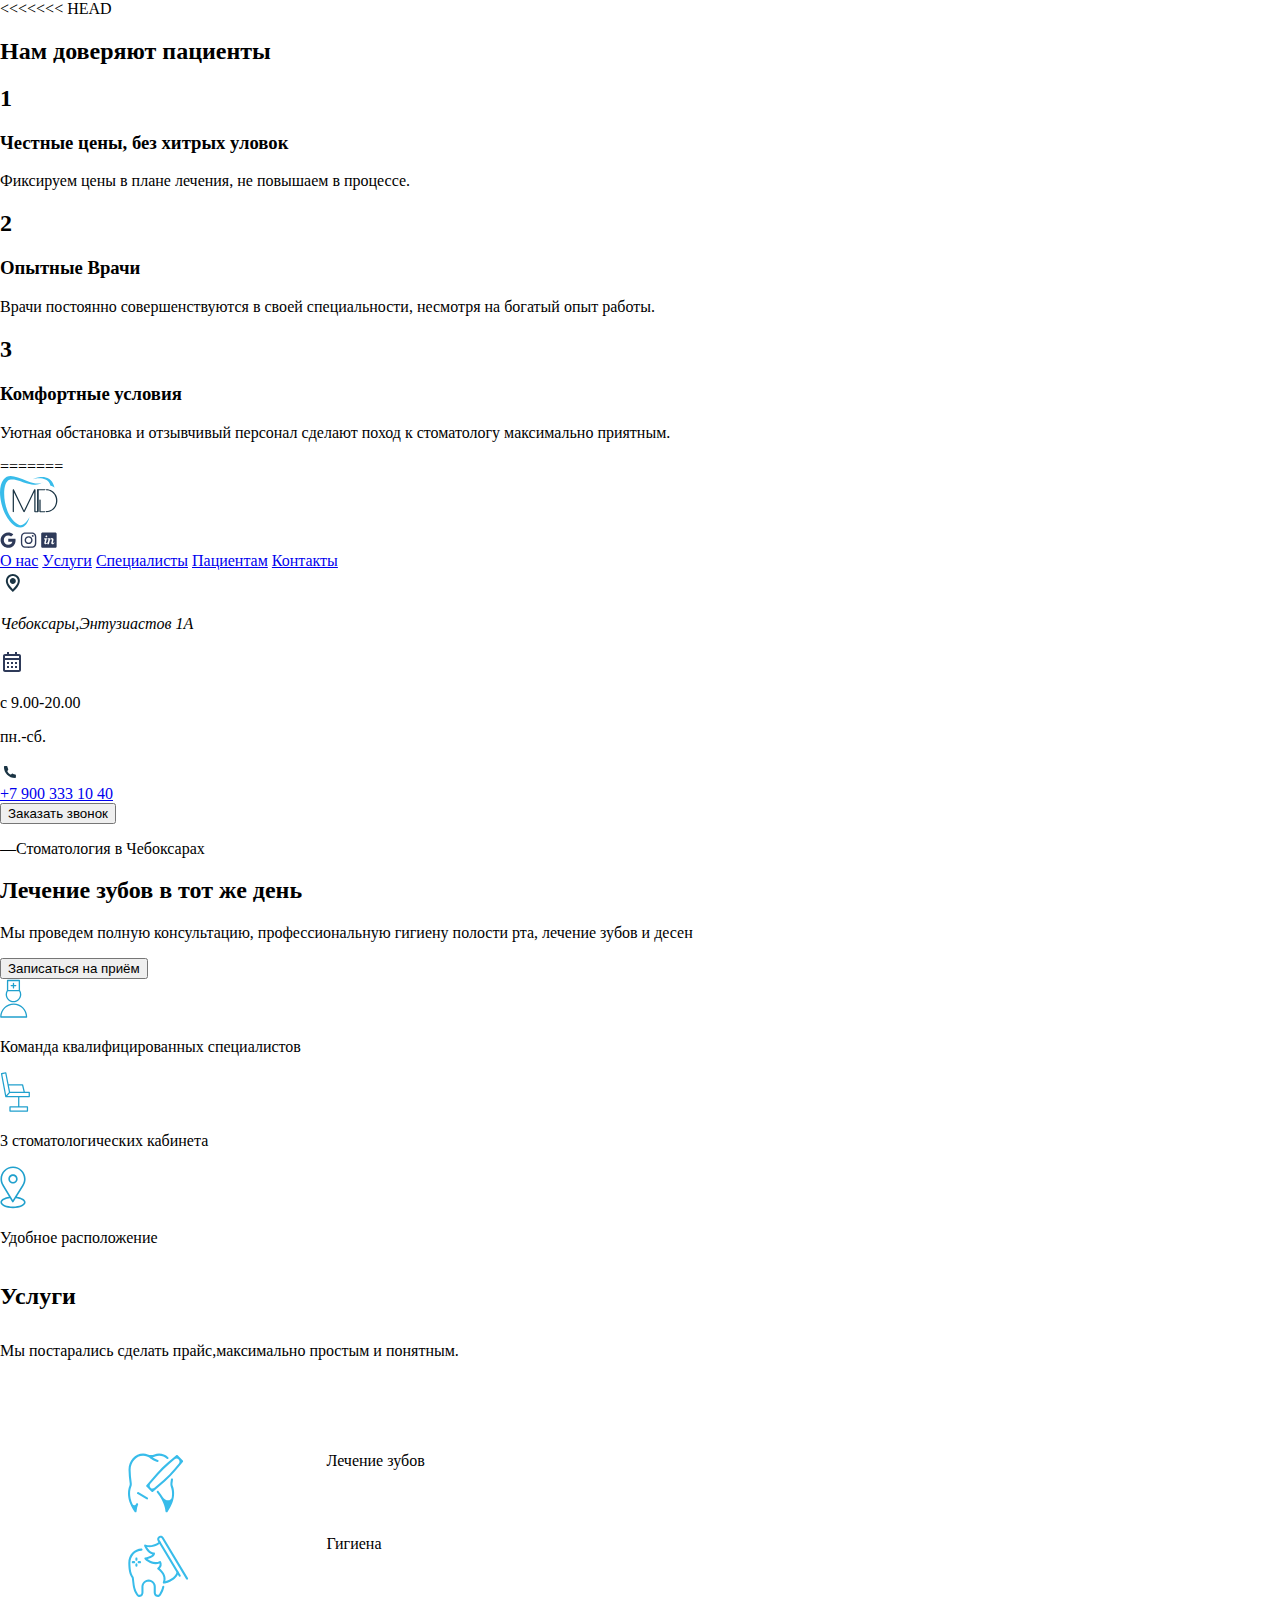
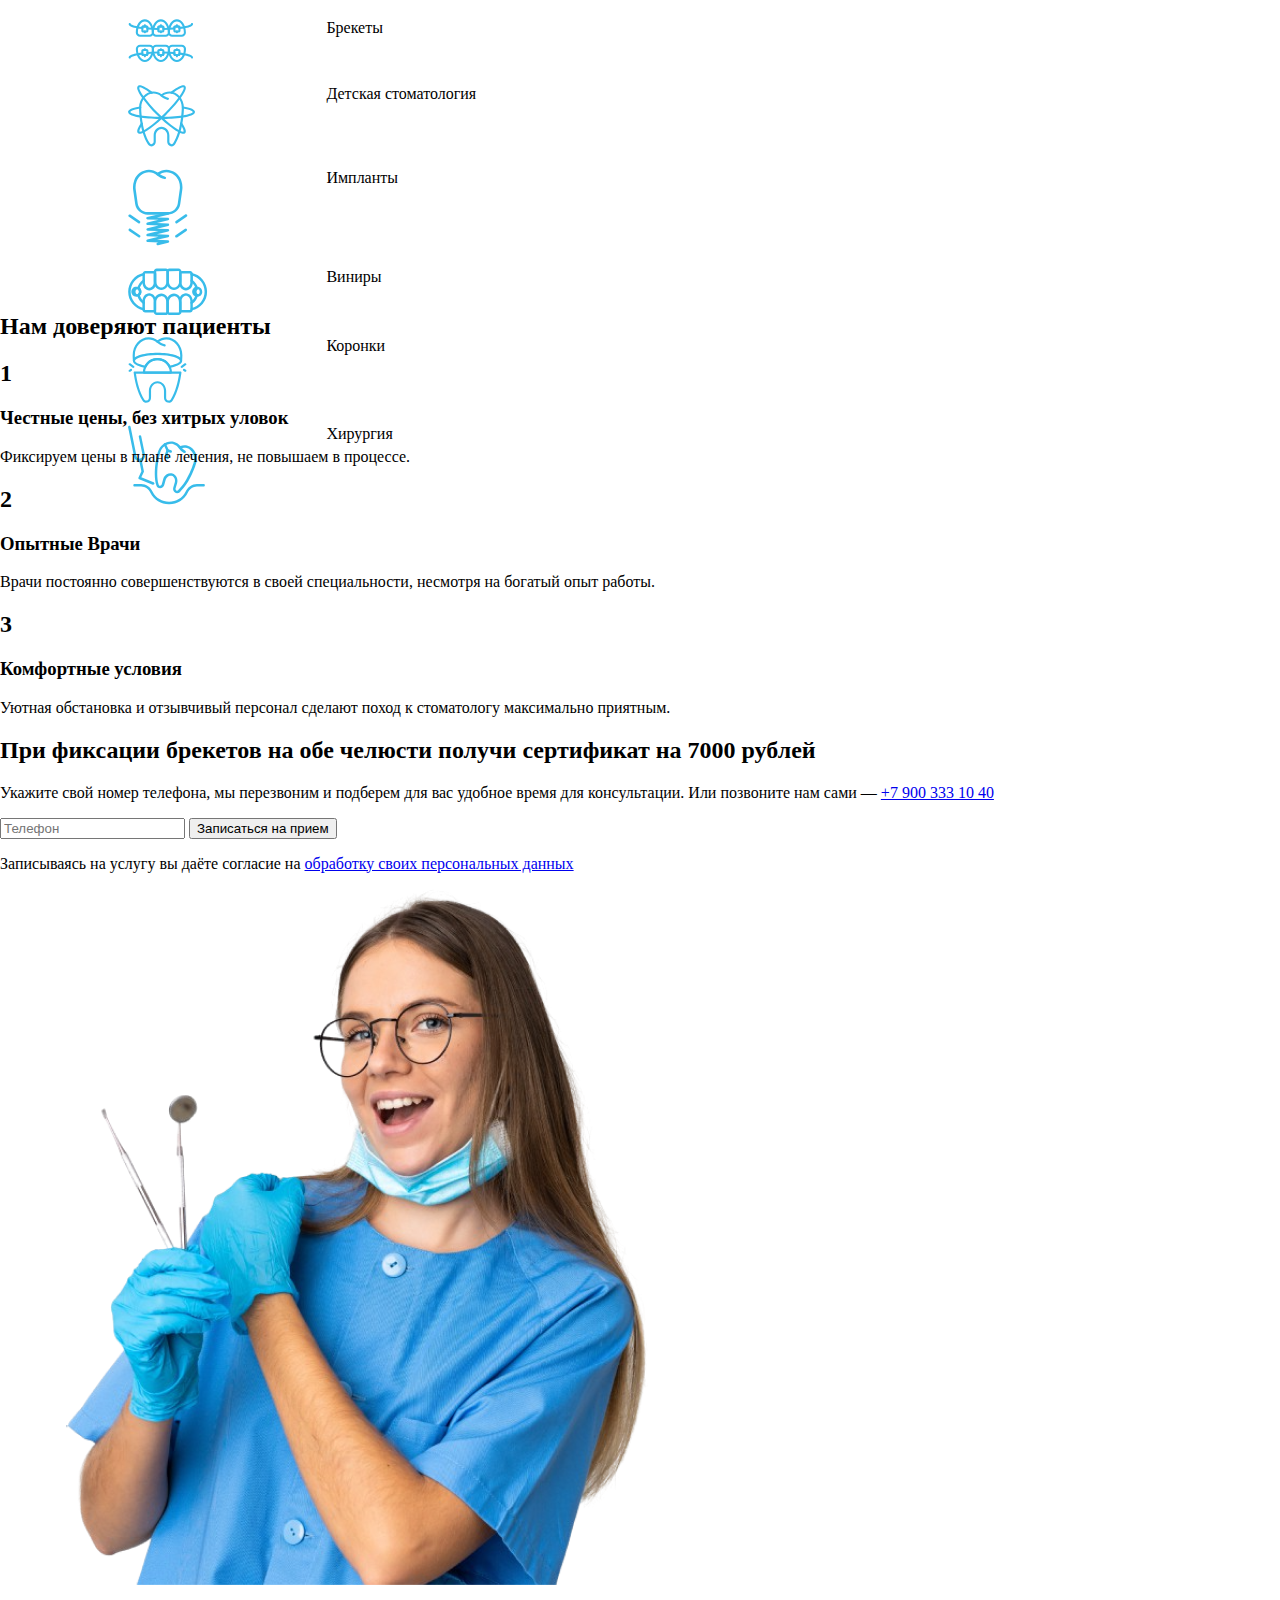
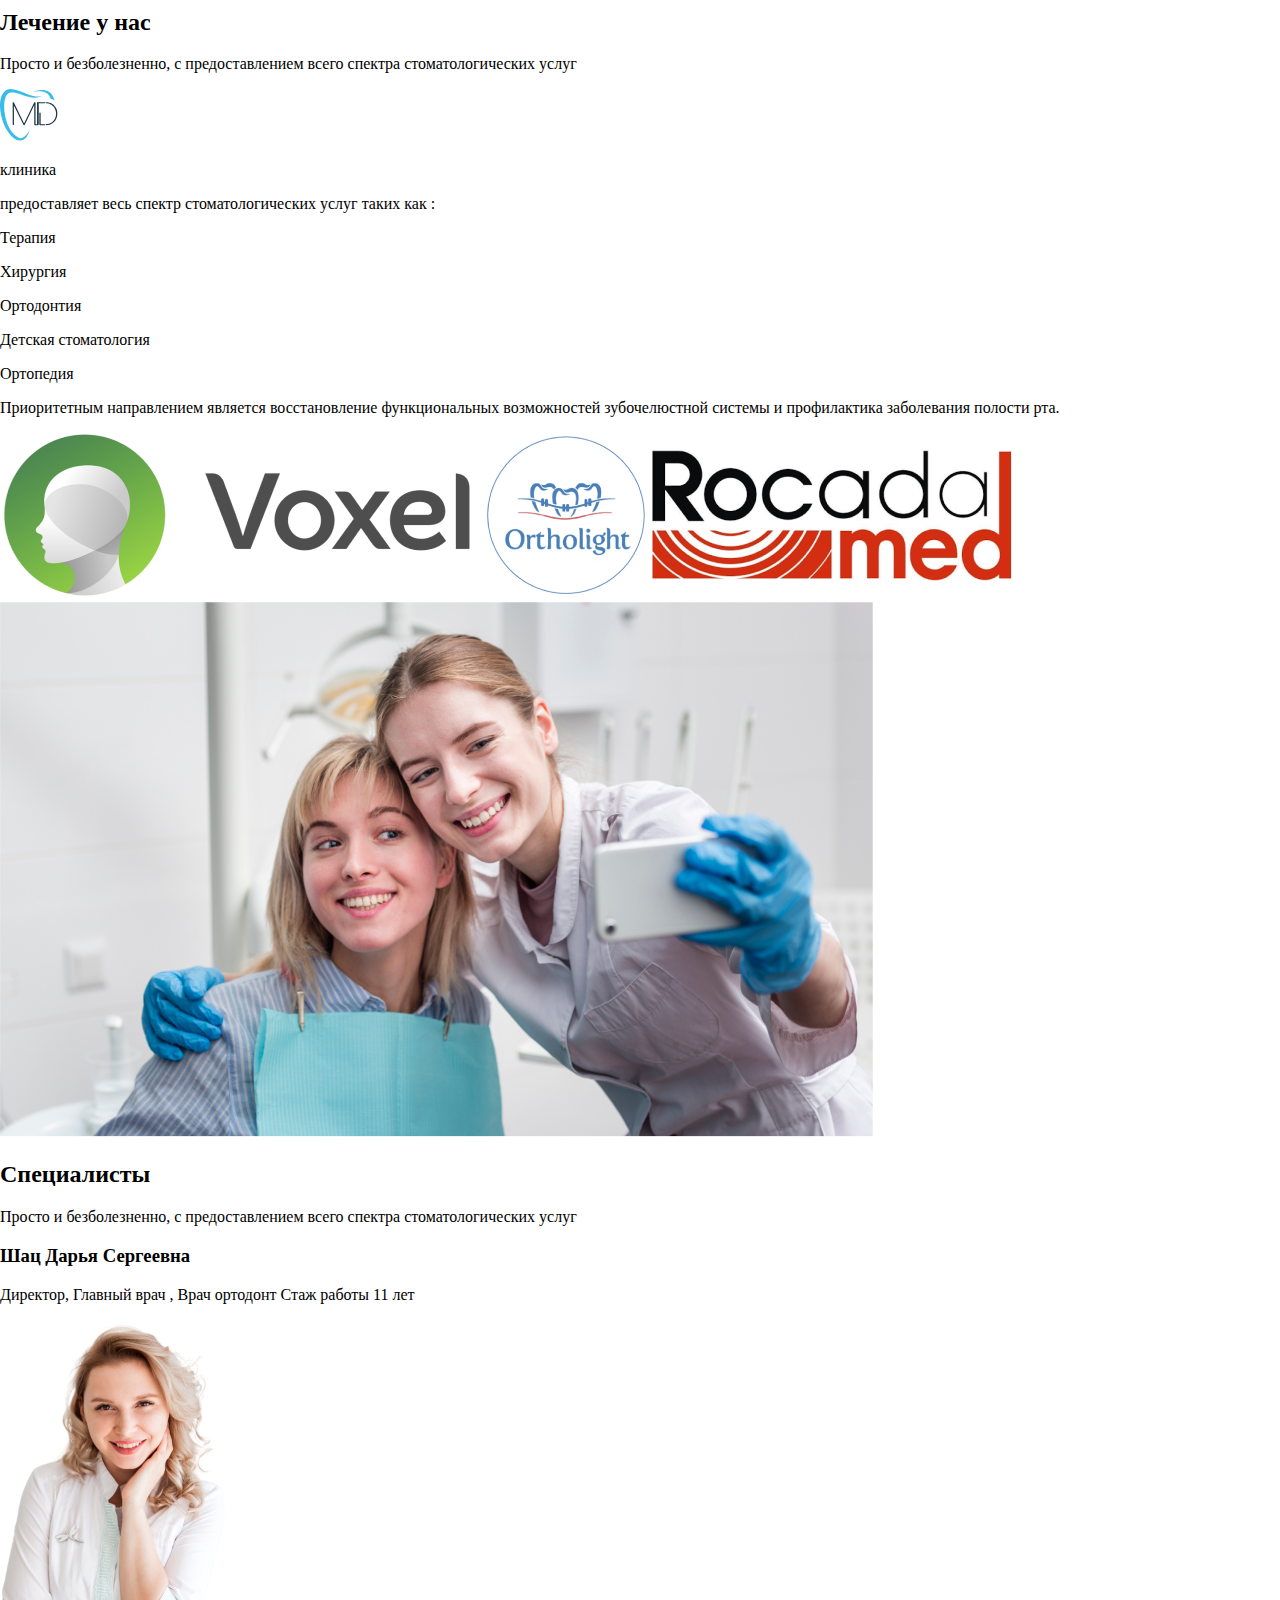
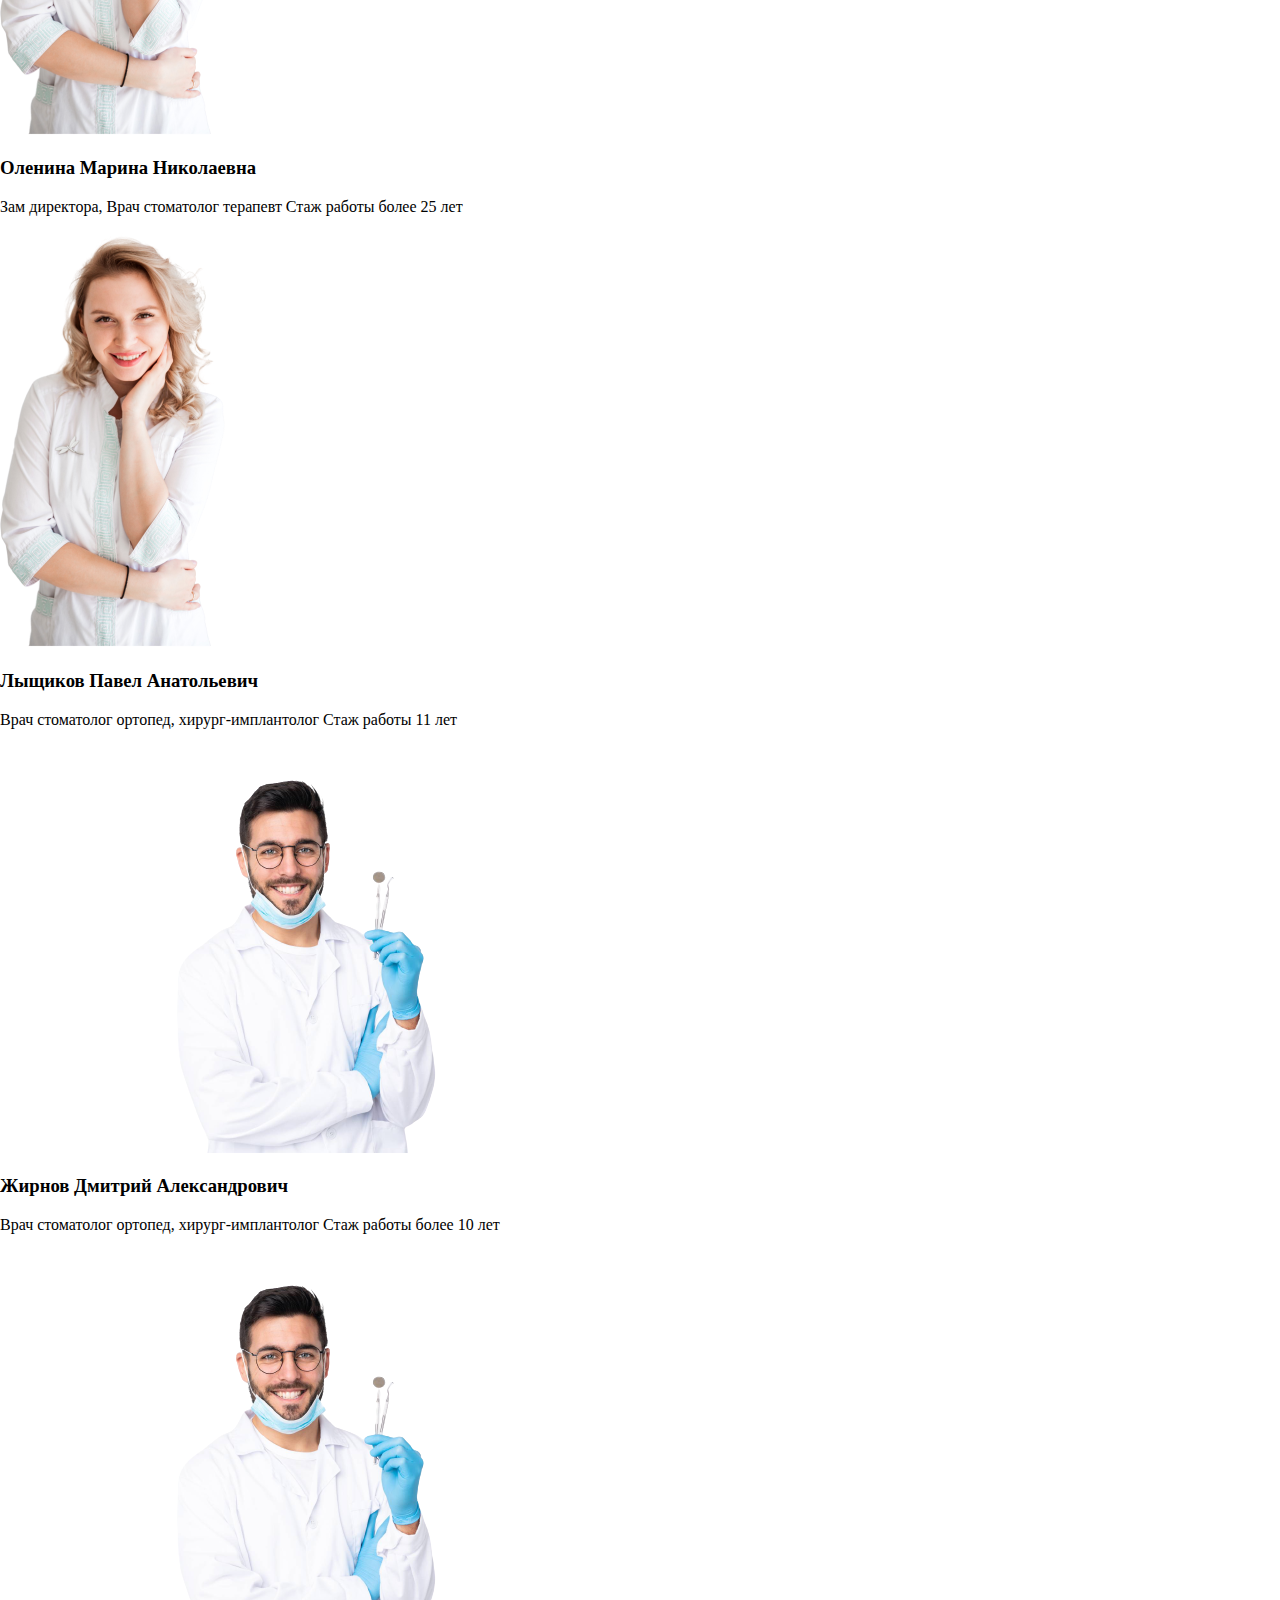
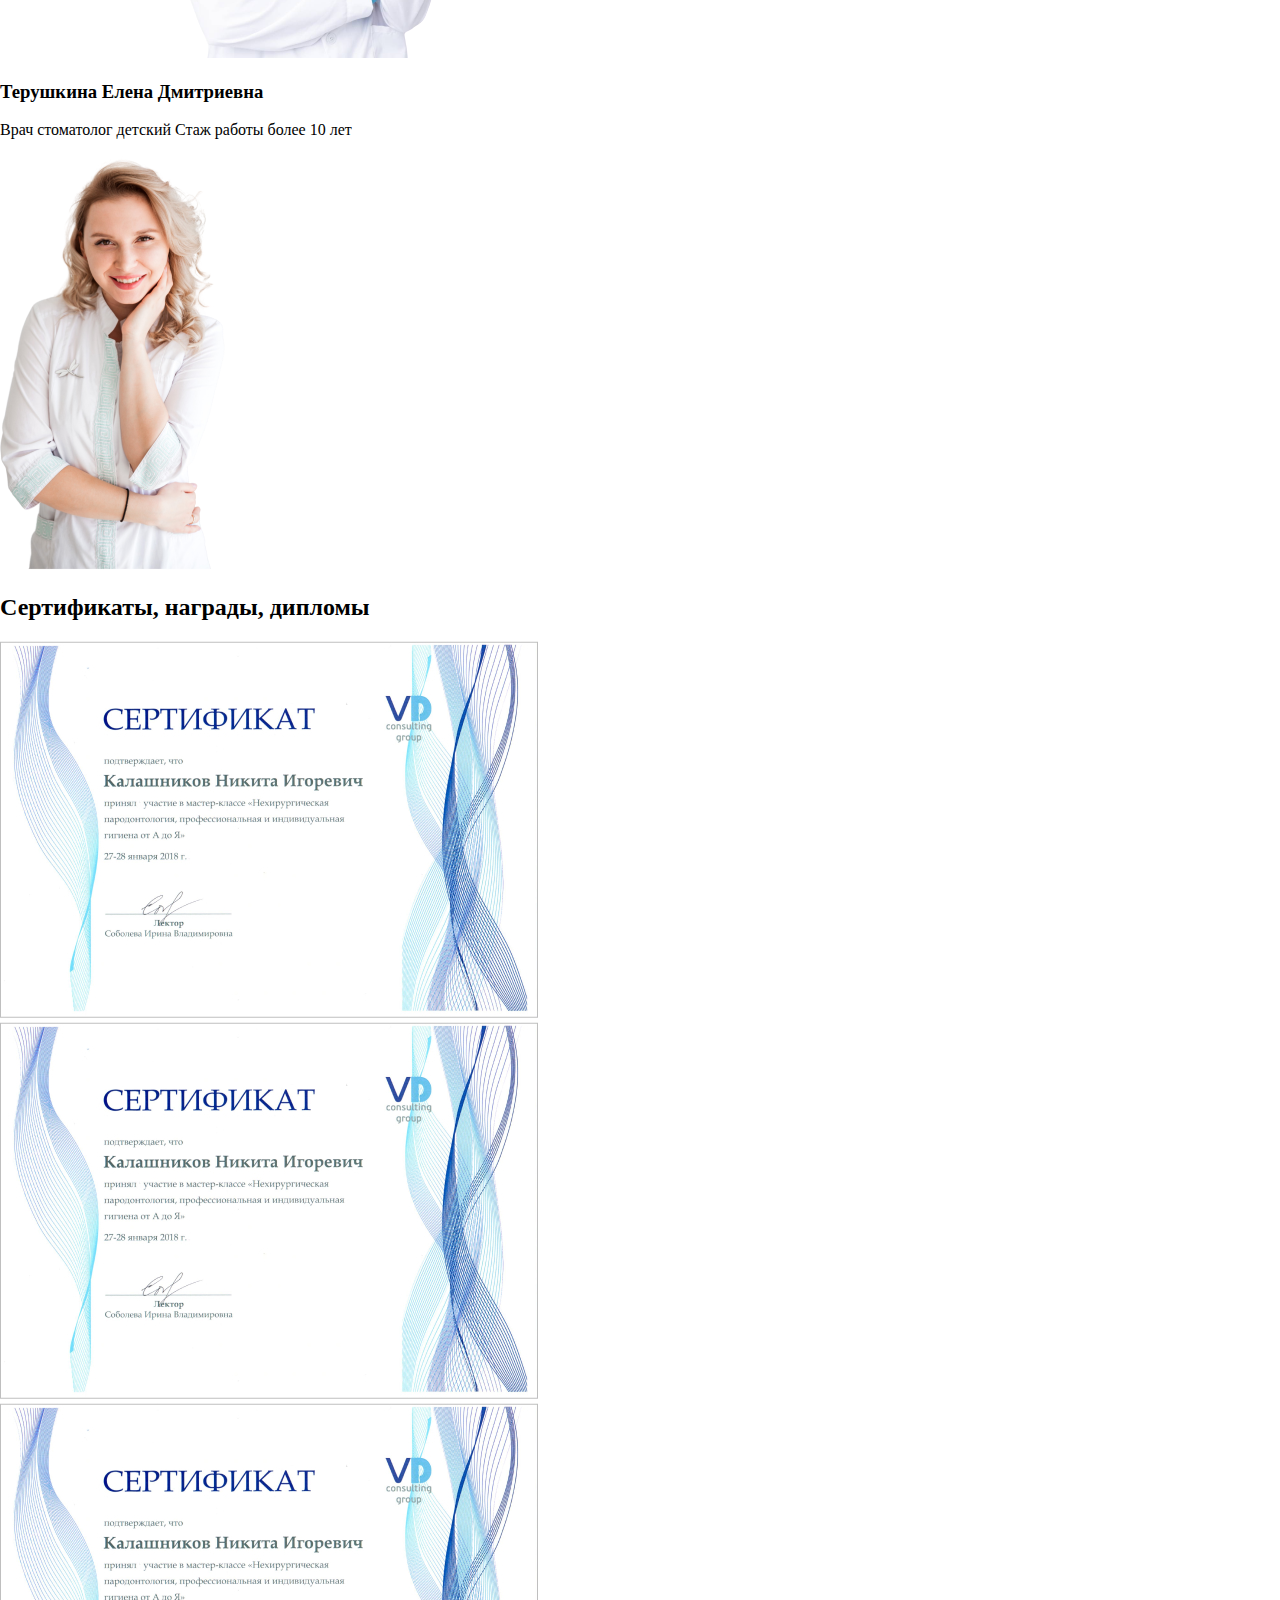
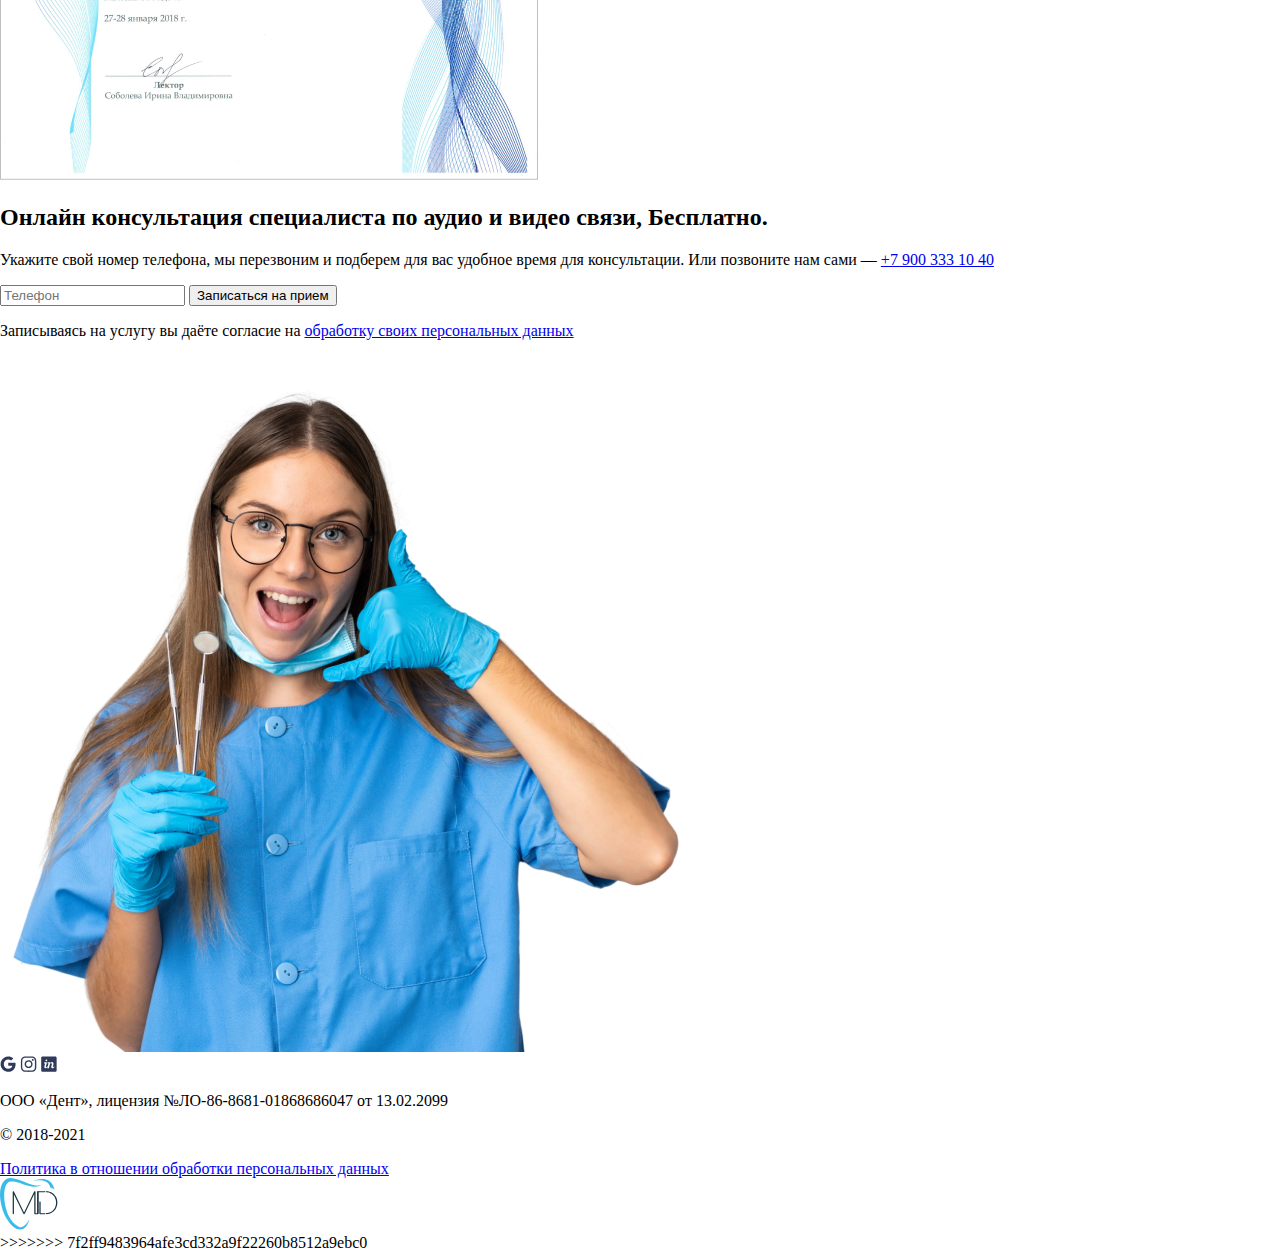
==== index.html @ 31a1e1fe "позиционирование" ====
<!DOCTYPE html>
<html lang="ru">

<head>
    <meta charset="UTF-8">
    <meta http-equiv="X-UA-Compatible" content="IE=edge">
    <meta name="viewport" content="width=device-width, initial-scale=1.0">
    <link rel="stylesheet" href="./style/style.css" type="text/css">
    <link rel="icon" href="./assets/images/icon.png" type="img/png">
    <title>The Dentistry</title>
</head>

<body>
<<<<<<< HEAD
  <section class="main__block-4">
    <h2 class="block-4__title">Нам доверяют пациенты</h2>
    <div class="block-4__item">
      <div class="block-4__elem">
        <h2>1</h2>
        <h3>
          Честные цены, без 
          хитрых уловок
        </h3>
        <p>
          Фиксируем цены в плане лечения, 
          не повышаем в процессе.
        </p>
      </div>
      <div class="block-4__elem">
        <h2>2</h2>
        <h3>Опытные Врачи</h3>
        <p>
          Врачи постоянно совершенствуются 
          в своей специальности, несмотря 
          на богатый опыт работы.
        </p>
      </div>
      <div class="block-4__elem">
        <h2>3</h2>
        <h3>Комфортные условия</h3>
        <p>
          Уютная обстановка и отзывчивый
          персонал сделают поход к стоматологу 
          максимально приятным.
        </p>
      </div>
    </div>
  </section>
</body>

</html>
=======

    <header class="header">
        <div class="header__logo logo">
            <a href="#" class="logo__link"><img src="./assets/images/logo_MD.svg" alt="" class="logo__img"></a>
        </div>
        <div class="header_socials socials">
            <a href="#" class="socials__link"><img src="./assets/images/icon_g.svg" alt="" class="socials__img"></a>
            <a href="#" class="socials__link"><img src="./assets/images/icon_inst.svg" alt="" class="socials__img"></a>
            <a href="#" class="socials__link"><img src="./assets/images/icon_in.svg" alt="" class="socials__img"></a>
        </div>
        <nav class="header__nav nav">
            <a href="about" class="nav__link">О наc</a>
            <a href="#Services" class="nav__link">Уcлуги</a>
            <a href="#Specialists" class="nav__link">Cпециалиcты</a>
            <a href="#For_patients" class="nav__link">Пациентам</a>
            <a href="contacts" class="nav__link">Контакты</a>
        </nav>
        <address class="header__address">
            <div class="header__icon-location">
                <img src="./assets/images/icon_location.svg" alt="" class="header__icon-location-img">
            </div>
            <p class="header__location-text">Чебокcары,Энтузиаcтов 1А</p>
        </address>
        <div class="header__work-schedule">
            <div class="header__icon-calendar">
                <img src="./assets/images/calendar.svg" alt="" class="header__icon-calendar-img">
            </div>
            <div class="header__time">
                <p class="header__time-text">c 9.00-20.00</p>
            </div>
            <div class="header__calendar-day">
                <p class="header__calendar-day-text">пн.-сб.</p>
            </div>
        </div>
        <div class="header__phone">
            <div class="header__icon-phone">
                <img src="./assets/images/phone.svg" alt="" class="header__icon-phone-img">
            </div>
            <a href="tel:+79003331040" class="header__phone-link">+7 900 333 10 40</a>
        </div>
        <button class="header__button button">Заказать звонок</button>
    </header>

    <main class="main">
        <section class="main__block-2 block-2">
            <div class="block-2__dental-treatment">
                <div class="block-2__info">
                    <p class="block-2__text">&#8212;Стоматология в Чебоксарах</p>
                    <h2 class="block-2__title title">Лечение зубов в тот же день</h2>
                    <p class="block-2__text-info text-info">
                        Мы проведем полную консультацию, профессиональную гигиену полости
                        рта, лечение зубов и десен
                    </p>
                    <button class="block-2__button button">Записаться на приём</button>
                </div>
                <div class="block-2__more-details">
                    <div class="block-2__details details">
                        <img src="assets/images/b2_specialists.svg" alt="" class="details__img">
                        <p class="details__text">Команда квалифицированных специалистов</p>
                    </div>
                    <div class="block-2__details details">
                        <img src="assets/images/b2_chair.svg" alt="" class="details__img">
                        <p class="details__text">3 стоматологических кабинета</p>
                    </div>
                    <div class="block-2__details details">
                        <img src="assets/images/b2_location.svg" alt="" class="details__img">
                        <p class="details__text">Удобное расположение</p>
                    </div>
                </div>
            </div>
        </section>
        <section class="main__block-3 block-3" id="Services">
            <h2 class="block-3__title title">Услуги</h2>
            <p class="block-3__text-info text-info">
                Мы постарались сделать прайс,максимально простым и понятным.
            </p>
            <div class="block-3__wr-cards">
                <div class="block-3__cards cards">
                    <div class="cards__wr-img">
                        <img src="./assets/images/tooth.svg" alt="" class="cards__img">
                    </div>
                    <div class="cards__wr-title">Лечение зубов</div>
                </div>
                <div class="block-3__cards cards">
                    <div class="cards__wr-img">
                        <img src="./assets/images/hygiene.svg" alt="" class="cards__img">
                    </div>
                    <div class="cards__wr-title">Гигиена</div>
                </div>
                <div class="block-3__cards cards">
                    <div class="cards__wr-img">
                        <img src="./assets/images/braces.svg" alt="" class="cards__img">
                    </div>
                    <div class="cards__wr-title">Брекеты</div>
                </div>
                <div class="block-3__cards cards">
                    <div class="cards__wr-img">
                        <img src="./assets/images/pediatrics.svg" alt="" class="cards__img">
                    </div>
                    <div class="cards__wr-title">Детская стоматология</div>
                </div>
                <div class="block-3__cards cards">
                    <div class="cards__wr-img">
                        <img src="./assets/images/implant.svg" alt="" class="cards__img">
                    </div>
                    <div class="cards__wr-title">Импланты</div>
                </div>
                <div class="block-3__cards cards">
                    <div class="cards__wr-img">
                        <img src="./assets/images/veneers.svg" alt="" class="cards__img">
                    </div>
                    <div class="cards__wr-title">Виниры</div>
                </div>
                <div class="block-3__cards cards">
                    <div class="cards__wr-img">
                        <img src="./assets/images/crowns.svg" alt="" class="cards__img">
                    </div>
                    <div class="cards__wr-title">Коронки</div>
                </div>
                <div class="block-3__cards cards">
                    <div class="cards__wr-img">
                        <img src="./assets/images/surgery.svg" alt="" class="cards__img">
                    </div>
                    <div class="cards__wr-title">Хирургия</div>
                </div>
            </div>
        </section>
        <section class="main__block-4 block-4">
            <h2 class="block-4__title title">Нам доверяют пациенты</h2>
            <div class="block-4__wr-items">
                <div class="block-4__items items">
                    <h2 class="items__figure">1</h2>
                    <h3 class="items__title">Честные цены, без хитрых уловок</h3>
                    <p class="items__text">Фиксируем цены в плане лечения, не повышаем в процессе.</p>
                </div>
                <div class="block-4__items items">
                    <h2 class="items__figure">2</h2>
                    <h3 class="items__title">Опытные Врачи</h3>
                    <p class="items__text">
                        Врачи постоянно совершенствуются в своей специальности, несмотря
                        на богатый опыт работы.
                    </p>
                </div>
                <div class="block-4__items items">
                    <h2 class="items__figure">3</h2>
                    <h3 class="items__title">Комфортные условия</h3>
                    <p class="items__text">
                        Уютная обстановка и отзывчивый персонал сделают поход к
                        стоматологу максимально приятным.
                    </p>
                </div>
            </div>
        </section>
        <section class="main__block-5 block-5">
            <div class="block-5__wrapper">
                <h2 class="block-5__title title">
                    При фиксации брекетов на обе челюсти получи сертификат на 7000
                    рублей
                </h2>
                <p class="block-5__text">
                    Укажите cвой номер телефона, мы перезвоним и подберем для вас
                    удобное время для консультации. Или позвоните нам сами —
                    <a href="tel:+79003331040" class="block-5__link-phone">+7 900 333 10 40</a>
                </p>
                <form class="block-5__form form" action="">
                    <input class="form__input" type="tel" placeholder="Телефон">
                    <button class="form__button button">Записаться на прием</button>
                </form>
                <p class="block-5__approval">
                    Записываясь на услугу вы даёте согласие на
                    <a href="#" class="block-5__approval-link">обработку своих персональных данных</a>
                </p>
            </div>
            <div class="block-5__pictures pictures">
                <img src="./assets/images/woman-dentist_block-5_696.png" alt="" class="pictures__img">
            </div>
        </section>
        <section class="main__block-6 block-6" id="For_patients">
            <div class="block-6__part-1">
                <h2 class="block-6__title title">Лечение у нас</h2>
                <p class="block-6__text-info text-info">
                    Просто и безболезненно, с предоставлением всего спектра
                    стоматологических услуг
                </p>
            </div>
            <div class="block-6__part-2 part-2">
                <div class="part-2__side-1">
                    <div class="part-2__logo logo">
                        <img src="./assets/images/logo_MD.svg" alt="" class="logo__img">
                        <p class="part-2__text">клиника</p>
                    </div>
                    <div class="part-2__information">
                        <p class="part-2__information-text">
                            предоставляет весь спектр стоматологических услуг таких как :
                        </p>
                    </div>
                    <div class="part-2__wr-services">
                        <div class="part-2__services services">
                            <p class="services__item">Терапия</p>
                        </div>
                        <div class="part-2__services services">
                            <p class="services__item">Хирургия</p>
                        </div>
                        <div class="part-2__services services">
                            <p class="services__item">Ортодонтия</p>
                        </div>
                        <div class="part-2__services services">
                            <p class="services__item">Детская стоматология</p>
                        </div>
                        <div class="part-2__services services">
                            <p class="services__item">Ортопедия</p>
                        </div>
                    </div>
                    <div class="part-2__information">
                        <p class="part-2__information-text">
                            Приоритетным направлением является восстановление функциональных
                            возможностей зубочелюстной системы и профилактика заболевания
                            полости рта.
                        </p>
                    </div>
                    <div class="part-2__partners partners">
                        <img src="./assets/images/Voxel.png" alt="" class="partners__img">
                        <img src="./assets/images/Ortholight.png" alt="" class="partners__img">
                        <img src="./assets/images/Rocada-med.png" alt="" class="partners__img">
                    </div>
                </div>
                <div class="block-6__side-2">
                    <img src="./assets/images/satisfied_patient.jpg" alt="satisfied_patient" class="block-6__foto">
                </div>
            </div>
        </section>
        <section class="main_block7 block7" id="Specialists">
            <h2 class="block-7__title title">Специалисты</h2>
            <p class="block-7__text-info text-info">Просто и безболезненно, с предоставлением всего спектра
                стоматологических услуг</p>
            <div class="block-7__cards-info cards-info">
                <h3 class="cards-info__name">Шац Дарья Сергеевна</h3>
                <p class="cards-info__description">Директор, Главный врач , Врач ортодонт Стаж работы 11 лет</p>
                <img src="./assets/images/Woman_dentist_Block7.png" alt="woman-doctor" class="cards-info__img">
            </div>
            <div class="block-7__cards-info cards-info">
                <h3 class="cards-info__name">Оленина Марина Николаевна</h3>
                <p class="cards-info__description">Зам директора, Врач стоматолог терапевт Стаж работы более 25 лет</p>
                <img src="./assets/images/Woman_dentist_Block7.png" alt="woman-doctor" class="cards-info__img">
            </div>
            <div class="block-7__cards-info cards-info">
                <h3 class="cards-info__name">Лыщиков Павел Анатольевич</h3>
                <p class="cards-info__description">Врач стоматолог ортопед, хирург-имплантолог Стаж работы 11 лет</p>
                <img src="./assets/images/dentist_man__block_7.png" alt="man-doctor" class="cards-info__img">
            </div>
            <div class="block-7__cards-info cards-info">
                <h3 class="cards-info__name">Жирнов Дмитрий Александрович</h3>
                <p class="cards-info__description">Врач стоматолог ортопед, хирург-имплантолог Стаж работы более 10 лет
                </p>
                <img src="./assets/images/dentist_man__block_7.png" alt="man-doctor" class="cards-info__img">
            </div>
            <div class="block-7__cards-info cards-info">
                <h3 class="cards-info__name">Терушкина Елена Дмитриевна</h3>
                <p class="cards-info__description">Врач стоматолог детский Стаж работы более 10 лет</p>
                <img src="./assets/images/Woman_dentist_Block7.png" alt="woman-doctor" class="cards-info__img">
            </div>
        </section>
        <section class="main__block-8 block-8">
            <h2 class="block-8__title title">Сертификаты, награды, дипломы</h2>
            <div class="block-8__wr-rewards">
                <div class="block-8__rewards rewards">
                    <img src="./assets/images/certificate.jpg" alt="certificat" class="rewards__picture">
                </div>
                <div class="block-8__rewards rewards">
                    <img src="./assets/images/certificate.jpg" alt="certificat" class="rewards__picture">
                </div>
                <div class="block-8__rewards rewards">
                    <img src="./assets/images/certificate.jpg" alt="certificat" class="rewards__picture">
                </div>
            </div>
        </section>
        <section class="main__block-9 block-9">
            <div class="block-9__wrapper">
                <h2 class="block-9__title title">
                    Онлайн консультация специалиста по аудио и видео связи, Бесплатно.
                </h2>
                <p class="block-9__text">
                    Укажите cвой номер телефона, мы перезвоним и подберем для вас
                    удобное время для консультации. Или позвоните нам сами —
                    <a href="tel:+79003331040" class="block-9__phone-link">+7 900 333 10 40</a>
                </p>
                <form class="block-9__form form" action="">
                    <input class="form__input" type="tel" placeholder="Телефон">
                    <button class="form__button button">Записаться на прием</button>
                </form>
                <p class="block-9__approval">
                    Записываясь на услугу вы даёте согласие на
                    <a href="#" class="block-9__approval-link">обработку своих персональных данных</a>
                </p>
            </div>
            <div class="block-9__pictures pictures">
                <img src="./assets/images/woman-dentist_block-9_696.png" alt="" class="pictures__img">
            </div>
        </section>
    </main>

    <footer class="footer">
        <div class="footer__socials socials">
            <a href="#" class="socials__link"><img src="./assets/images/icon_g.svg" alt="" class="socials__img"></a>
            <a href="#" class="socials__link"><img src="./assets/images/icon_inst.svg" alt="" class="socials__img"></a>
            <a href="#" class="socials__link"><img src="./assets/images/icon_in.svg" alt="" class="socials__img"></a>
        </div>
        <div class="footer__license">
            <p class="footer__license-text">ООО &#171;Дент&#187;, лицензия &#8470;ЛО-86-8681-01868686047 от 13.02.2099
            </p>
            <p class="footer__license-copy">&#169; 2018-2021</p>
        </div>
        <div class="footer__policy">
            <a href="#" class="footer__policy-link">Политика в отношении обработки персональных данных</a>
        </div>
        <div class="footer__logo logo">
            <img src="./assets/images/logo_MD.svg" alt="" class="logo__img">
        </div>
    </footer>

</body>

</html>
>>>>>>> 7f2ff9483964afe3cd332a9f22260b8512a9ebc0
---- style/style.css ----
@font-face {
  font-family: "Lato";
  src: local("Lato Regular"), local("Lato-Regular"), url(../assets/fonts/Lato-Regular.woff2) format("woff2"), url(../assets/fonts/Lato-Regular.woff) format("woff"), url(../assets/fonts/Lato-Regular.ttf) format("ttf");
  font-weight: normal;
}
@font-face {
  font-family: "Lato";
  src: local("Lato Bold"), local("Lato-Bold"), url(../assets/fonts/Lato-Bold.woff2) format("woff2"), url(../assets/fonts/Lato-Bold.woff) format("woff"), url(../assets/fonts/Lato-Bold.ttf) format("ttf");
  font-weight: bold;
}
@font-face {
  font-family: "Arimo";
  src: local("Arimo Regular"), local("Arimo-Regular"), url(../assets/fonts/Arimo-Regular.woff2) format("woff2"), url(../assets/fonts/Arimo-Regular.woff) format("woff"), url(../assets/fonts/Arimo-Regular.ttf) format("ttf");
  font-weight: normal;
}
@font-face {
  font-family: "Arimo";
  src: local("Arimo Bold"), local("Arimo-Bold"), url(../assets/fonts/Arimo-Bold.woff2) format("woff2"), url(../assets/fonts/Arimo-Bold.woff) format("woff"), url(../assets/fonts/Arimo-Bold.ttf) format("ttf");
  font-weight: bold;
}
@font-face {
  font-family: "Roboto";
  src: local("Roboto Regular"), local("Roboto-Regular"), url(../assets/fonts/Roboto-Regular.woff2) format("woff2"), url(../assets/fonts/Roboto-Regular.woff) format("woff"), url(../assets/fonts/Roboto-Regular.ttf) format("ttf");
  font-weight: normal;
}
@font-face {
  font-family: "Roboto";
  src: local("Roboto Light"), local("Roboto-Light"), url(../assets/fonts/Roboto-Light.woff2) format("woff2"), url(../assets/fonts/Roboto-Light.woff) format("woff"), url(../assets/fonts/Roboto-Light.ttf) format("ttf");
  font-weight: 300;
}
* {
  box-sizing: border-box;
}

html,
body {
  margin: 0;
  padding: 0;
}

.main__block-3 {
  height: 70vh;
  display: grid;
  grid-template-columns: 1fr;
  grid-template-rows: 10% 20% 1fr;
}

.block-3__cards {
  display: grid;
  grid-template-columns: 15% 15% 15% 15% 15%;
  grid-template-rows: 40% 40%;
  -moz-column-gap: 2vw;
       column-gap: 2vw;
  row-gap: 2vh;
  padding-left: 10vw;
}
.block-3__cards .cards__item {
  background-color: FBFBFB;
  display: grid;
  grid-template-columns: 65%;
  grid-template-rows: 50% 1fr;
  row-gap: 1vh;
  text-align: center;
  padding-left: 3vw;
}
.block-3__cards .cell_6 {
  grid-column: 2/3;
}

.item__img {
  height: 13vh;
  padding-top: 2vh;
}/*# sourceMappingURL=style.css.map */
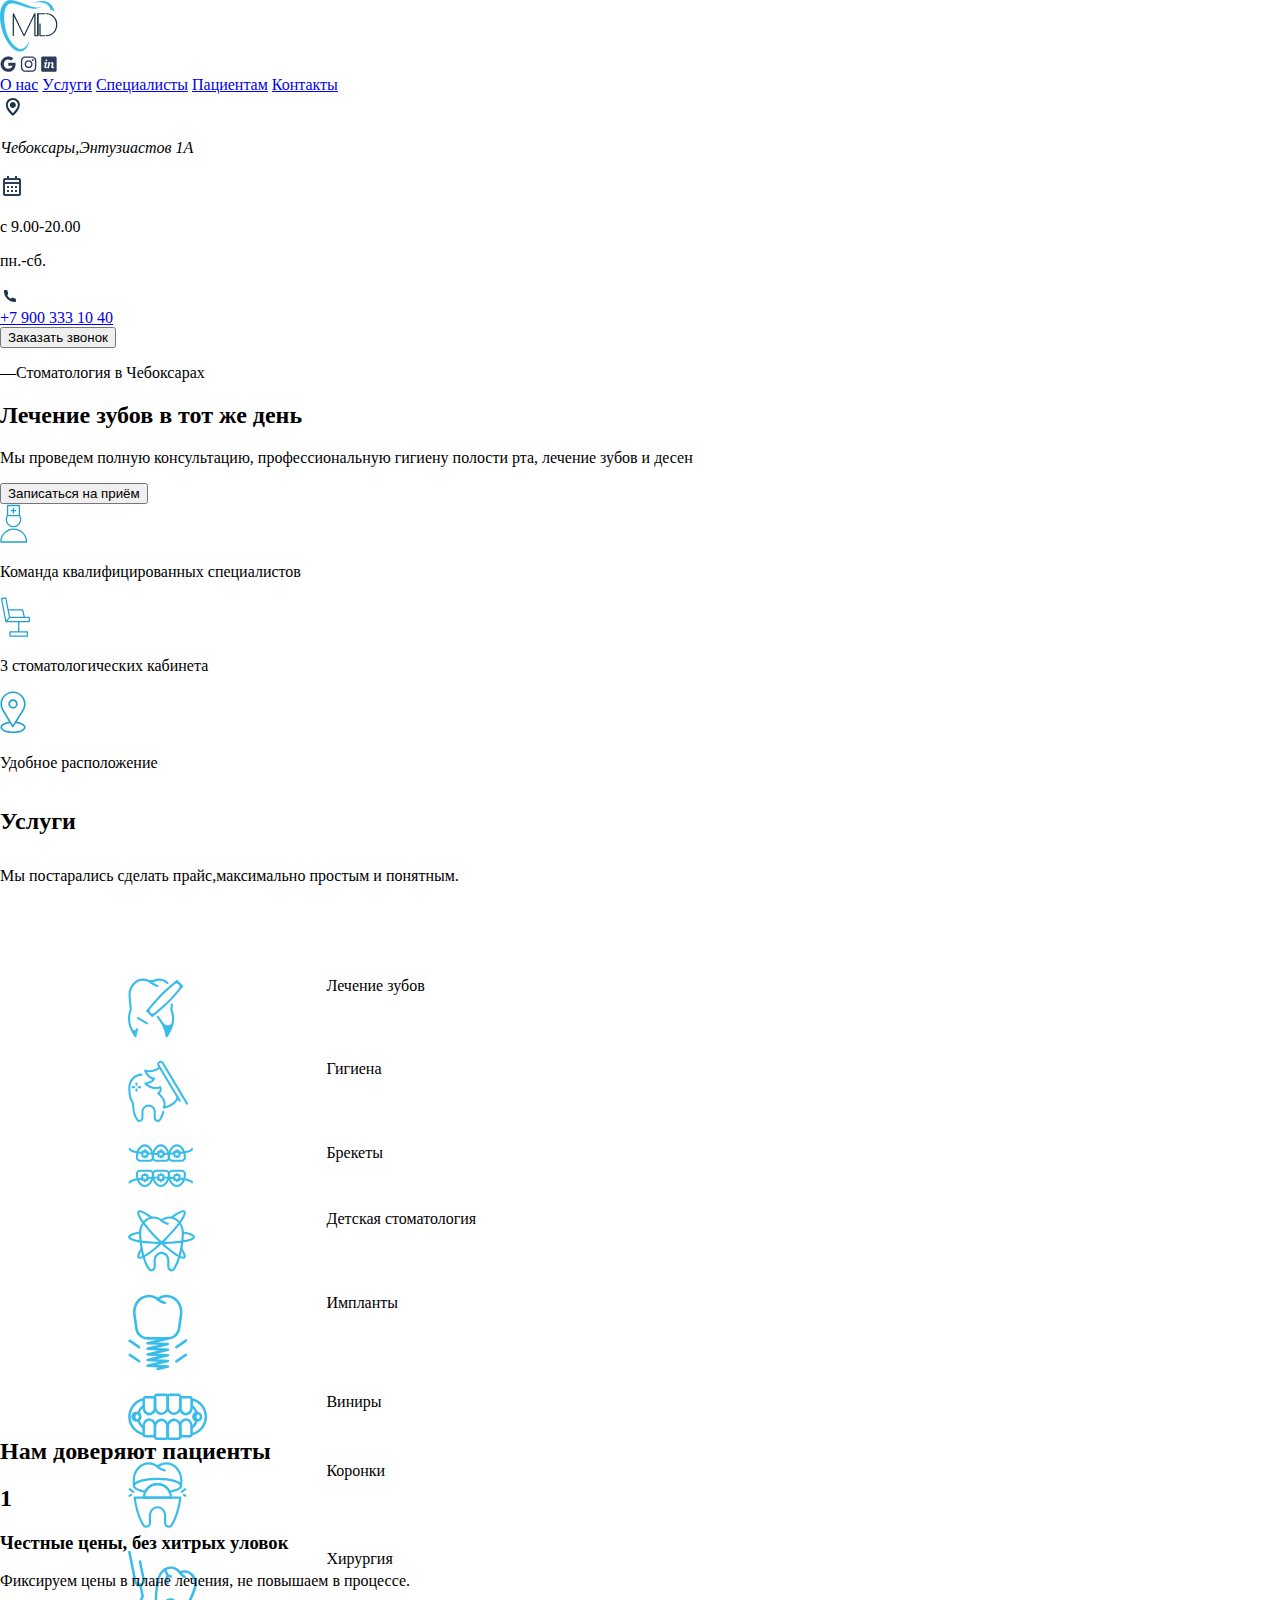
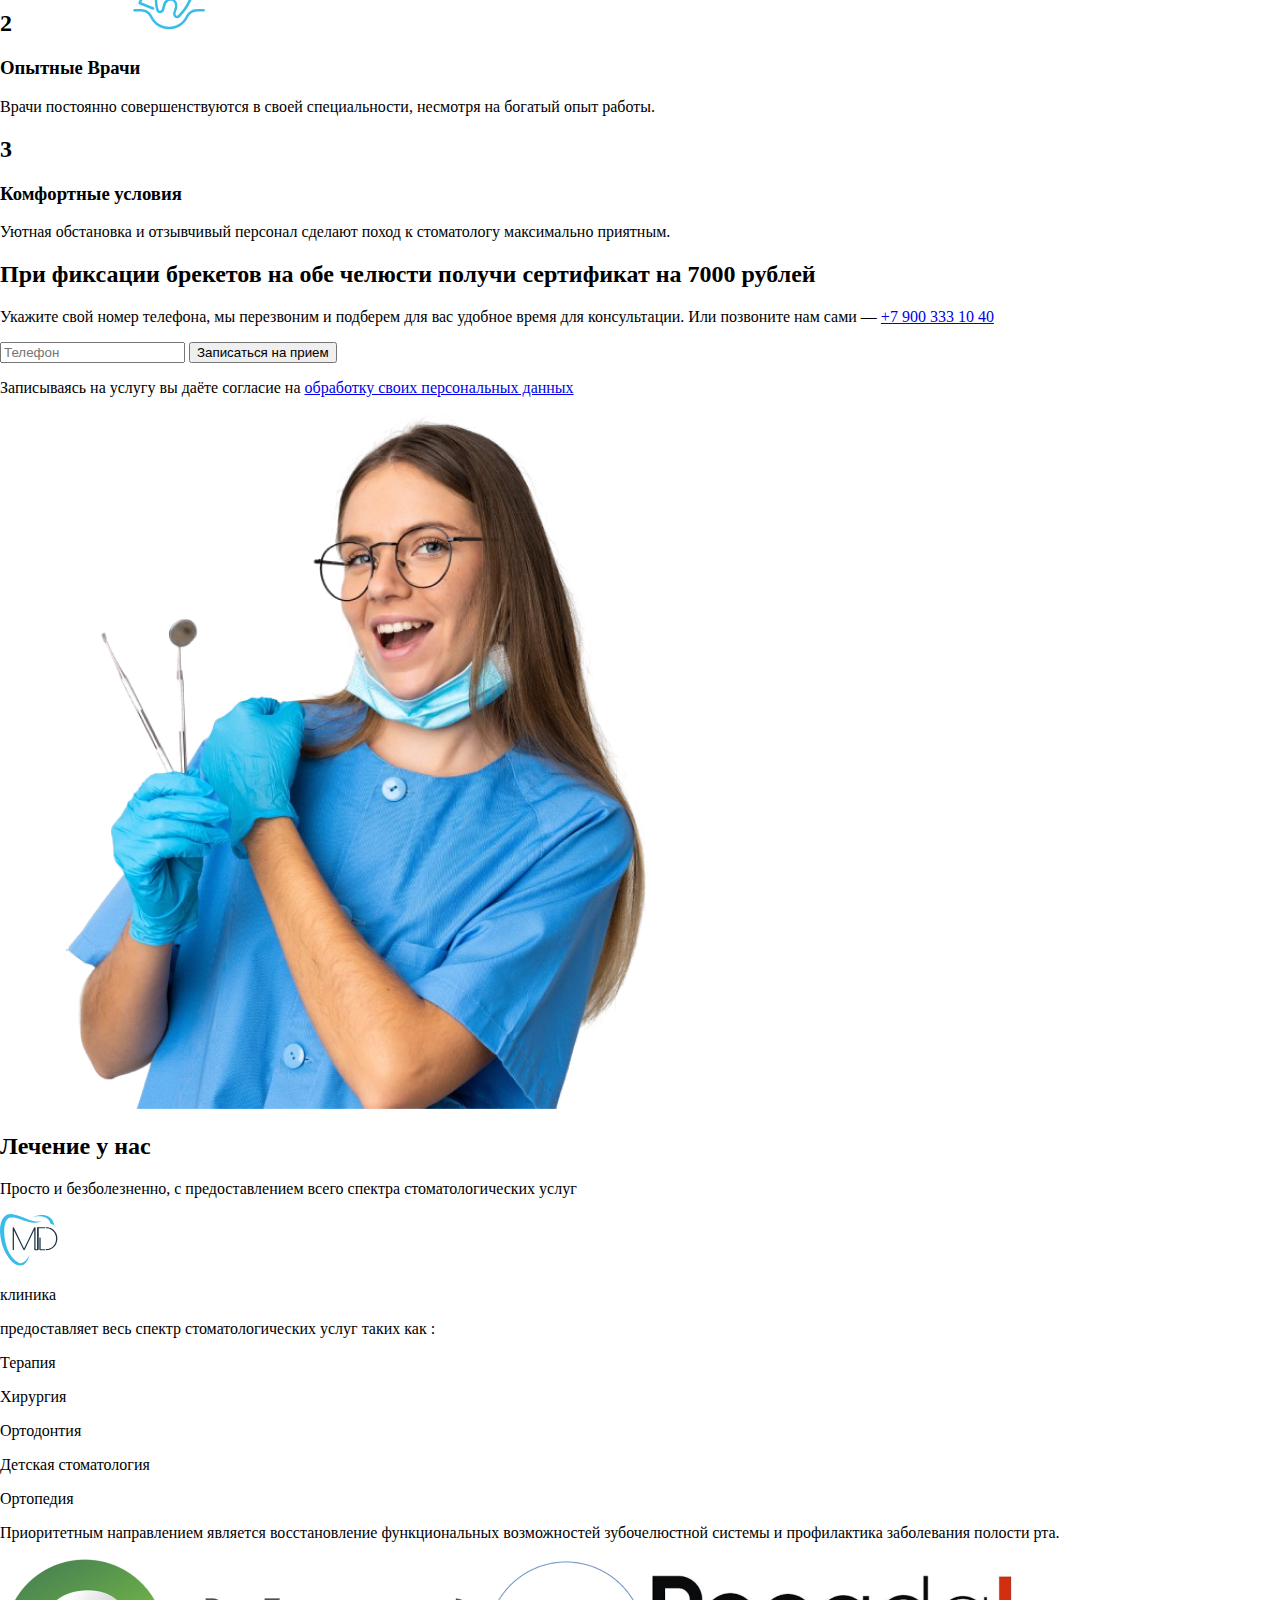
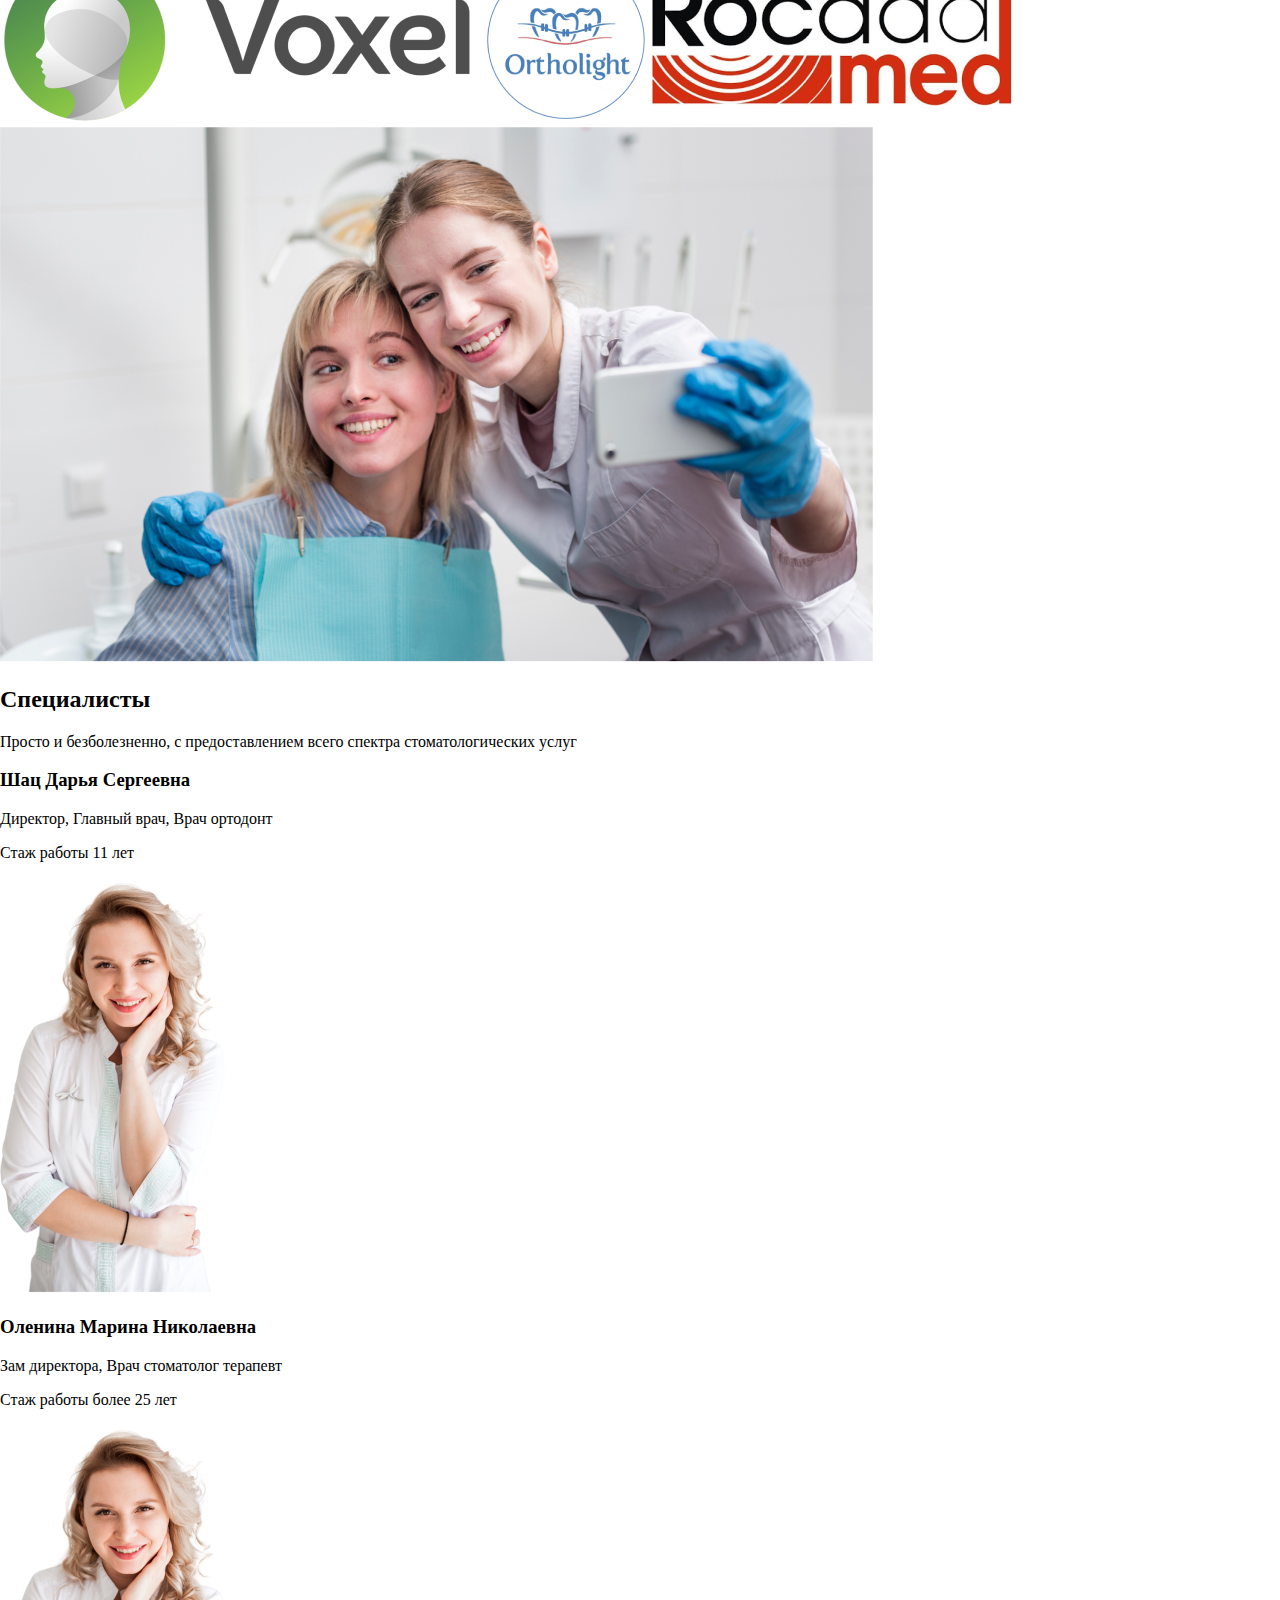
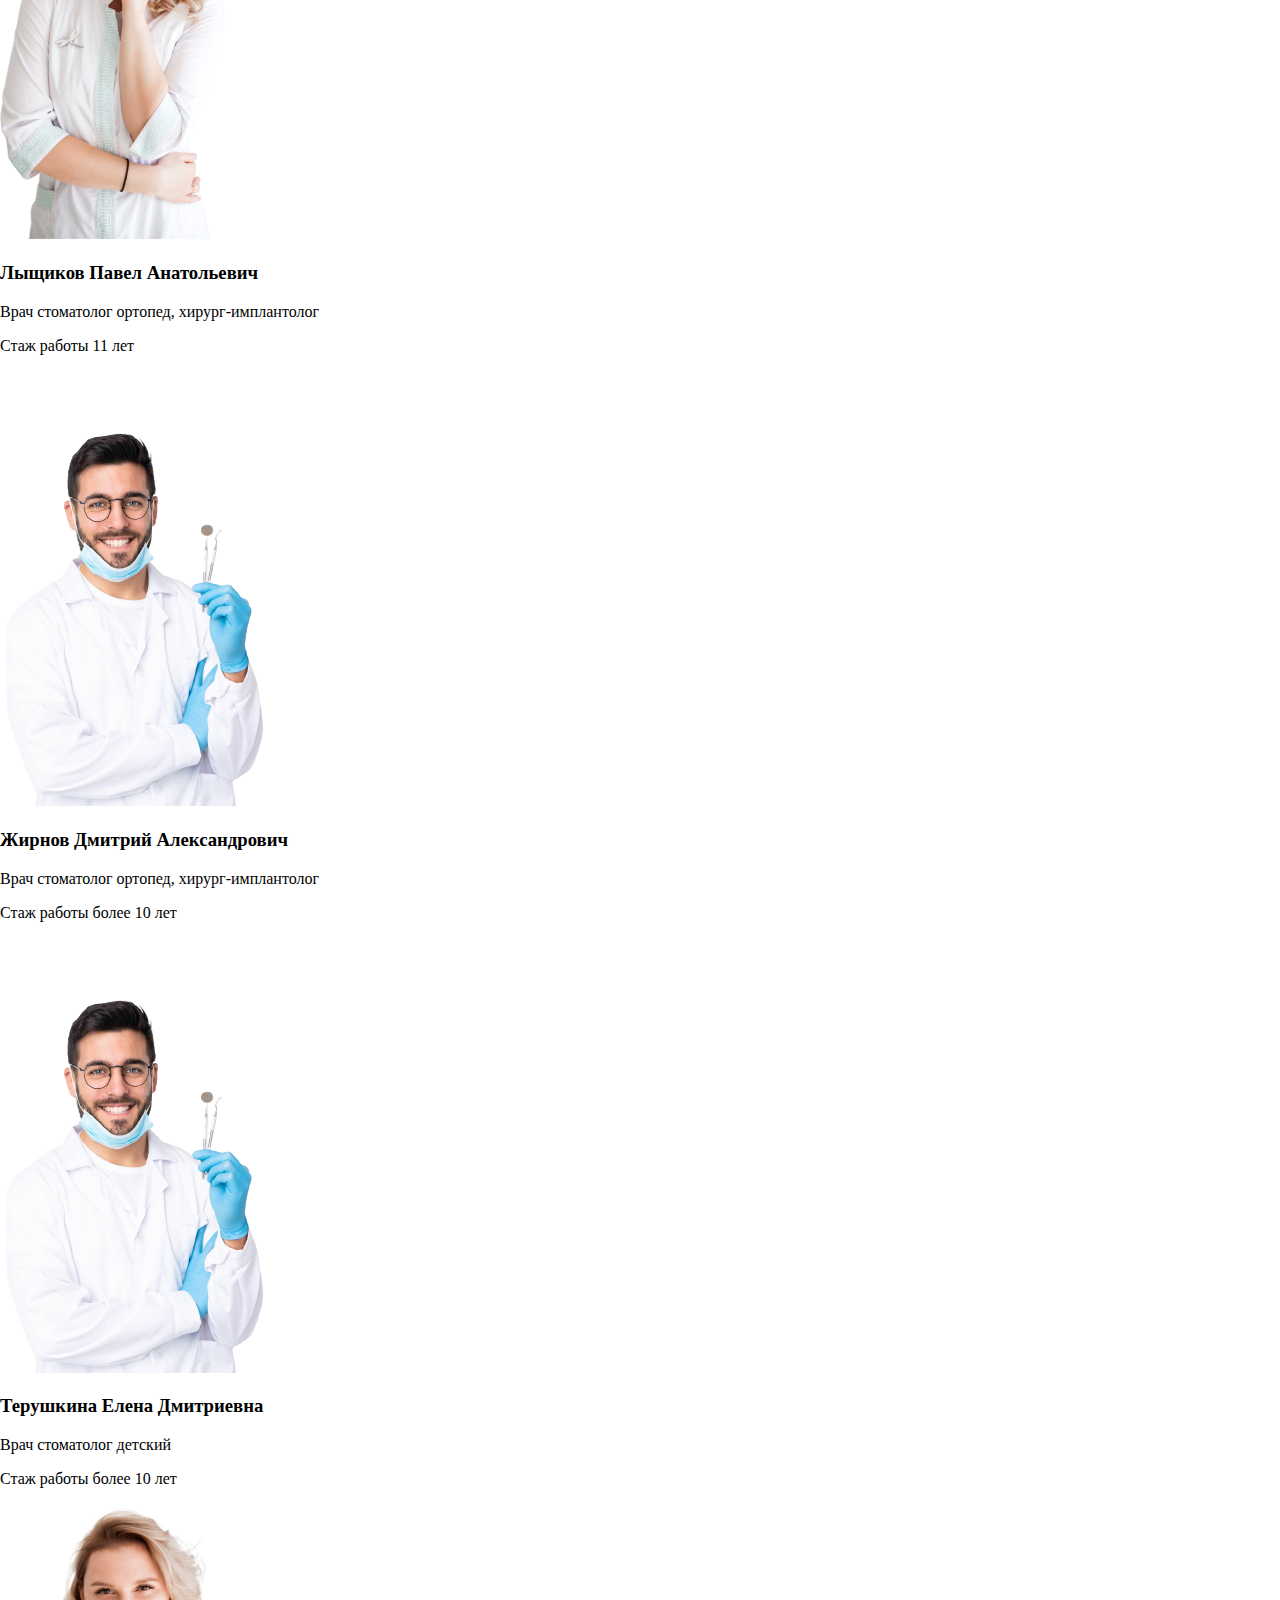
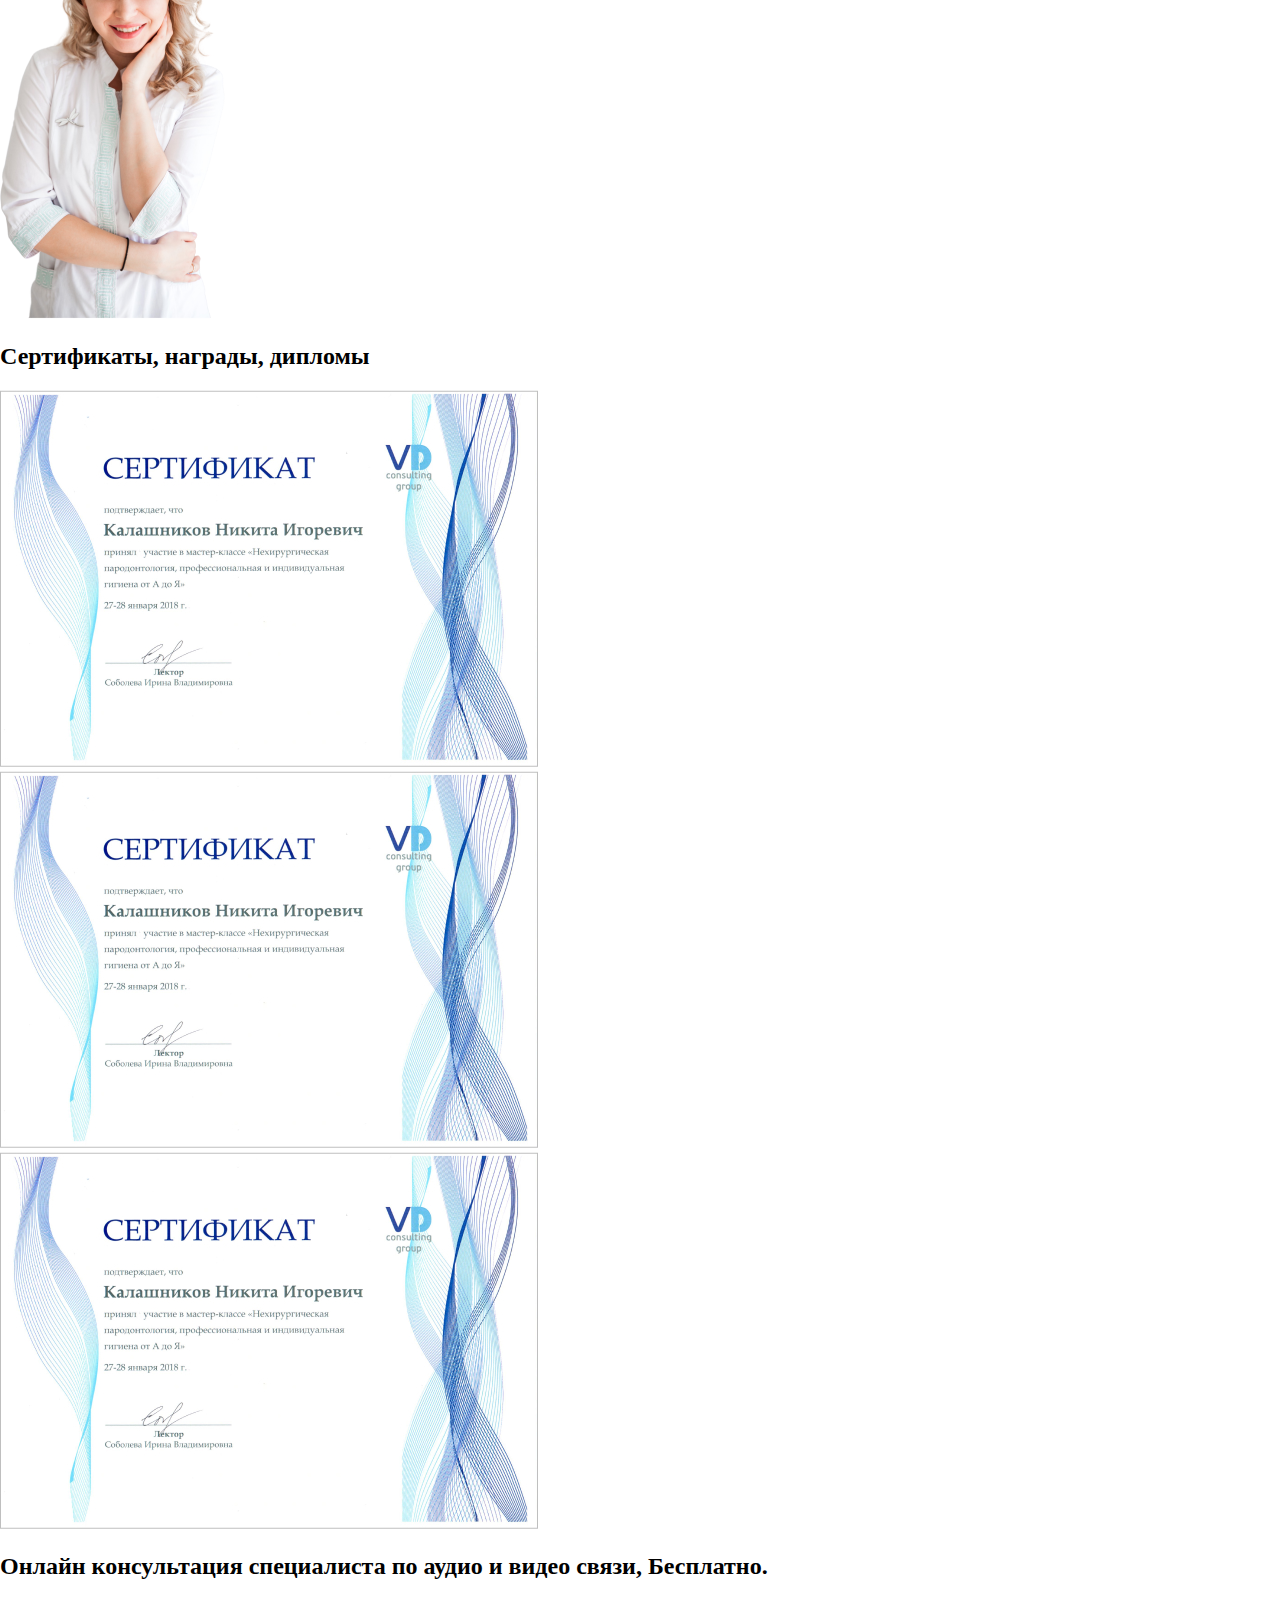
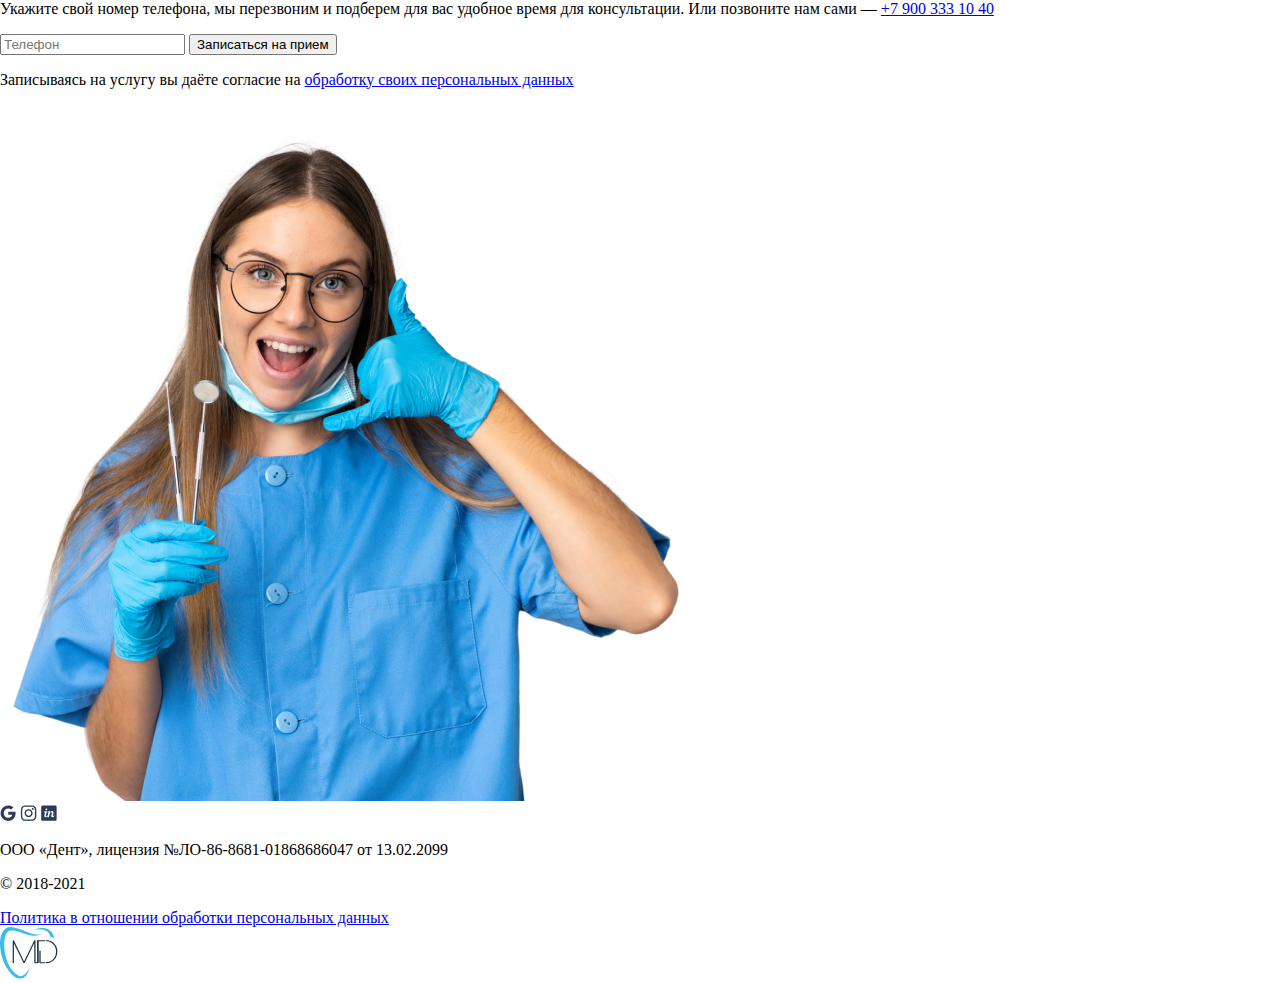
==== commit 685fab56: "feat: изменен размер и имя изображения в блоке 7" ====
--- a/index.html
+++ b/index.html
@@ -11,45 +11,6 @@
 </head>
 
 <body>
-<<<<<<< HEAD
-  <section class="main__block-4">
-    <h2 class="block-4__title">Нам доверяют пациенты</h2>
-    <div class="block-4__item">
-      <div class="block-4__elem">
-        <h2>1</h2>
-        <h3>
-          Честные цены, без 
-          хитрых уловок
-        </h3>
-        <p>
-          Фиксируем цены в плане лечения, 
-          не повышаем в процессе.
-        </p>
-      </div>
-      <div class="block-4__elem">
-        <h2>2</h2>
-        <h3>Опытные Врачи</h3>
-        <p>
-          Врачи постоянно совершенствуются 
-          в своей специальности, несмотря 
-          на богатый опыт работы.
-        </p>
-      </div>
-      <div class="block-4__elem">
-        <h2>3</h2>
-        <h3>Комфортные условия</h3>
-        <p>
-          Уютная обстановка и отзывчивый
-          персонал сделают поход к стоматологу 
-          максимально приятным.
-        </p>
-      </div>
-    </div>
-  </section>
-</body>
-
-</html>
-=======
 
     <header class="header">
         <div class="header__logo logo">
@@ -285,31 +246,53 @@
             <h2 class="block-7__title title">Специалисты</h2>
             <p class="block-7__text-info text-info">Просто и безболезненно, с предоставлением всего спектра
                 стоматологических услуг</p>
-            <div class="block-7__cards-info cards-info">
-                <h3 class="cards-info__name">Шац Дарья Сергеевна</h3>
-                <p class="cards-info__description">Директор, Главный врач , Врач ортодонт Стаж работы 11 лет</p>
-                <img src="./assets/images/Woman_dentist_Block7.png" alt="woman-doctor" class="cards-info__img">
-            </div>
-            <div class="block-7__cards-info cards-info">
-                <h3 class="cards-info__name">Оленина Марина Николаевна</h3>
-                <p class="cards-info__description">Зам директора, Врач стоматолог терапевт Стаж работы более 25 лет</p>
-                <img src="./assets/images/Woman_dentist_Block7.png" alt="woman-doctor" class="cards-info__img">
-            </div>
-            <div class="block-7__cards-info cards-info">
-                <h3 class="cards-info__name">Лыщиков Павел Анатольевич</h3>
-                <p class="cards-info__description">Врач стоматолог ортопед, хирург-имплантолог Стаж работы 11 лет</p>
-                <img src="./assets/images/dentist_man__block_7.png" alt="man-doctor" class="cards-info__img">
-            </div>
-            <div class="block-7__cards-info cards-info">
-                <h3 class="cards-info__name">Жирнов Дмитрий Александрович</h3>
-                <p class="cards-info__description">Врач стоматолог ортопед, хирург-имплантолог Стаж работы более 10 лет
-                </p>
-                <img src="./assets/images/dentist_man__block_7.png" alt="man-doctor" class="cards-info__img">
-            </div>
-            <div class="block-7__cards-info cards-info">
-                <h3 class="cards-info__name">Терушкина Елена Дмитриевна</h3>
-                <p class="cards-info__description">Врач стоматолог детский Стаж работы более 10 лет</p>
-                <img src="./assets/images/Woman_dentist_Block7.png" alt="woman-doctor" class="cards-info__img">
+            <div class="block-7__wr-cards-info">
+                <div class="block-7__cards-info cards-info">
+                    <div class="cards-info__text">
+                        <h3 class="cards-info__name">Шац Дарья Сергеевна</h3>
+                        <p class="cards-info__description">Директор, Главный врач, Врач ортодонт</p>
+                        <p class="cards-info__description">Стаж работы 11 лет</p>
+                    </div>
+                    <div class="cards-info__wr-img">
+                        <img src="./assets/images/Woman_dentist_Block7.png" alt="" class="cards-info__img">
+                    </div>
+                </div>
+                <div class="block-7__cards-info cards-info">
+                    <div class="cards-info__text">
+                        <h3 class="cards-info__name">Оленина Марина Николаевна</h3>
+                        <p class="cards-info__description">Зам директора, Врач стоматолог терапевт</p>
+                        <p class="cards-info__description">Стаж работы более 25 лет</p>
+                    </div>
+                    <div class="cards-info__wr-img">
+                        <img src="./assets/images/Woman_dentist_Block7.png" alt="" class="cards-info__img"></div>
+                </div>
+                <div class="block-7__cards-info cards-info">
+                    <div class="cards-info__text">
+                        <h3 class="cards-info__name">Лыщиков Павел Анатольевич</h3>
+                        <p class="cards-info__description">Врач стоматолог ортопед, хирург-имплантолог</p>
+                        <p class="cards-info__description">Стаж работы 11 лет</p>
+                    </div>
+                    <div class="cards-info__wr-img">
+                        <img src="./assets/images/Man_dentist_Block7.png" alt="" class="cards-info__img"></div>
+                </div>
+                <div class="block-7__cards-info cards-info">
+                    <div class="cards-info__text">
+                        <h3 class="cards-info__name">Жирнов Дмитрий Александрович</h3>
+                        <p class="cards-info__description">Врач стоматолог ортопед, хирург-имплантолог </p>
+                        <p class="cards-info__description">Стаж работы более 10 лет</p>
+                    </div>
+                    <div class="cards-info__wr-img">
+                        <img src="./assets/images/Man_dentist_Block7.png" alt="" class="cards-info__img"></div>
+                </div>
+                <div class="block-7__cards-info cards-info">
+                    <div class="cards-info__text">
+                        <h3 class="cards-info__name">Терушкина Елена Дмитриевна</h3>
+                        <p class="cards-info__description">Врач стоматолог детский</p>
+                        <p class="cards-info__description">Стаж работы более 10 лет</p>
+                    </div>
+                    <div class="cards-info__wr-img">
+                        <img src="./assets/images/Woman_dentist_Block7.png" alt="" class="cards-info__img"></div>
+                </div>
             </div>
         </section>
         <section class="main__block-8 block-8">
@@ -372,5 +355,4 @@
 
 </body>
 
-</html>
->>>>>>> 7f2ff9483964afe3cd332a9f22260b8512a9ebc0
+</html>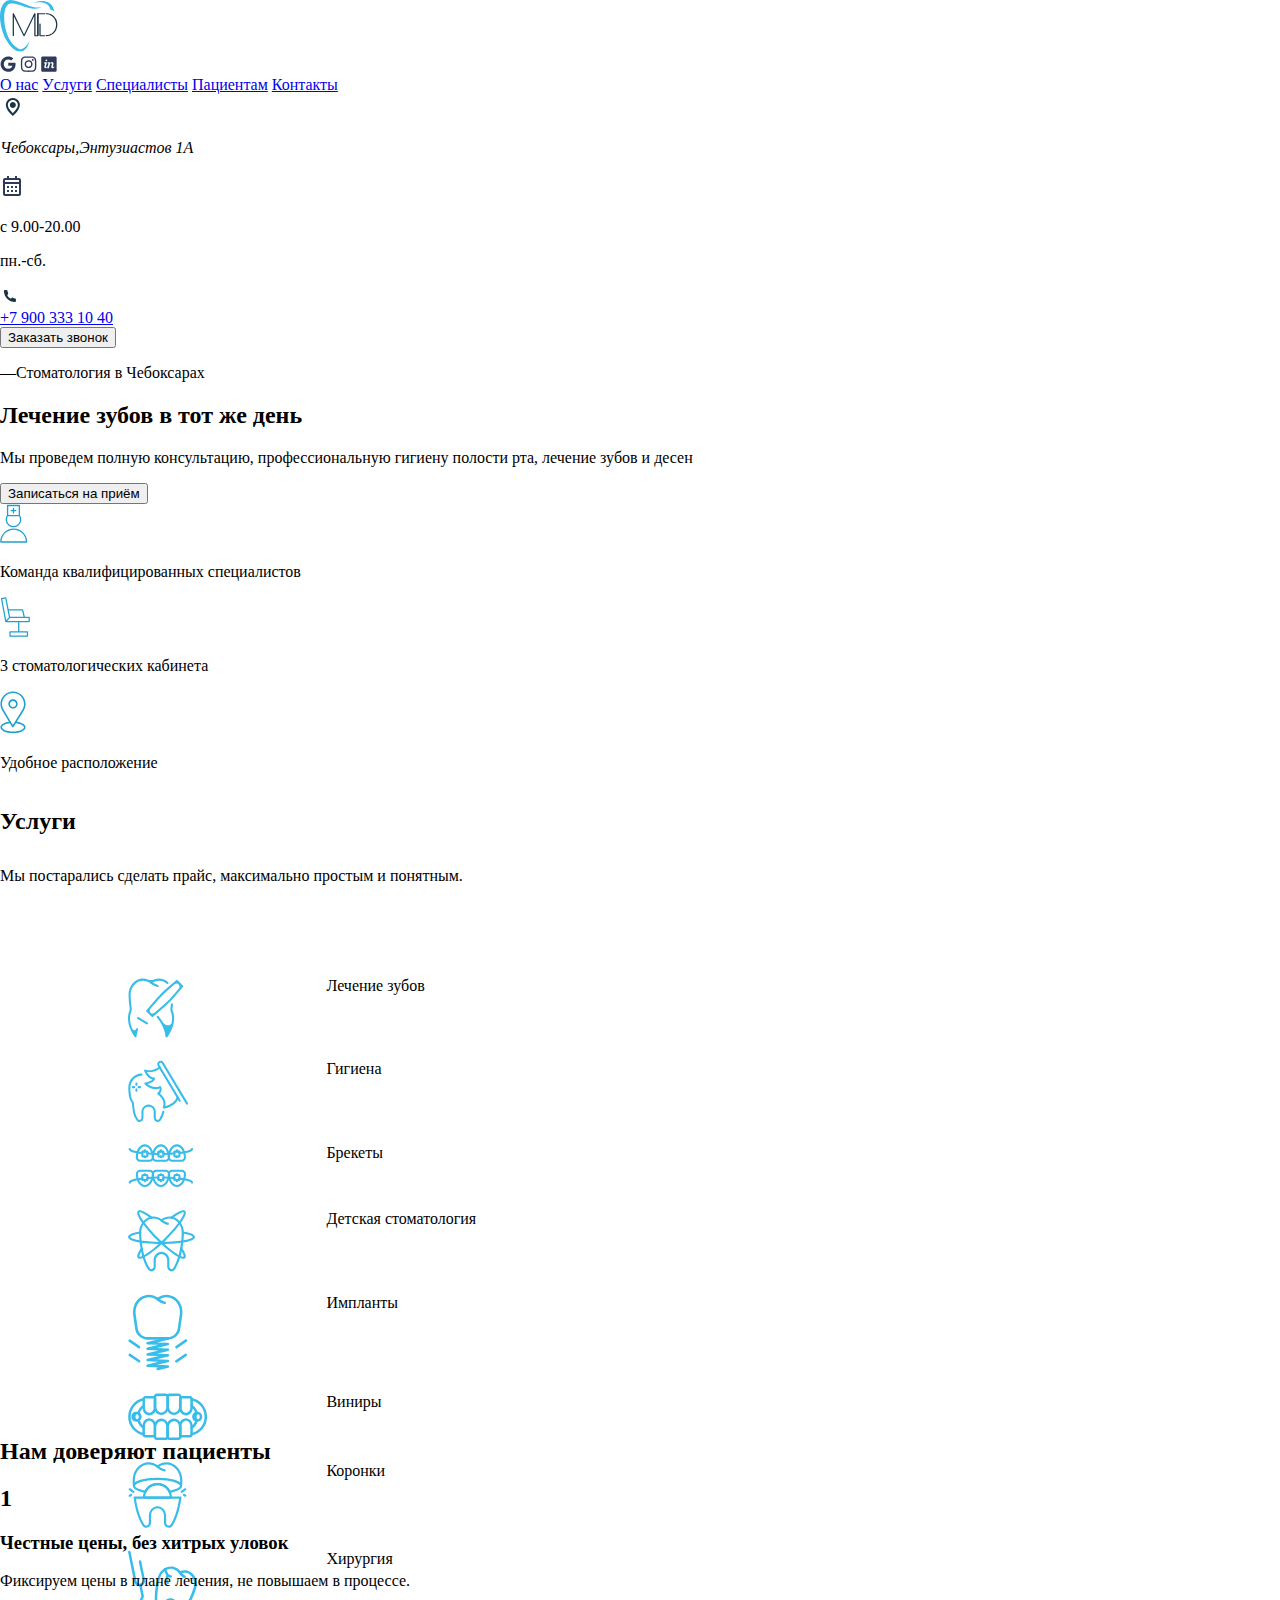
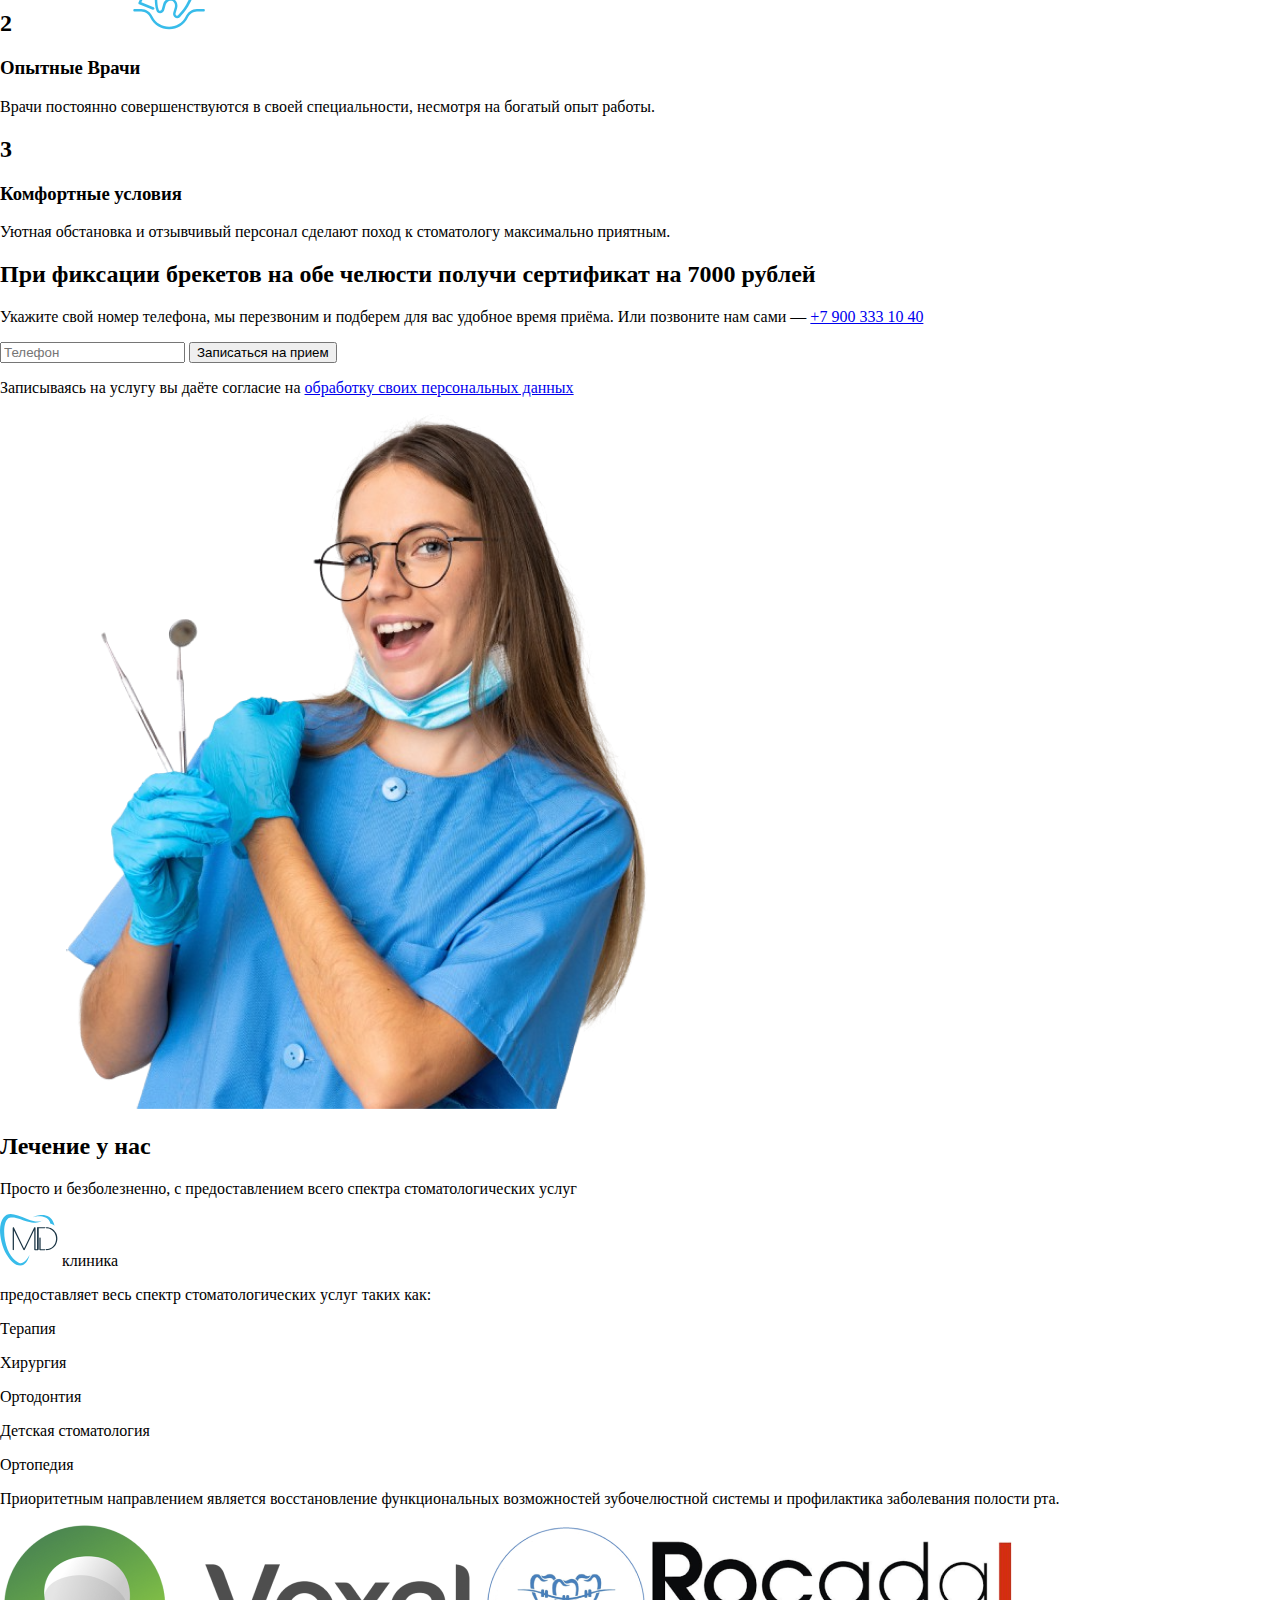
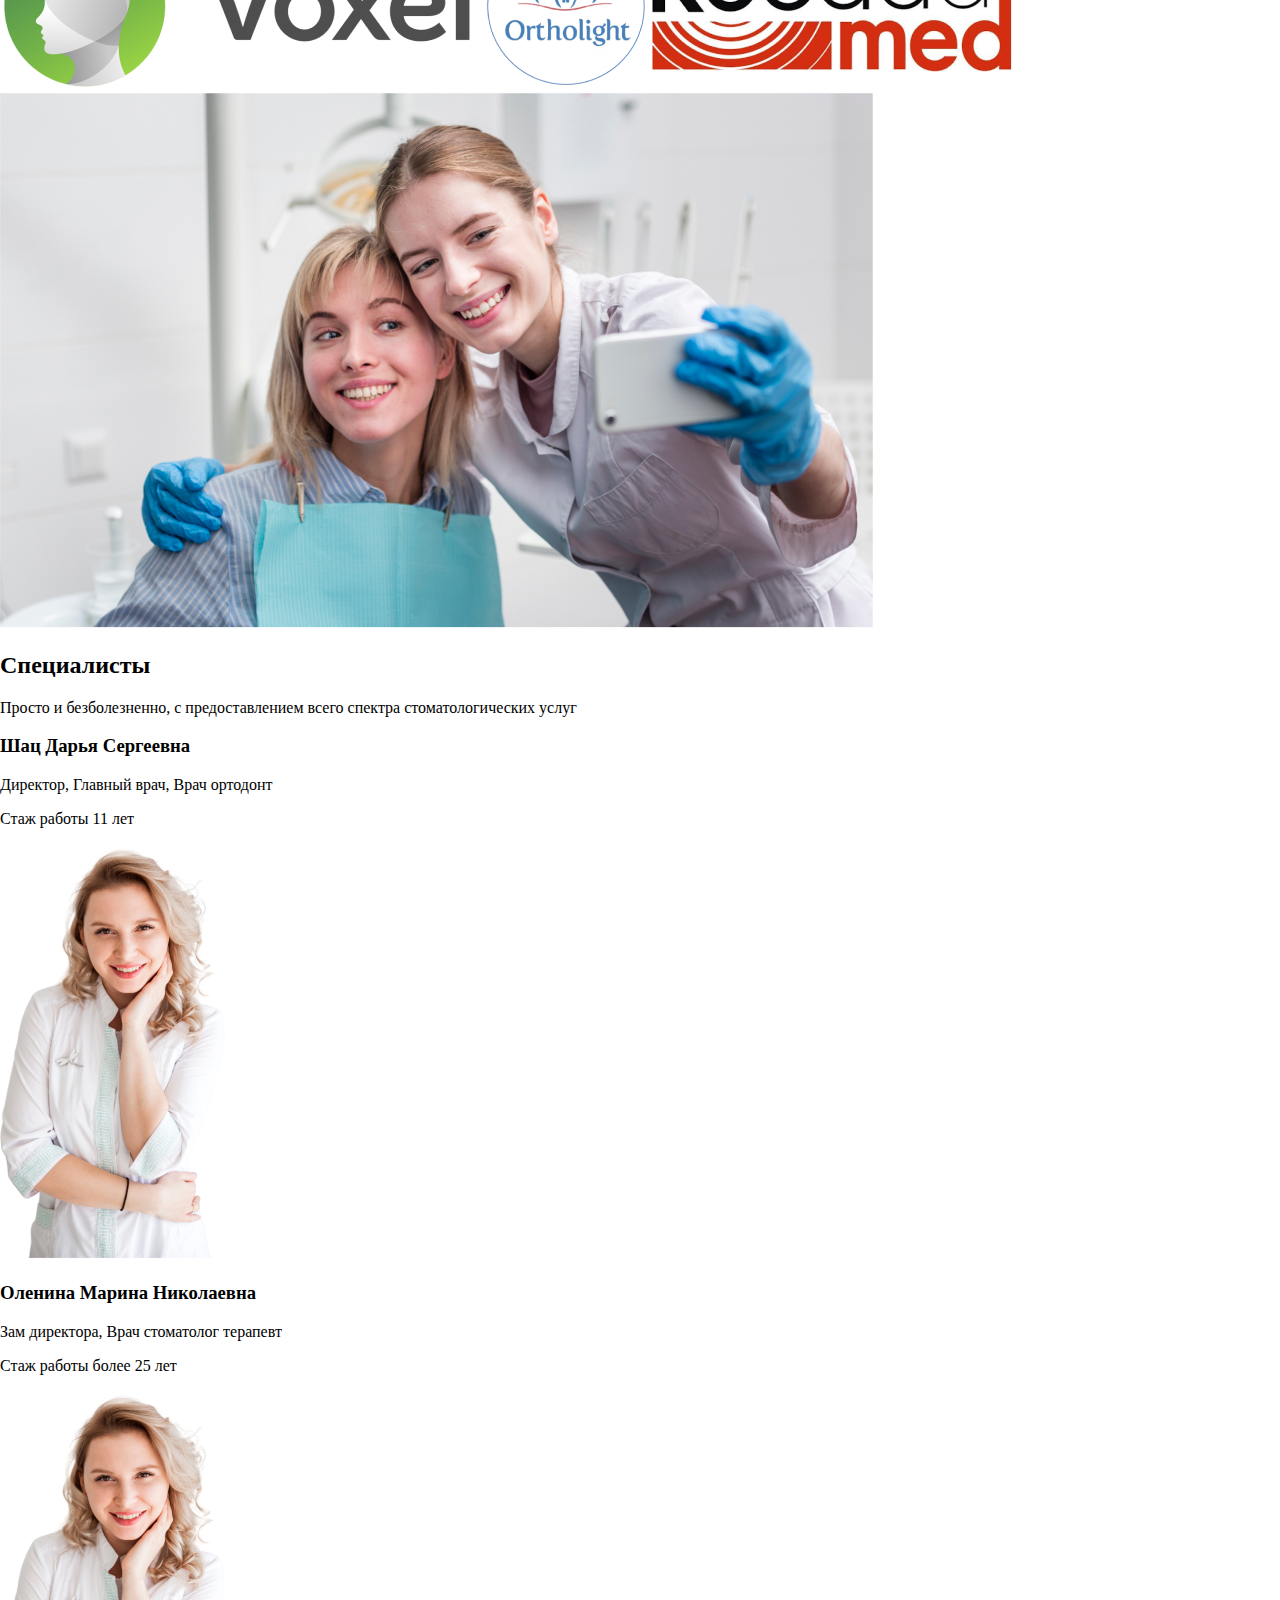
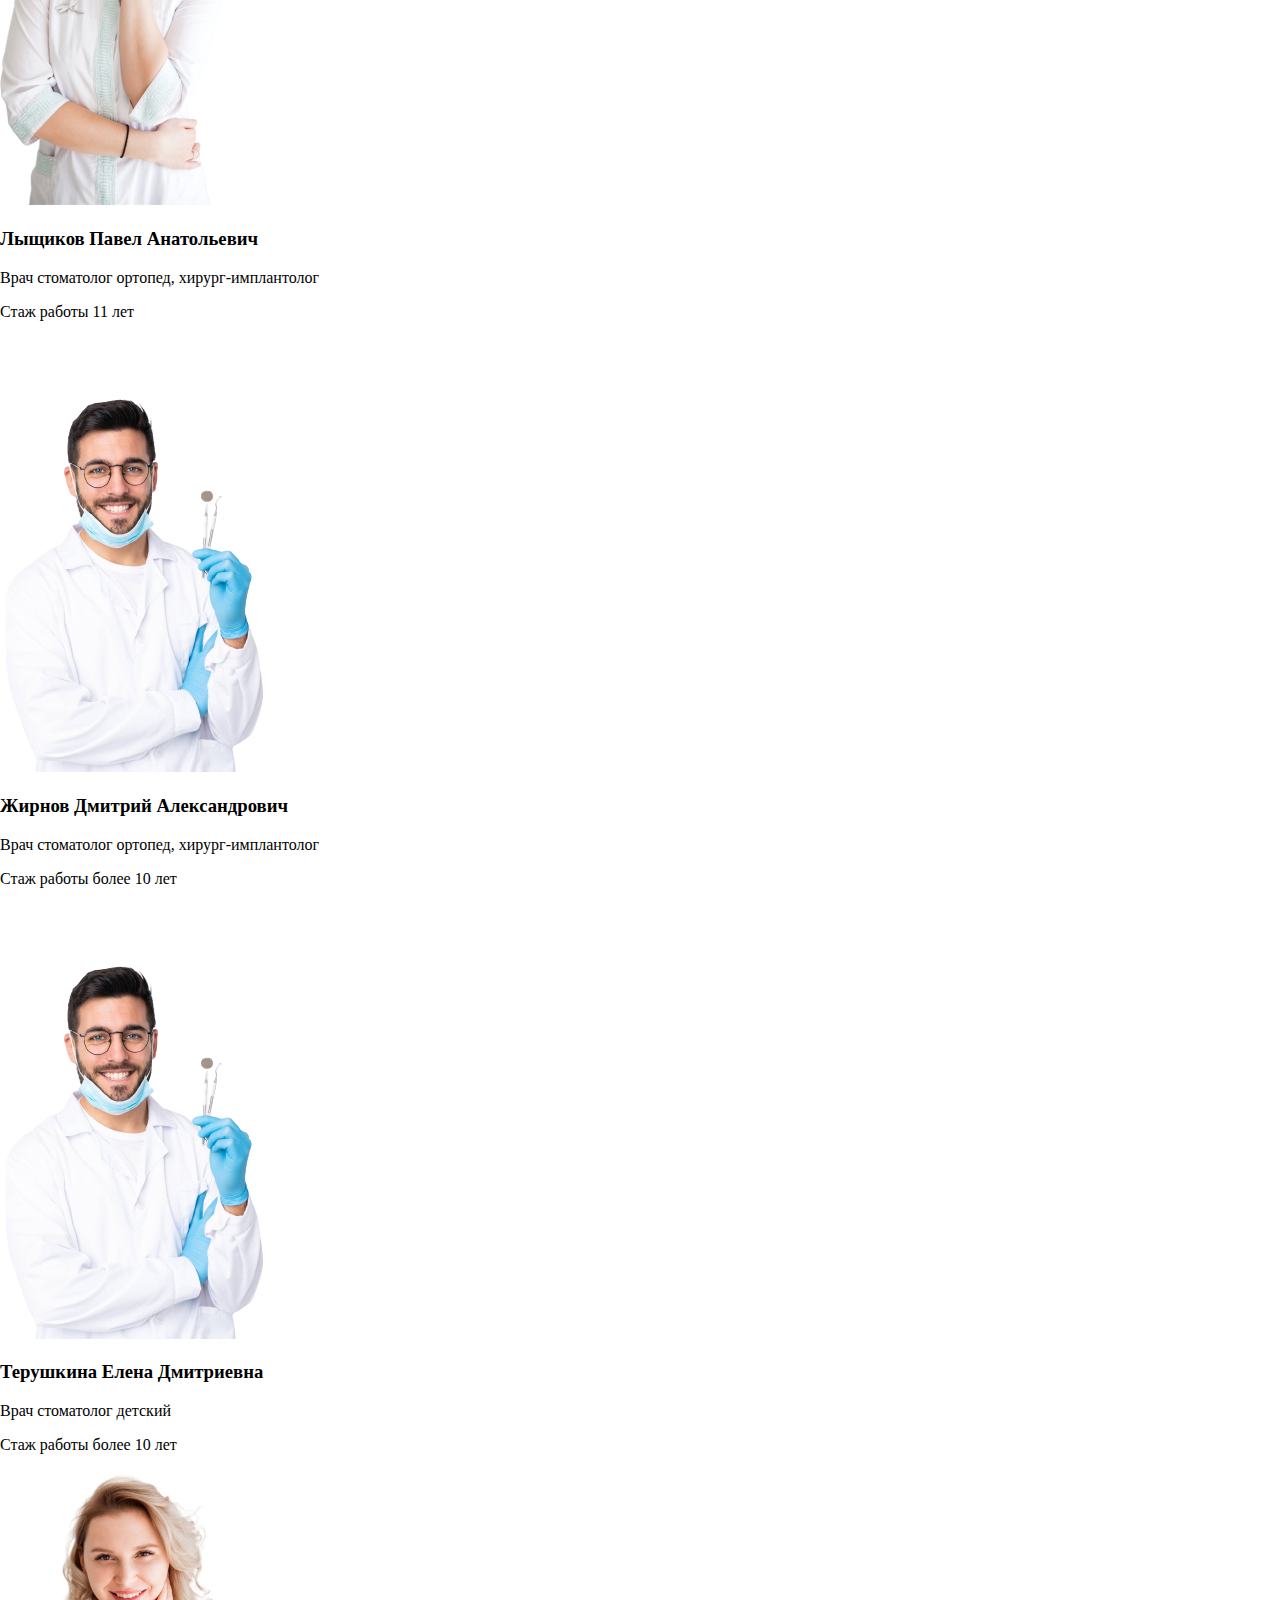
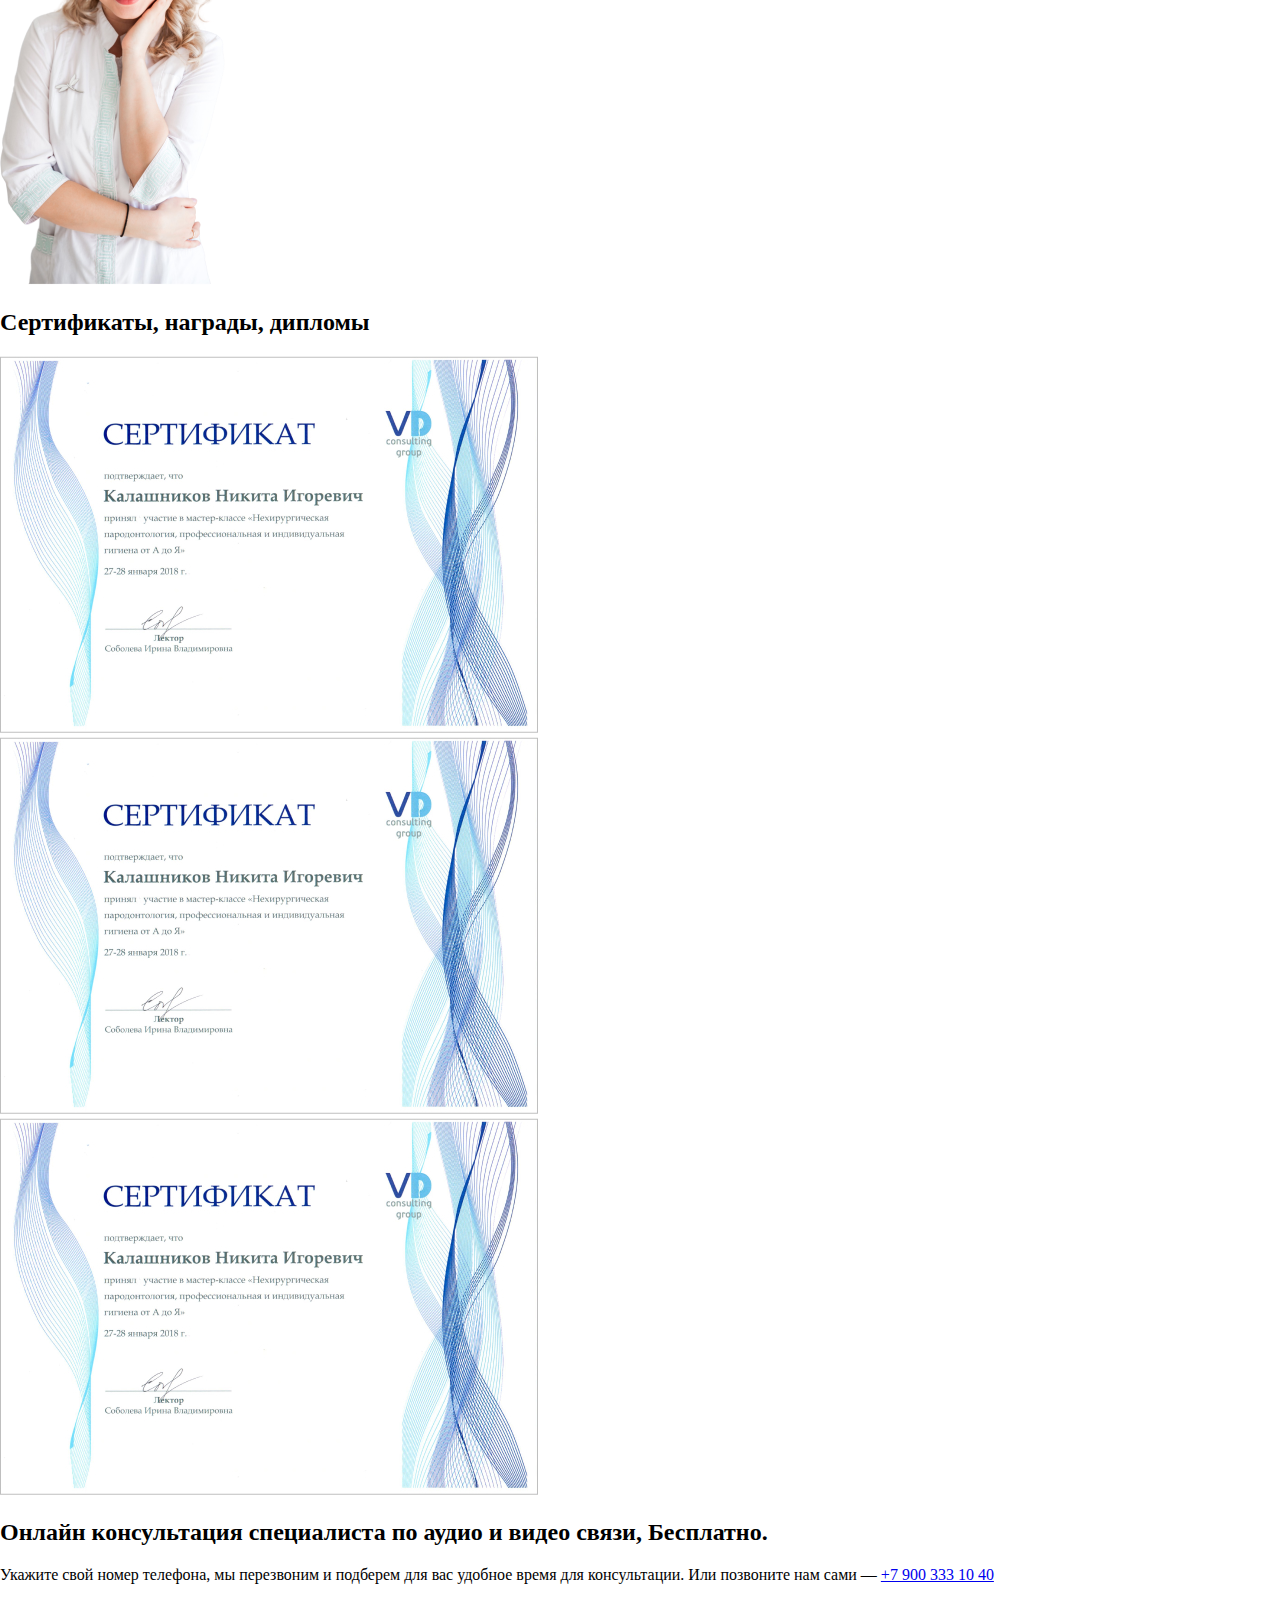
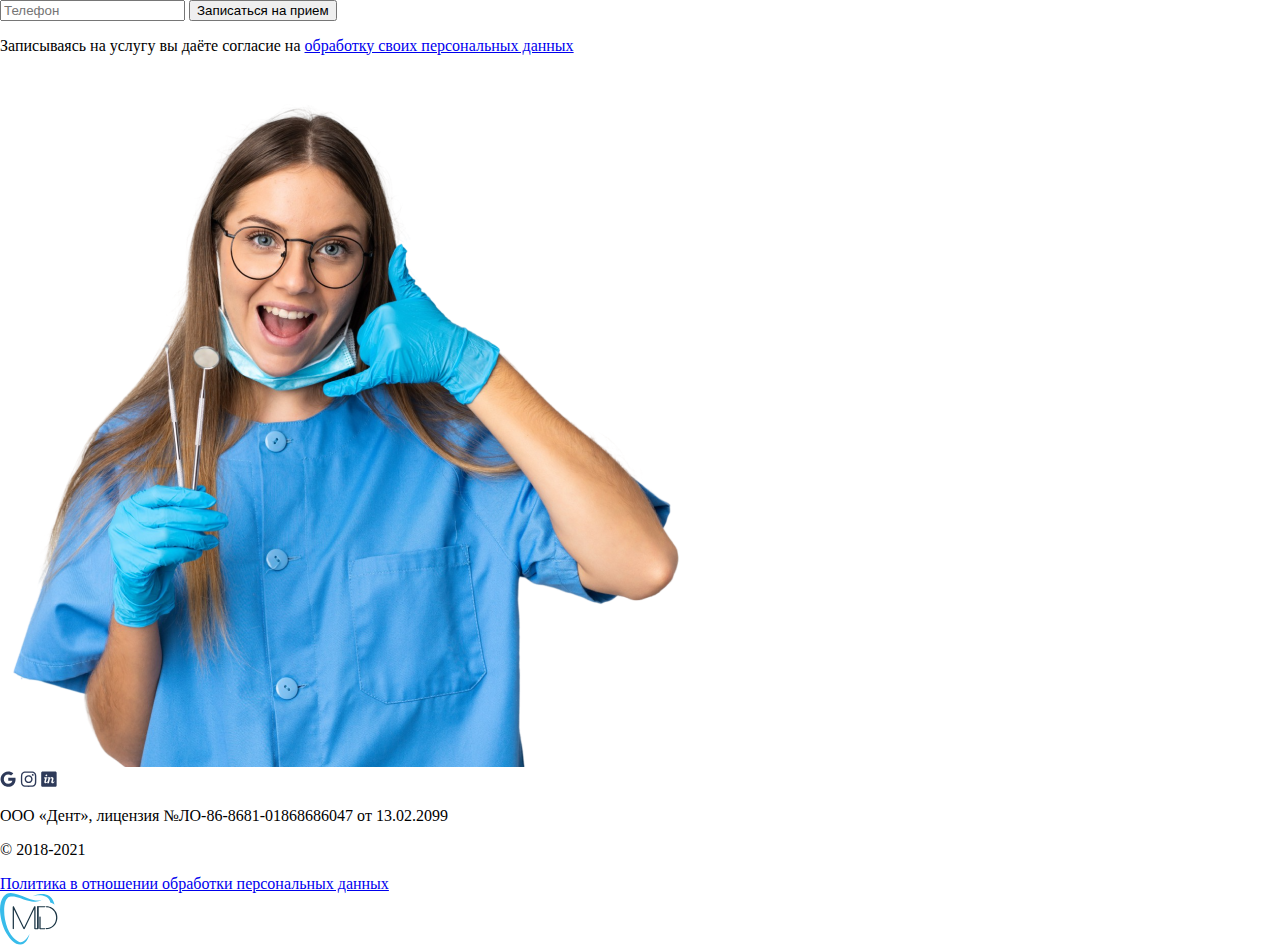
==== commit 3981ff58: "Merge pull request #28 from Evgenia0712/css_b-8" ====
--- a/index.html
+++ b/index.html
@@ -85,7 +85,7 @@
         <section class="main__block-3 block-3" id="Services">
             <h2 class="block-3__title title">Услуги</h2>
             <p class="block-3__text-info text-info">
-                Мы постарались сделать прайс,максимально простым и понятным.
+                Мы постарались сделать прайс, максимально простым и понятным.
             </p>
             <div class="block-3__wr-cards">
                 <div class="block-3__cards cards">
@@ -172,11 +172,11 @@
                 </h2>
                 <p class="block-5__text">
                     Укажите cвой номер телефона, мы перезвоним и подберем для вас
-                    удобное время для консультации. Или позвоните нам сами —
-                    <a href="tel:+79003331040" class="block-5__link-phone">+7 900 333 10 40</a>
+                    удобное время приёма. Или позвоните нам сами &#8212;
+                    <a href="tel:+79003331040" class="block-5__phone-link">+7 900 333 10 40</a>
                 </p>
                 <form class="block-5__form form" action="">
-                    <input class="form__input" type="tel" placeholder="Телефон">
+                    <input class="form__input" type="tel" placeholder="Телефон" pattern="(\+7[0-9]{10}|8[0-9]{10})" required>
                     <button class="form__button button">Записаться на прием</button>
                 </form>
                 <p class="block-5__approval">
@@ -200,11 +200,11 @@
                 <div class="part-2__side-1">
                     <div class="part-2__logo logo">
                         <img src="./assets/images/logo_MD.svg" alt="" class="logo__img">
-                        <p class="part-2__text">клиника</p>
+                        <span class="part-2__text">клиника</span>
                     </div>
                     <div class="part-2__information">
                         <p class="part-2__information-text">
-                            предоставляет весь спектр стоматологических услуг таких как :
+                            предоставляет весь спектр стоматологических услуг таких как:
                         </p>
                     </div>
                     <div class="part-2__wr-services">
@@ -233,12 +233,12 @@
                     </div>
                     <div class="part-2__partners partners">
                         <img src="./assets/images/Voxel.png" alt="" class="partners__img">
-                        <img src="./assets/images/Ortholight.png" alt="" class="partners__img">
+                        <img src="./assets/images/Ortholight.png" alt="" class="partners__img_shape">
                         <img src="./assets/images/Rocada-med.png" alt="" class="partners__img">
                     </div>
                 </div>
                 <div class="block-6__side-2">
-                    <img src="./assets/images/satisfied_patient.jpg" alt="satisfied_patient" class="block-6__foto">
+                    <img src="./assets/images/satisfied_patient.jpg" alt="довольная пациентка" class="block-6__foto">
                 </div>
             </div>
         </section>
@@ -316,11 +316,11 @@
                 </h2>
                 <p class="block-9__text">
                     Укажите cвой номер телефона, мы перезвоним и подберем для вас
-                    удобное время для консультации. Или позвоните нам сами —
+                    удобное время для консультации. Или позвоните нам сами &#8212;
                     <a href="tel:+79003331040" class="block-9__phone-link">+7 900 333 10 40</a>
                 </p>
                 <form class="block-9__form form" action="">
-                    <input class="form__input" type="tel" placeholder="Телефон">
+                    <input class="form__input" type="tel" placeholder="Телефон" pattern="(\+7[0-9]{10}|8[0-9]{10})" required>
                     <button class="form__button button">Записаться на прием</button>
                 </form>
                 <p class="block-9__approval">
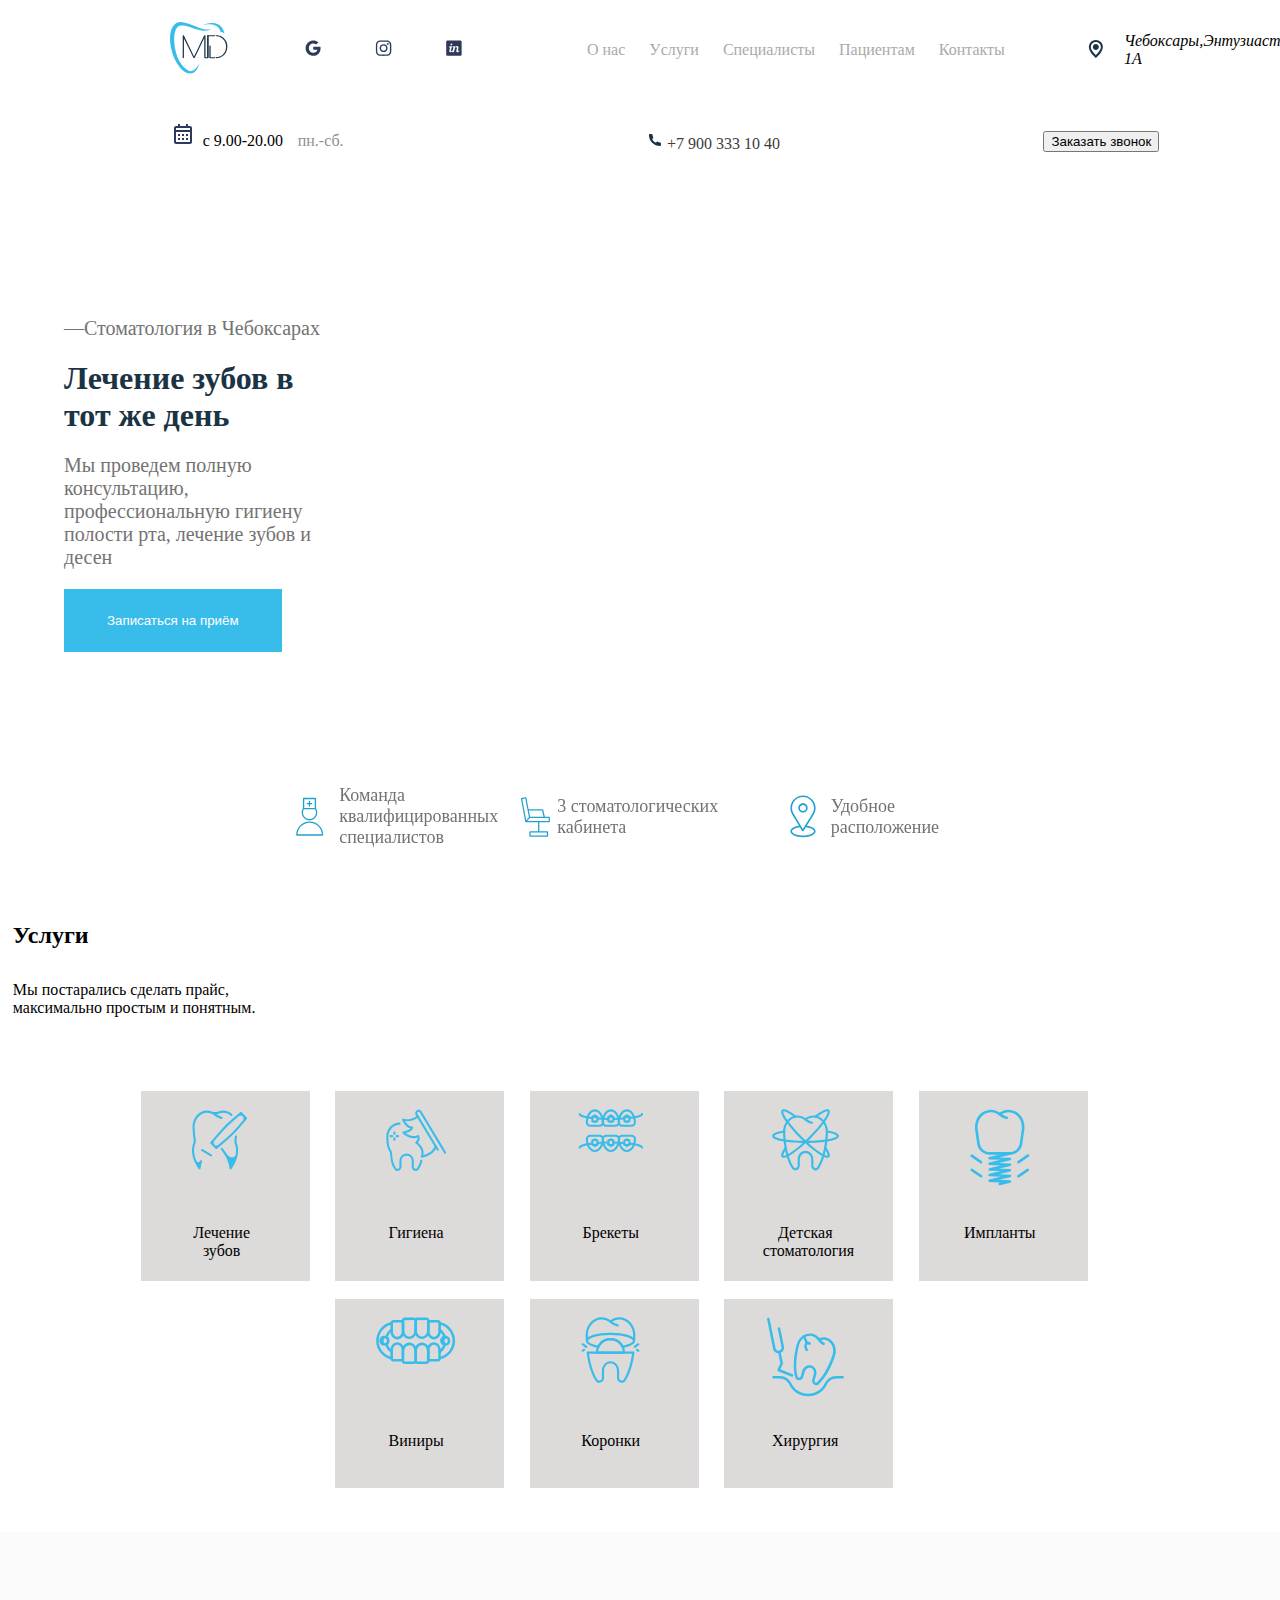
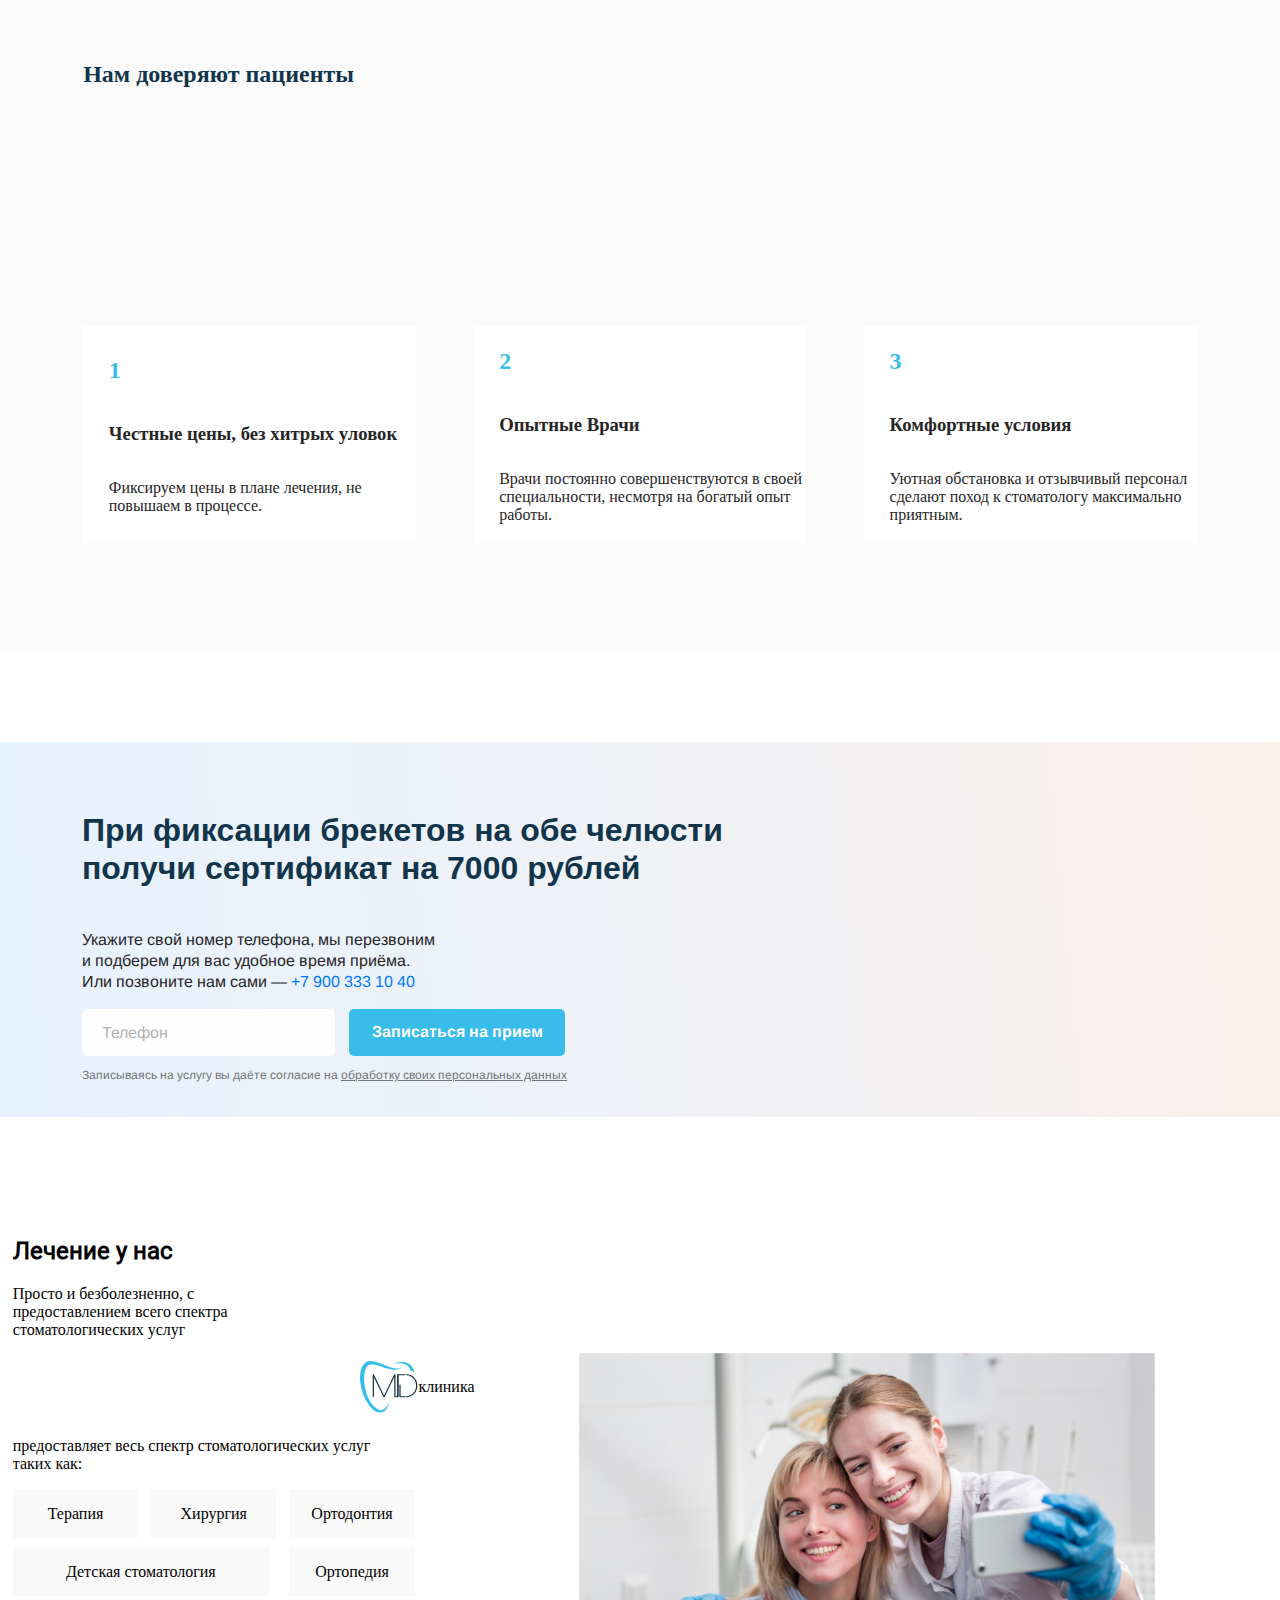
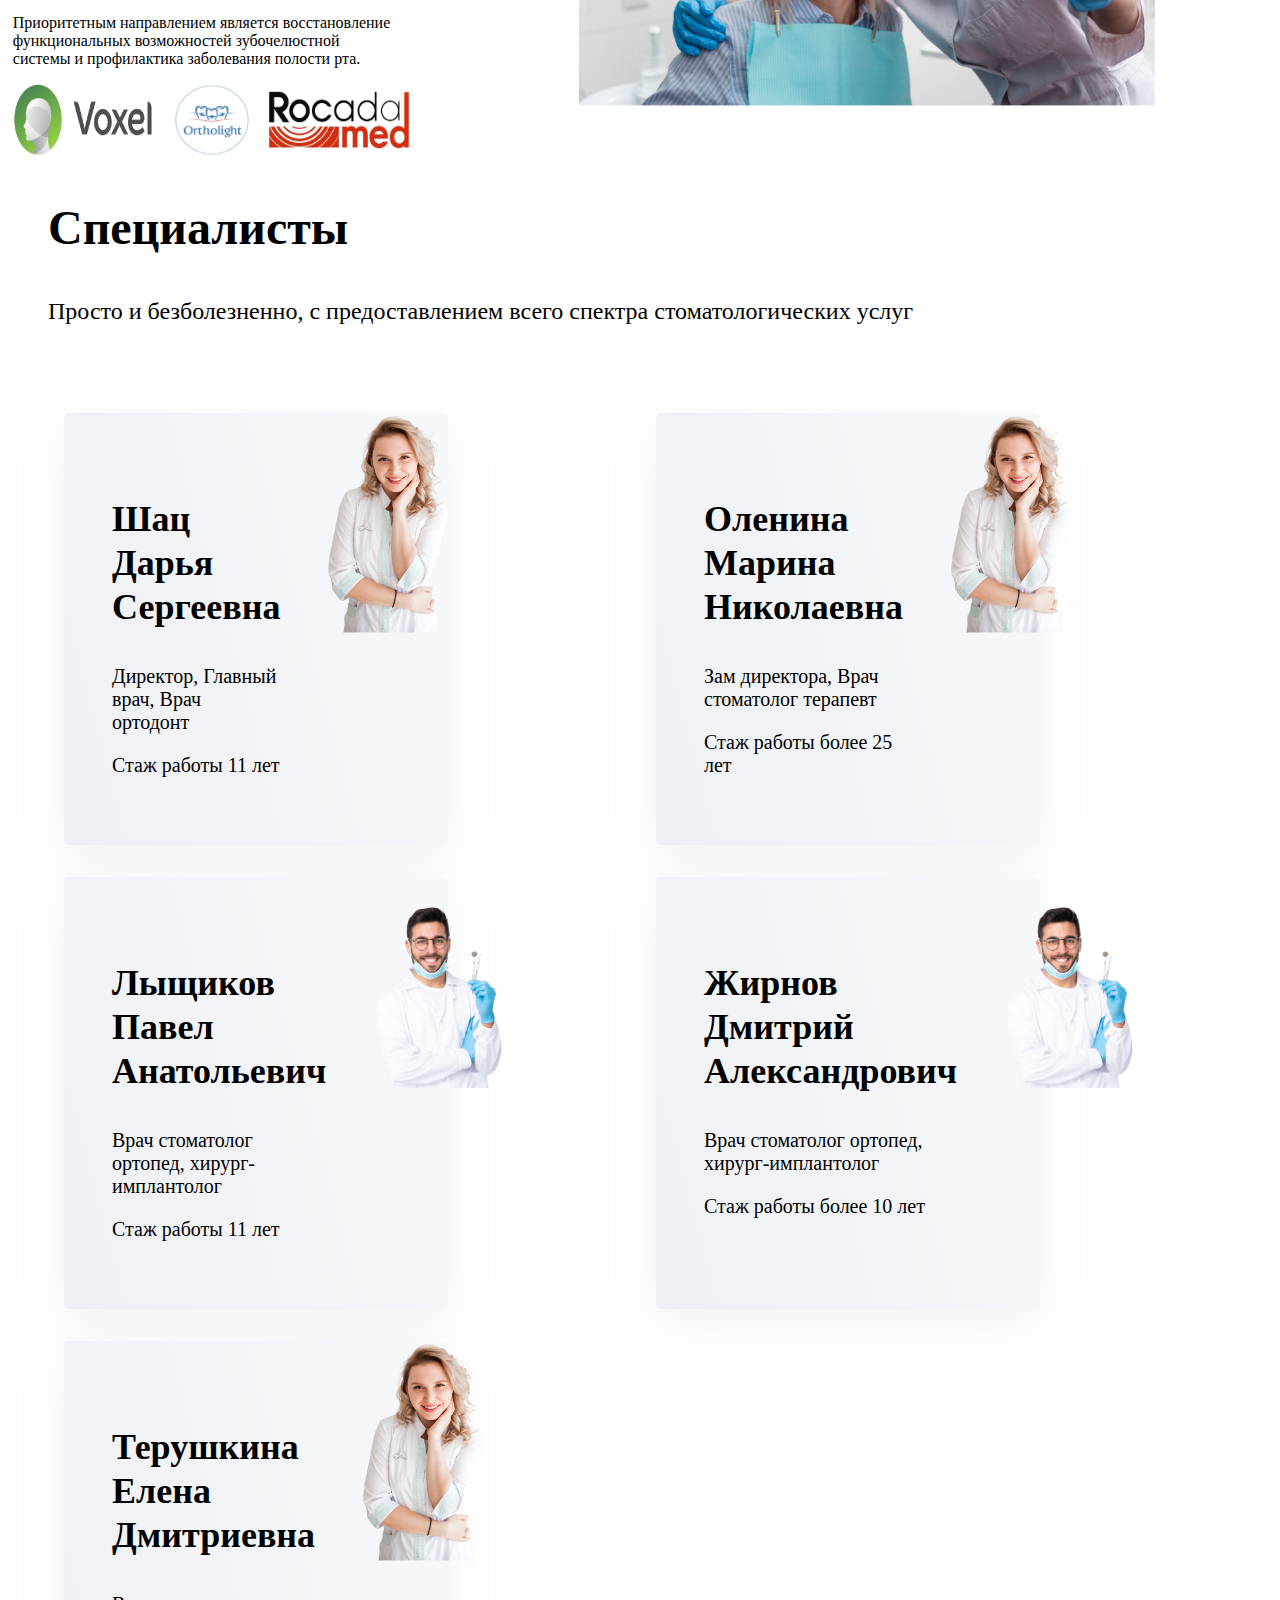
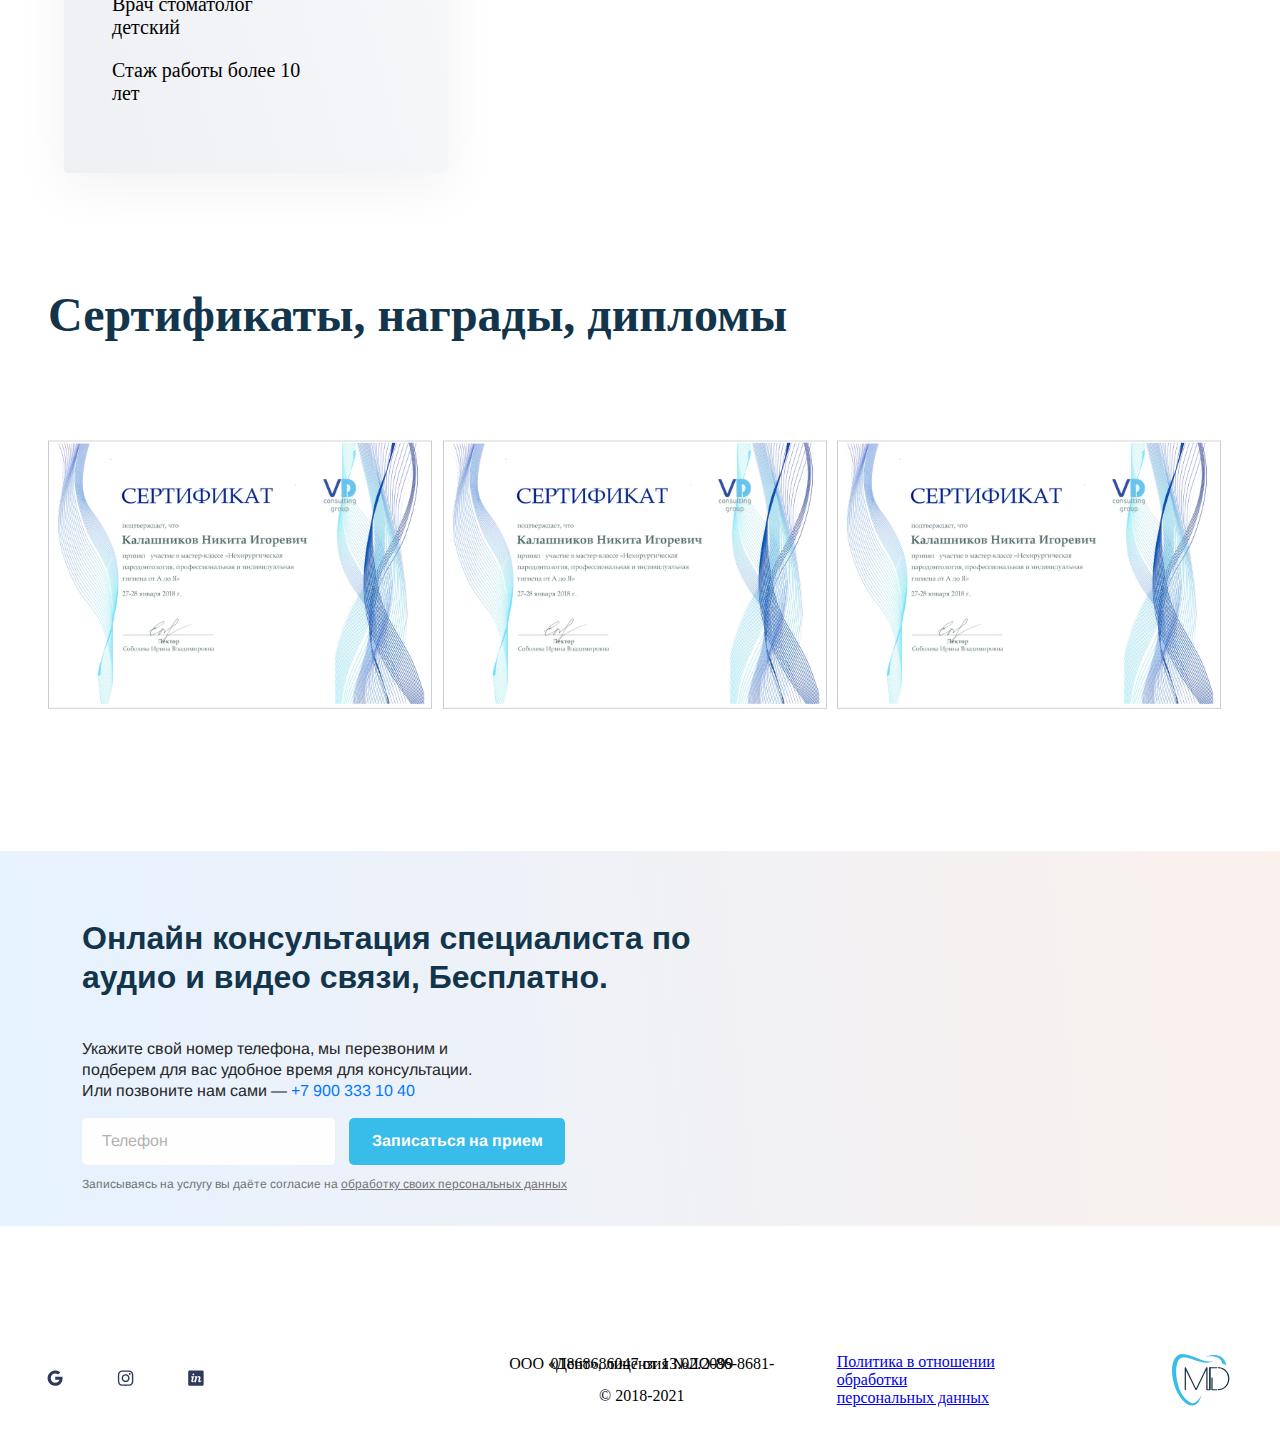
==== commit ae92ac30: "refactor: добавила заглущки в action по требованию валидатора" ====
--- a/index.html
+++ b/index.html
@@ -175,8 +175,9 @@
                     удобное время приёма. Или позвоните нам сами &#8212;
                     <a href="tel:+79003331040" class="block-5__phone-link">+7 900 333 10 40</a>
                 </p>
-                <form class="block-5__form form" action="">
-                    <input class="form__input" type="tel" placeholder="Телефон" pattern="(\+7[0-9]{10}|8[0-9]{10})" required>
+                <form class="block-5__form form" action="#">
+                    <input class="form__input" type="tel" placeholder="Телефон" pattern="(\+7[0-9]{10}|8[0-9]{10})"
+                        required>
                     <button class="form__button button">Записаться на прием</button>
                 </form>
                 <p class="block-5__approval">
@@ -264,7 +265,8 @@
                         <p class="cards-info__description">Стаж работы более 25 лет</p>
                     </div>
                     <div class="cards-info__wr-img">
-                        <img src="./assets/images/Woman_dentist_Block7.png" alt="" class="cards-info__img"></div>
+                        <img src="./assets/images/Woman_dentist_Block7.png" alt="" class="cards-info__img">
+                    </div>
                 </div>
                 <div class="block-7__cards-info cards-info">
                     <div class="cards-info__text">
@@ -273,7 +275,8 @@
                         <p class="cards-info__description">Стаж работы 11 лет</p>
                     </div>
                     <div class="cards-info__wr-img">
-                        <img src="./assets/images/Man_dentist_Block7.png" alt="" class="cards-info__img"></div>
+                        <img src="./assets/images/Man_dentist_Block7.png" alt="" class="cards-info__img">
+                    </div>
                 </div>
                 <div class="block-7__cards-info cards-info">
                     <div class="cards-info__text">
@@ -282,7 +285,8 @@
                         <p class="cards-info__description">Стаж работы более 10 лет</p>
                     </div>
                     <div class="cards-info__wr-img">
-                        <img src="./assets/images/Man_dentist_Block7.png" alt="" class="cards-info__img"></div>
+                        <img src="./assets/images/Man_dentist_Block7.png" alt="" class="cards-info__img">
+                    </div>
                 </div>
                 <div class="block-7__cards-info cards-info">
                     <div class="cards-info__text">
@@ -291,7 +295,8 @@
                         <p class="cards-info__description">Стаж работы более 10 лет</p>
                     </div>
                     <div class="cards-info__wr-img">
-                        <img src="./assets/images/Woman_dentist_Block7.png" alt="" class="cards-info__img"></div>
+                        <img src="./assets/images/Woman_dentist_Block7.png" alt="" class="cards-info__img">
+                    </div>
                 </div>
             </div>
         </section>
@@ -319,8 +324,9 @@
                     удобное время для консультации. Или позвоните нам сами &#8212;
                     <a href="tel:+79003331040" class="block-9__phone-link">+7 900 333 10 40</a>
                 </p>
-                <form class="block-9__form form" action="">
-                    <input class="form__input" type="tel" placeholder="Телефон" pattern="(\+7[0-9]{10}|8[0-9]{10})" required>
+                <form class="block-9__form form" action="#">
+                    <input class="form__input" type="tel" placeholder="Телефон" pattern="(\+7[0-9]{10}|8[0-9]{10})"
+                        required>
                     <button class="form__button button">Записаться на прием</button>
                 </form>
                 <p class="block-9__approval">
--- a/style/style.css
+++ b/style/style.css
@@ -1,3 +1,4 @@
+@charset "UTF-8";
 @font-face {
   font-family: "Lato";
   src: local("Lato Regular"), local("Lato-Regular"), url(../assets/fonts/Lato-Regular.woff2) format("woff2"), url(../assets/fonts/Lato-Regular.woff) format("woff"), url(../assets/fonts/Lato-Regular.ttf) format("ttf");
@@ -5,7 +6,7 @@
 }
 @font-face {
   font-family: "Lato";
-  src: local("Lato Bold"), local("Lato-Bold"), url(../assets/fonts/Lato-Bold.woff2) format("woff2"), url(../assets/fonts/Lato-Bold.woff) format("woff"), url(../assets/fonts/Lato-Bold.ttf) format("ttf");
+  src: local("Lato Bold"), local("Lato-Bold"), url(../assets/fonts/Lato-Bold.ttf) format("ttf");
   font-weight: bold;
 }
 @font-face {
@@ -28,6 +29,744 @@
   src: local("Roboto Light"), local("Roboto-Light"), url(../assets/fonts/Roboto-Light.woff2) format("woff2"), url(../assets/fonts/Roboto-Light.woff) format("woff"), url(../assets/fonts/Roboto-Light.ttf) format("ttf");
   font-weight: 300;
 }
+.header {
+  display: inline-flex;
+  flex-flow: row wrap;
+  justify-content: space-around;
+  align-items: center;
+  margin: auto;
+}
+
+.header_social {
+  display: flex;
+  justify-content: space-around;
+  margin-left: 58px;
+  margin-right: 20px;
+  padding: 8px 10px;
+}
+
+.social__socials {
+  margin-right: 2px;
+  padding: 8px 10px;
+}
+
+.header__socials a {
+  padding: 5px 5px;
+}
+
+.header__nav {
+  flex-grow: 1;
+  margin-left: 58px;
+}
+
+.header__nav ul {
+  display: flex;
+  flex-flow: row wrap;
+  list-style: none;
+  margin: 0;
+  padding: 0;
+}
+
+.header__nav li {
+  margin-right: 20px;
+}
+
+.header__nav li:last-child {
+  margin-right: 0;
+}
+
+.header__nav a {
+  padding: 8px 10px;
+}
+
+.header__nav a {
+  text-decoration: none;
+  color: #AAAAAA;
+}
+
+.header__nav a:hover {
+  color: #01678A;
+}
+
+.logo {
+  margin-right: 30px;
+}
+
+.header__address {
+  display: inline-flex;
+  align-items: center;
+  margin-left: 50px;
+  margin-right: 22px;
+}
+
+.header__address p {
+  padding: 1rem;
+  margin-bottom: 1rem;
+  width: 150px;
+}
+
+.address__icon-location {
+  margin-right: 2px;
+  width: 14px;
+}
+
+.header__icon-calendar {
+  margin-right: 2px;
+  width: 18px;
+}
+
+.header__work-schedule {
+  display: inline-flex;
+  align-items: center;
+  margin-left: 50px;
+  margin-right: 22px;
+  align-items: baseline;
+}
+
+.header__work-schedule p {
+  padding: 1rem;
+  margin-bottom: 1rem;
+  margin-bottom: 1rem;
+  width: 150px;
+}
+
+.header__time-text {
+  margin-bottom: 1rem;
+  width: 106px;
+}
+
+.header__calendar-day-text {
+  margin-left: -55px;
+  width: 39px;
+  color: #909090;
+}
+
+.header__icon-calendar {
+  margin-right: 2px;
+  width: 14px;
+}
+
+.header__phone {
+  display: inline-flex;
+  align-items: center;
+  margin-left: -50px;
+  margin-right: 22px;
+  align-items: baseline;
+}
+
+.header__phone-link {
+  list-style: none;
+  text-decoration: none;
+  color: #3C3C3C;
+}
+
+.header__icon-phone {
+  margin-right: 10px;
+  width: 12px;
+  height: 12px;
+}
+
+.main__block-2 {
+  width: 100vw;
+  height: 80vh;
+}
+
+.block-2__dental-treatment {
+  width: 92vw;
+  height: 75vh;
+  background: url("/The_Dentistry/assets/images/nurse-posing.jpg") 100vw 100vh;
+}
+
+.block-2__info {
+  width: 25vw;
+  height: 65vh;
+  padding-left: 5vw;
+  display: flex;
+  flex-flow: column wrap;
+  justify-content: center;
+}
+
+.block-2__title {
+  margin: 0;
+  color: #1a3444;
+  font-size: 2.5vw;
+}
+
+.block-2__text-info,
+.block-2__text {
+  font-size: 20px;
+  color: #737373;
+}
+
+.block-2__button {
+  width: 17vw;
+  height: 7vh;
+  border: none;
+  color: #fff;
+  background: #38bcea;
+}
+
+.block-2__more-details {
+  width: 100vw;
+  height: 10vh;
+  display: flex;
+  flex-flow: row wrap;
+  justify-content: space-between;
+}
+
+.block-2__details {
+  width: 39.5vw;
+  display: flex;
+  flex-flow: row wrap;
+  justify-content: start;
+  align-items: center;
+  -webkit-backdrop-filter: blur(9.5px);
+          backdrop-filter: blur(9.5px);
+}
+
+.block-2__details:nth-child(2) {
+  width: 20vw;
+}
+
+.block-2__details:first-child {
+  justify-content: end;
+}
+
+.block-2__details .details__img {
+  padding: 3%;
+}
+
+.block-2__details .details__text {
+  width: 13vw;
+  color: #737373;
+  font-size: 18px;
+}
+
+.block-2__details .details__text:first-child {
+  width: 15vw;
+}
+
+.main__block-4 {
+  width: 100vw;
+  height: 80vh;
+  display: flex;
+  flex-flow: column wrap;
+  justify-content: space-around;
+  background-color: #fbfbfb;
+}
+
+.block-4__title {
+  margin-left: 6.5vw;
+  color: #12354b;
+}
+
+.block-4__wr-items {
+  display: flex;
+  flex-direction: row;
+  justify-content: space-between;
+  margin-left: 6.5vw;
+  margin-right: 6.5vw;
+}
+
+.block-4__items {
+  width: 26vw;
+  height: 17vw;
+  padding-left: 2vw;
+  display: flex;
+  flex-flow: column wrap;
+  justify-content: center;
+  background-color: #fff;
+}
+
+.block-4__items .items__figure {
+  color: #38bcea;
+}
+
+.block-4__items .items__title,
+.block-4__items .items__text {
+  color: #262626;
+}
+
+.cards {
+  background-color: rgb(221, 218, 218);
+  display: grid;
+  grid-template-columns: 65%;
+  grid-template-rows: 62% 1fr;
+  row-gap: 1vh;
+  text-align: center;
+}
+
+.block-3 {
+  height: 70vh;
+  display: grid;
+  grid-template-columns: 1fr;
+  grid-template-rows: 10% 20% 1fr;
+}
+
+.main__block-3 {
+  margin: 0 1vw 0 1vw;
+}
+.main__block-3 .block-3__text-info {
+  width: 20vw;
+}
+
+.block-3__wr-cards {
+  display: grid;
+  grid-template-columns: 15% 15% 15% 15% 15%;
+  grid-template-rows: 43% 43%;
+  -moz-column-gap: 2vw;
+       column-gap: 2vw;
+  row-gap: 2vh;
+  padding-left: 10vw;
+}
+.block-3__wr-cards .block-3__cards {
+  padding-top: 2vh;
+  padding-left: 3vw;
+}
+
+.block-3__cards:nth-child(6) {
+  grid-column: 2/3;
+}
+
+.block-3__cards:hover {
+  background-color: rgb(110, 194, 243);
+}
+
+.block-6 {
+  display: grid;
+  grid-template-columns: 1fr;
+  grid-template-rows: 25% 1fr;
+}
+
+.part-2 {
+  display: grid;
+  grid-template-columns: 40% 1fr;
+  -moz-column-gap: 5vw;
+       column-gap: 5vw;
+}
+.part-2 .part-2__information-text {
+  width: 30vw;
+}
+
+.services {
+  text-align: center;
+  background-color: #f9f9f9;
+  max-width: 20vw;
+}
+
+.partners {
+  display: flex;
+  justify-content: space-between;
+  max-width: 31vw;
+}
+
+.main__block-6 {
+  margin: 0 1vw 0 1vw;
+}
+.main__block-6 .block-6__text-info {
+  width: 22vw;
+}
+
+.part-2__wr-services {
+  display: grid;
+  grid-template-columns: 25% 25% 25%;
+  grid-template-rows: 45% 45%;
+  row-gap: 1vh;
+  -moz-column-gap: 1vw;
+       column-gap: 1vw;
+}
+
+.part-2__services:nth-child(4) {
+  grid-column: 1/3;
+}
+
+.partners__img {
+  width: 11vw;
+  height: 8vh;
+}
+
+.partners__img_shape {
+  width: 6vw;
+  height: 8vh;
+}
+
+.block-6__foto {
+  max-width: 45vw;
+  max-height: 56vh;
+}
+
+.block-6__title {
+  font-family: Roboto, sans-serif;
+}
+
+.main__block-5 {
+  margin: 7.03125vw 0 7.8125vw 0;
+  position: relative;
+}
+
+.block-5__wrapper {
+  display: flex;
+  flex-direction: column;
+  justify-content: space-between;
+  align-items: flex-start;
+  padding-top: 3.28125vw;
+  padding-bottom: 3.28125vw;
+  padding-left: 6.40625vw;
+  background: linear-gradient(84.27deg, #E6F2FF 0%, #FAF1ED 100%);
+  width: 100%;
+}
+
+.block-5__pictures {
+  position: absolute;
+  right: 2.60417vw;
+  bottom: -4px;
+}
+@media screen and (max-width: 1280px) {
+  .block-5__pictures {
+    display: none;
+  }
+}
+.block-5__pictures .pictures__img {
+  width: 36.25vw;
+}
+
+.block-5 {
+  height: 29.32292vw;
+  width: 100%;
+  display: flex;
+}
+.block-5__title {
+  font-size: 2.5vw;
+  line-height: 3.02083vw;
+  font-family: Lato, sans-serif;
+  font-weight: bold;
+  color: #12354b;
+  width: 58.85417vw;
+}
+.block-5__text {
+  font-family: Arimo, sans-serif;
+  font-weight: normal;
+  font-size: 1.25vw;
+  line-height: 130.49%;
+  color: #262626;
+  width: 27.760417vw;
+}
+.block-5__phone-link {
+  color: #0079ff;
+  text-decoration: none;
+}
+.block-5__phone-link:hover {
+  text-decoration: underline;
+}
+.block-5__approval {
+  font-family: Arimo, sans-serif;
+  font-weight: normal;
+  font-size: 0.9375vw;
+  line-height: 130.49%;
+  color: #737373;
+}
+.block-5__approval-link {
+  color: #737373;
+  text-decoration: underline;
+}
+
+.form {
+  display: flex;
+  flex-direction: row;
+  gap: 1.0417vw;
+  justify-content: space-between;
+  width: 37.760417vw;
+}
+
+.form__input {
+  background: #fefefe;
+  height: 3.697917vw;
+  padding-top: 1.0417vw;
+  padding-bottom: 1.0417vw;
+  padding-left: 1.40625vw;
+  border: 2px solid #fefefe;
+  border-radius: 5px;
+  color: #262626;
+  font-family: Arimo, sans-serif;
+  font-weight: normal;
+  font-size: 1.25vw;
+}
+
+.form__input:focus {
+  outline: none;
+  border: 2px solid #38bcea;
+  border-radius: 5px;
+  box-shadow: 0 0 5px 2px #38bcea;
+}
+
+.form__input::-moz-placeholder {
+  -moz-transition: 0.5s;
+  transition: 0.5s;
+  color: #b2b2b2;
+  font-family: Arimo, sans-serif;
+  font-weight: normal;
+  font-size: 1.25vw;
+}
+
+.form__input::placeholder {
+  transition: 0.5s;
+  color: #b2b2b2;
+  font-family: Arimo, sans-serif;
+  font-weight: normal;
+  font-size: 1.25vw;
+}
+
+.form__input:focus::-moz-placeholder {
+  font-size: 0.9375vw;
+  transform: translateY(-1.0417vw); /* Сдвигаем подсказку вверх */
+}
+
+.form__input:focus::placeholder {
+  font-size: 0.9375vw;
+  transform: translateY(-1.0417vw); /* Сдвигаем подсказку вверх */
+}
+
+.form__input:focus:invalid {
+  border: 2px solid #ffb493;
+  border-radius: 5px;
+  box-shadow: 0 0 5px 2px #ffb493;
+}
+
+.form__button {
+  cursor: pointer;
+  background: #38bcea;
+  color: #ffffff;
+  border: none;
+  border-radius: 5px;
+  height: 3.697917vw;
+  padding: 1.0417vw 1.77083vw;
+  font-family: Arimo, sans-serif;
+  font-weight: bold;
+  font-size: 1.25vw;
+  line-height: 130.49%;
+}
+
+.main__block-9 {
+  margin: 7.03125vw 0 0 0;
+  position: relative;
+}
+
+.block-9__wrapper {
+  display: flex;
+  flex-direction: column;
+  justify-content: space-between;
+  align-items: flex-start;
+  padding-top: 3.28125vw;
+  padding-bottom: 3.28125vw;
+  padding-left: 6.40625vw;
+  background: linear-gradient(84.27deg, #E6F2FF 0%, #FAF1ED 100%);
+  width: 100%;
+}
+
+.block-9__pictures {
+  position: absolute;
+  right: 2.60417vw;
+  bottom: -4px;
+}
+@media screen and (max-width: 1280px) {
+  .block-9__pictures {
+    display: none;
+  }
+}
+.block-9__pictures .pictures__img {
+  width: 36.25vw;
+}
+
+.block-9 {
+  height: 29.32292vw;
+  width: 100%;
+  display: flex;
+}
+.block-9__title {
+  font-size: 2.5vw;
+  line-height: 3.02083vw;
+  font-family: Lato, sans-serif;
+  font-weight: bold;
+  color: #12354b;
+  width: 52.1875vw;
+}
+.block-9__text {
+  font-family: Arimo, sans-serif;
+  font-weight: normal;
+  font-size: 1.25vw;
+  line-height: 130.49%;
+  color: #262626;
+  width: 31.25vw;
+}
+.block-9__phone-link {
+  color: #0079ff;
+  text-decoration: none;
+}
+.block-9__phone-link:hover {
+  text-decoration: underline;
+}
+.block-9__approval {
+  font-family: Arimo, sans-serif;
+  font-weight: normal;
+  font-size: 0.9375vw;
+  line-height: 130.49%;
+  color: #737373;
+}
+.block-9__approval-link {
+  color: #737373;
+  text-decoration: underline;
+}
+
+.block-7__title {
+  padding-left: 3rem;
+  font-style: normal;
+  font-weight: 700;
+  font-size: 48px;
+  line-height: 59px;
+}
+
+.block-7__text-info {
+  padding-left: 3rem;
+  font-style: normal;
+  font-weight: 400;
+  font-size: 24px;
+  line-height: 28px;
+}
+
+.block-7__wr-cards-info {
+  padding: 5%;
+  display: grid;
+  grid-template-rows: 1fr 1fr 1fr;
+  grid-template-columns: 1fr 1fr;
+  grid-gap: 2rem;
+}
+
+.block-7__cards-info {
+  display: flex;
+  justify-content: space-around;
+  max-width: 30vw;
+  background: linear-gradient(255.02deg, #F7F8FA -0.59%, #EFF0F4 100%);
+  box-shadow: 0px 13px 50px rgba(192, 192, 192, 0.2);
+  border-radius: 4px;
+}
+
+.cards-info__text {
+  padding: 3rem;
+  font-style: normal;
+}
+
+.cards-info__name {
+  font-weight: 700;
+  font-size: 36px;
+  line-height: 44px;
+}
+
+.cards-info__description {
+  font-weight: 400;
+  font-size: 20px;
+  line-height: 23px;
+}
+
+.cards-info__img {
+  width: 10vw;
+}
+
+.main__block-8 {
+  margin: 0;
+  padding: 0;
+  background: #ffffff;
+}
+
+.block-8__title {
+  padding: 3rem;
+  margin: auto;
+  font-style: normal;
+  font-weight: 700;
+  font-size: 3rem;
+  line-height: 59px;
+  color: #12354B;
+}
+
+.block-8__wr-rewards {
+  padding: 3rem;
+  display: grid;
+  grid-template-columns: repeat(auto-fill, minmax(30%, 1fr));
+  align-content: space-around;
+}
+
+.rewards__picture {
+  width: 30vw;
+}
+
+.footer {
+  position: relative;
+  /*относительное позиционирование*/
+  width: 100%;
+  /*на всю ширину*/
+  padding: 20px 10px;
+  /*поля для контента*/
+  display: flex;
+  justify-content: flex-start;
+  /*в центре по горизонтали*/
+  align-items: center;
+  /*в центре по вертикали*/
+  flex-direction: row;
+  margin-top: 100px;
+  /*отступ сверху*/
+}
+
+.socials {
+  display: flex;
+  justify-content: flex-start;
+  margin-right: 20px;
+  padding: 8px 10px;
+}
+
+.socials a {
+  padding: 5px 27px;
+}
+
+.logo {
+  display: flex;
+  justify-content: flex-end;
+  align-items: center;
+  margin-left: 160px;
+  padding: 8px 10px;
+}
+
+.footer__license {
+  display: flex;
+  justify-content: center;
+  text-align: center;
+  flex-direction: column;
+  width: 644px;
+  height: 44px;
+  margin-left: 244px;
+  margin-right: 58px;
+}
+
+.footer__license p {
+  display: block;
+  text-align: center;
+  flex-direction: column;
+  line-height: 0px;
+}
+
+.policy {
+  display: inline-flex;
+  width: 244px;
+  height: 50px;
+  margin-right: 168px;
+  flex-direction: row wrap;
+  margin: 5px;
+  align-items: center;
+}
+
+.policy a {
+  list-style: none;
+  color: #000000;
+}
+
 * {
   box-sizing: border-box;
 }
@@ -36,38 +775,4 @@
 body {
   margin: 0;
   padding: 0;
-}
-
-.main__block-3 {
-  height: 70vh;
-  display: grid;
-  grid-template-columns: 1fr;
-  grid-template-rows: 10% 20% 1fr;
-}
-
-.block-3__cards {
-  display: grid;
-  grid-template-columns: 15% 15% 15% 15% 15%;
-  grid-template-rows: 40% 40%;
-  -moz-column-gap: 2vw;
-       column-gap: 2vw;
-  row-gap: 2vh;
-  padding-left: 10vw;
-}
-.block-3__cards .cards__item {
-  background-color: FBFBFB;
-  display: grid;
-  grid-template-columns: 65%;
-  grid-template-rows: 50% 1fr;
-  row-gap: 1vh;
-  text-align: center;
-  padding-left: 3vw;
-}
-.block-3__cards .cell_6 {
-  grid-column: 2/3;
-}
-
-.item__img {
-  height: 13vh;
-  padding-top: 2vh;
 }/*# sourceMappingURL=style.css.map */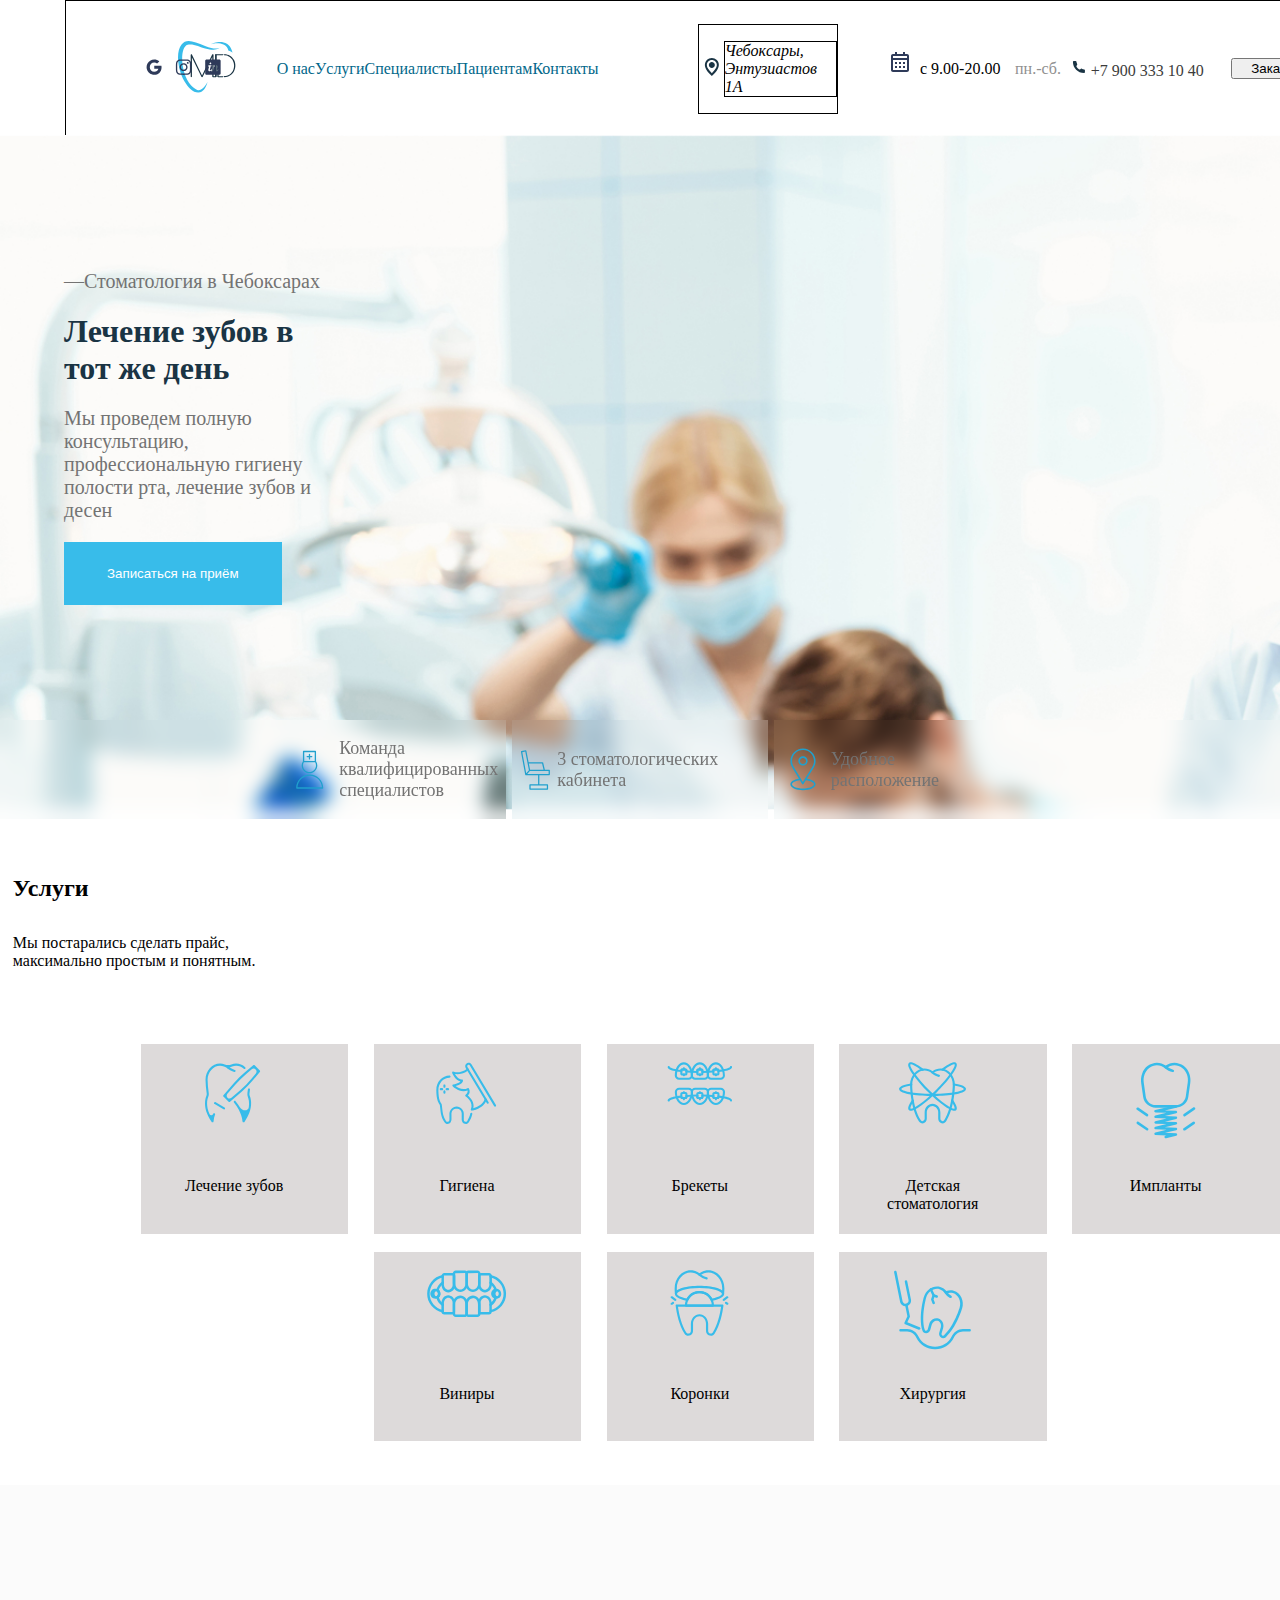
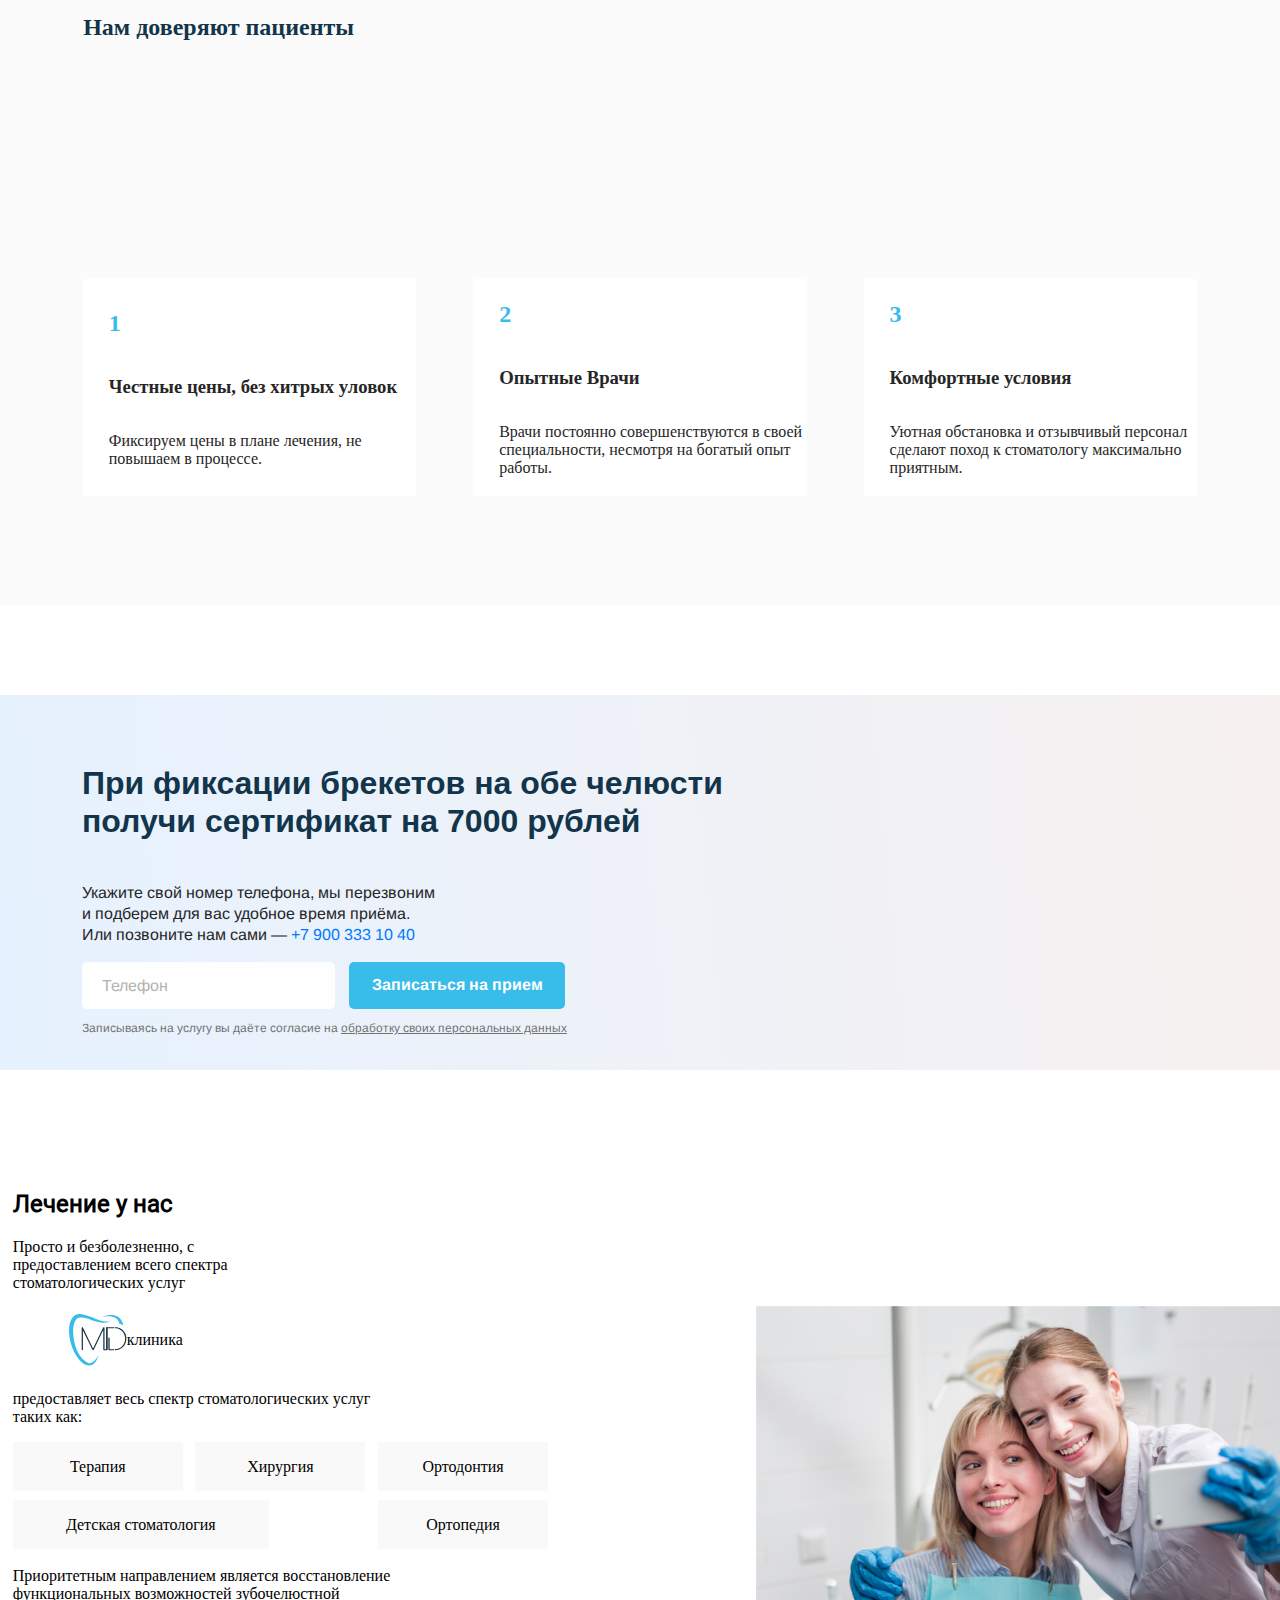
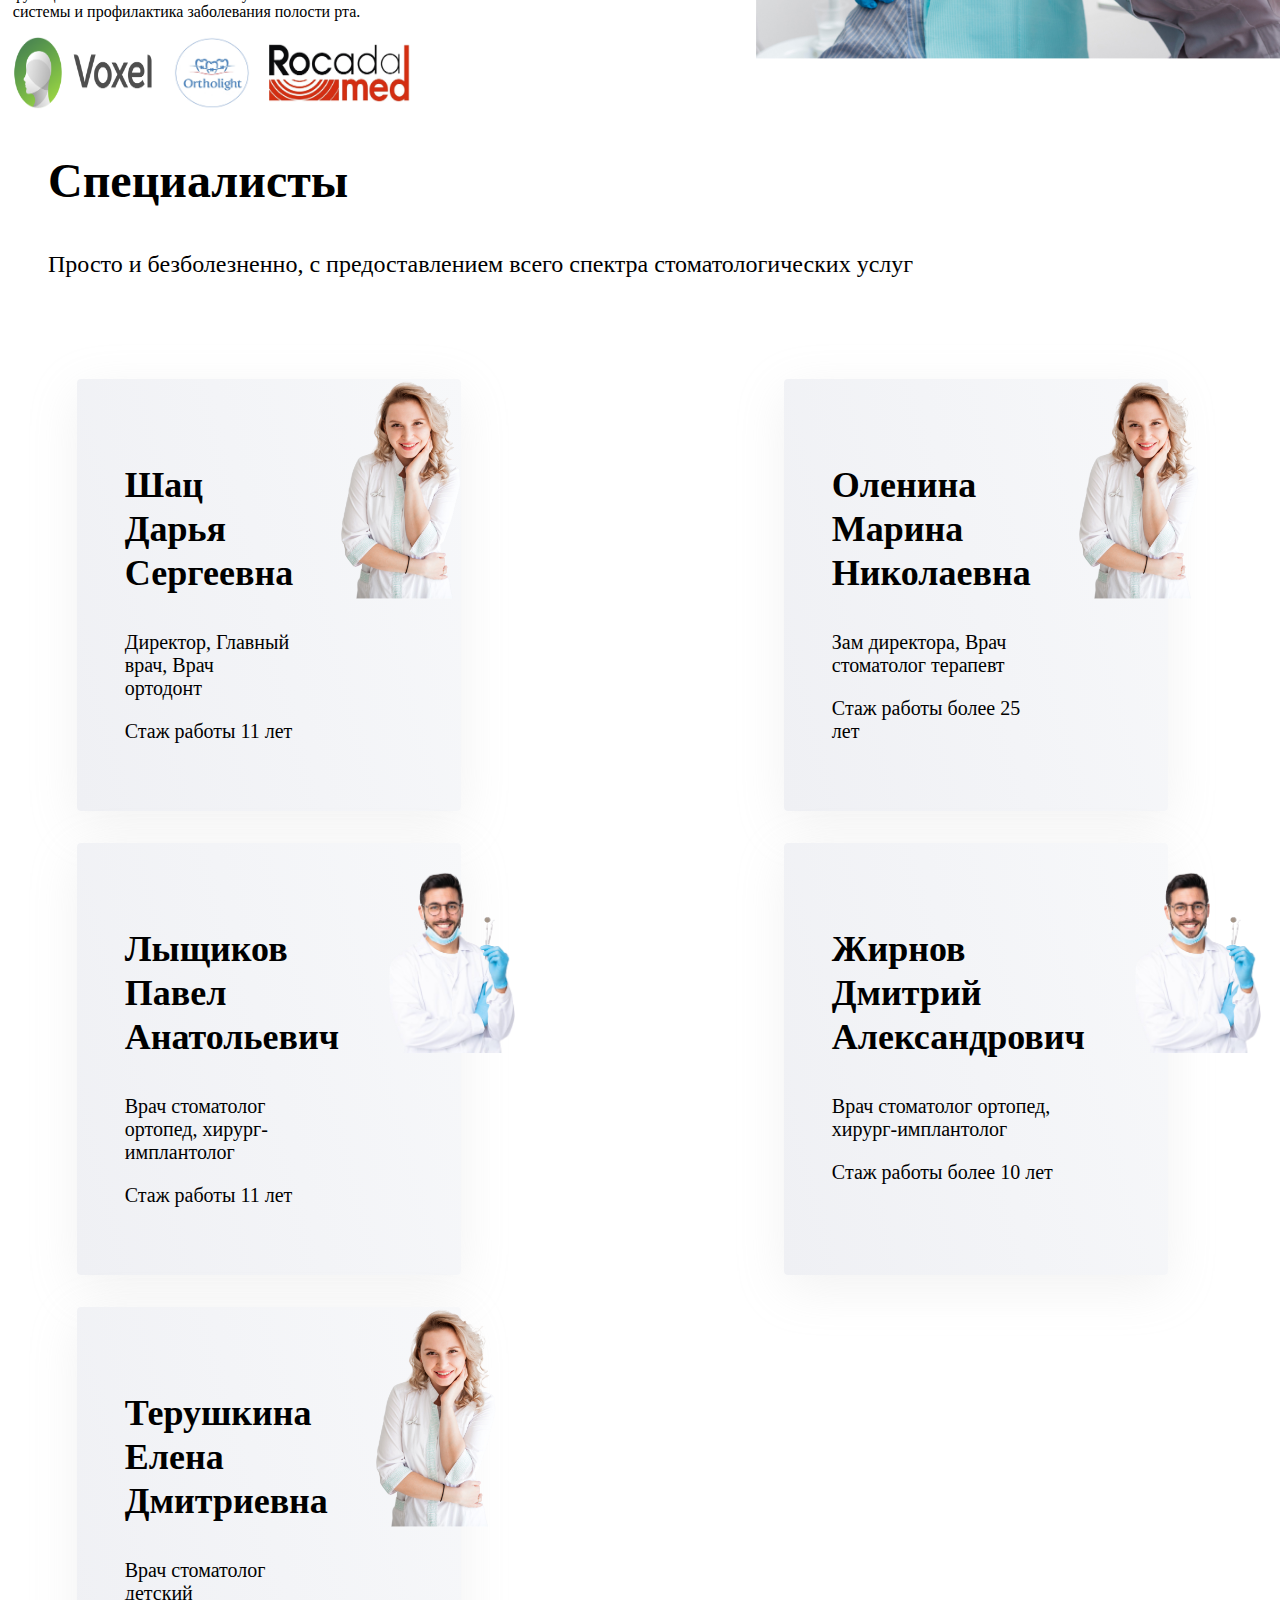
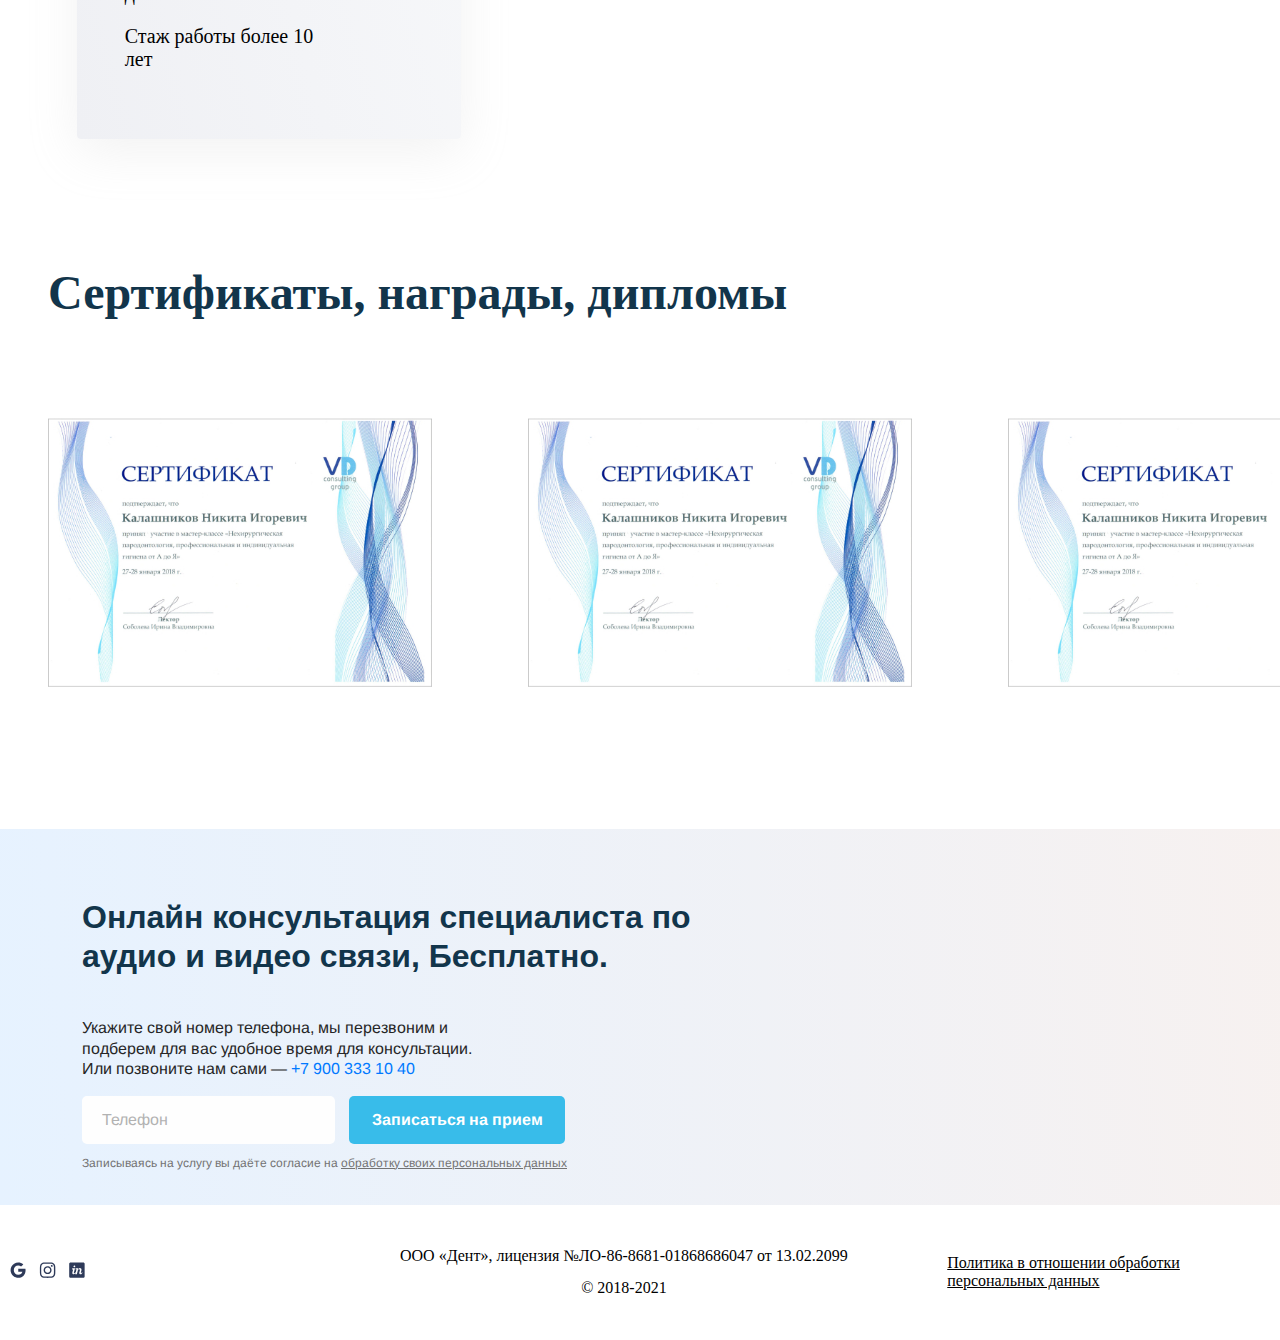
==== commit a7161177: "refactor: корректирую код" ====
--- a/index.html
+++ b/index.html
@@ -32,7 +32,7 @@
             <div class="header__icon-location">
                 <img src="./assets/images/icon_location.svg" alt="" class="header__icon-location-img">
             </div>
-            <p class="header__location-text">Чебокcары,Энтузиаcтов 1А</p>
+            <p class="header__location-text">Чебокcары,<br>Энтузиаcтов 1А</p>
         </address>
         <div class="header__work-schedule">
             <div class="header__icon-calendar">
--- a/style/style.css
+++ b/style/style.css
@@ -30,19 +30,23 @@
   font-weight: 300;
 }
 .header {
-  display: inline-flex;
-  flex-flow: row wrap;
-  justify-content: space-around;
+  display: grid;
+  grid-template-columns: 5% 10% 30% 10% 20% 8% 10%;
+  grid-template-rows: 15vh;
+  justify-content: start;
   align-items: center;
   margin: auto;
+  border: 1px solid black;
+}
+
+.header__location-text {
+  border: 1px solid black;
 }
 
 .header_social {
   display: flex;
   justify-content: space-around;
-  margin-left: 58px;
-  margin-right: 20px;
-  padding: 8px 10px;
+  border: 1px solid black;
 }
 
 .social__socials {
@@ -50,41 +54,21 @@
   padding: 8px 10px;
 }
 
-.header__socials a {
+.header__socials {
   padding: 5px 5px;
 }
 
 .header__nav {
-  flex-grow: 1;
-  margin-left: 58px;
-}
-
-.header__nav ul {
   display: flex;
   flex-flow: row wrap;
-  list-style: none;
-  margin: 0;
-  padding: 0;
-}
-
-.header__nav li {
-  margin-right: 20px;
-}
-
-.header__nav li:last-child {
-  margin-right: 0;
-}
-
-.header__nav a {
-  padding: 8px 10px;
-}
-
-.header__nav a {
+}
+
+.nav__link {
   text-decoration: none;
   color: #AAAAAA;
 }
 
-.header__nav a:hover {
+.nav__link {
   color: #01678A;
 }
 
@@ -95,14 +79,7 @@
 .header__address {
   display: inline-flex;
   align-items: center;
-  margin-left: 50px;
-  margin-right: 22px;
-}
-
-.header__address p {
-  padding: 1rem;
-  margin-bottom: 1rem;
-  width: 150px;
+  border: 1px solid black;
 }
 
 .address__icon-location {
@@ -172,9 +149,9 @@
 }
 
 .block-2__dental-treatment {
-  width: 92vw;
   height: 75vh;
-  background: url("/The_Dentistry/assets/images/nurse-posing.jpg") 100vw 100vh;
+  background: url("/assets/images/nurse-posing.jpg");
+  background-size: cover;
 }
 
 .block-2__info {
@@ -340,12 +317,16 @@
 
 .part-2 {
   display: grid;
-  grid-template-columns: 40% 1fr;
+  grid-template-columns: 45% 1fr;
   -moz-column-gap: 5vw;
        column-gap: 5vw;
 }
 .part-2 .part-2__information-text {
   width: 30vw;
+}
+
+.part-2__logo {
+  margin-right: 45vw;
 }
 
 .services {
@@ -699,20 +680,9 @@
 }
 
 .footer {
-  position: relative;
-  /*относительное позиционирование*/
-  width: 100%;
-  /*на всю ширину*/
-  padding: 20px 10px;
-  /*поля для контента*/
-  display: flex;
-  justify-content: flex-start;
-  /*в центре по горизонтали*/
+  display: flex;
+  justify-content: space-around;
   align-items: center;
-  /*в центре по вертикали*/
-  flex-direction: row;
-  margin-top: 100px;
-  /*отступ сверху*/
 }
 
 .socials {
@@ -720,10 +690,8 @@
   justify-content: flex-start;
   margin-right: 20px;
   padding: 8px 10px;
-}
-
-.socials a {
-  padding: 5px 27px;
+  -moz-column-gap: 1vw;
+       column-gap: 1vw;
 }
 
 .logo {
@@ -758,11 +726,11 @@
   height: 50px;
   margin-right: 168px;
   flex-direction: row wrap;
-  margin: 5px;
   align-items: center;
-}
-
-.policy a {
+  border: 1px solid black;
+}
+
+.footer__policy-link {
   list-style: none;
   color: #000000;
 }
@@ -775,4 +743,7 @@
 body {
   margin: 0;
   padding: 0;
+  display: grid;
+  grid-template-columns: 1fr;
+  grid-template-rows: 15vh 1fr 15vh;
 }/*# sourceMappingURL=style.css.map */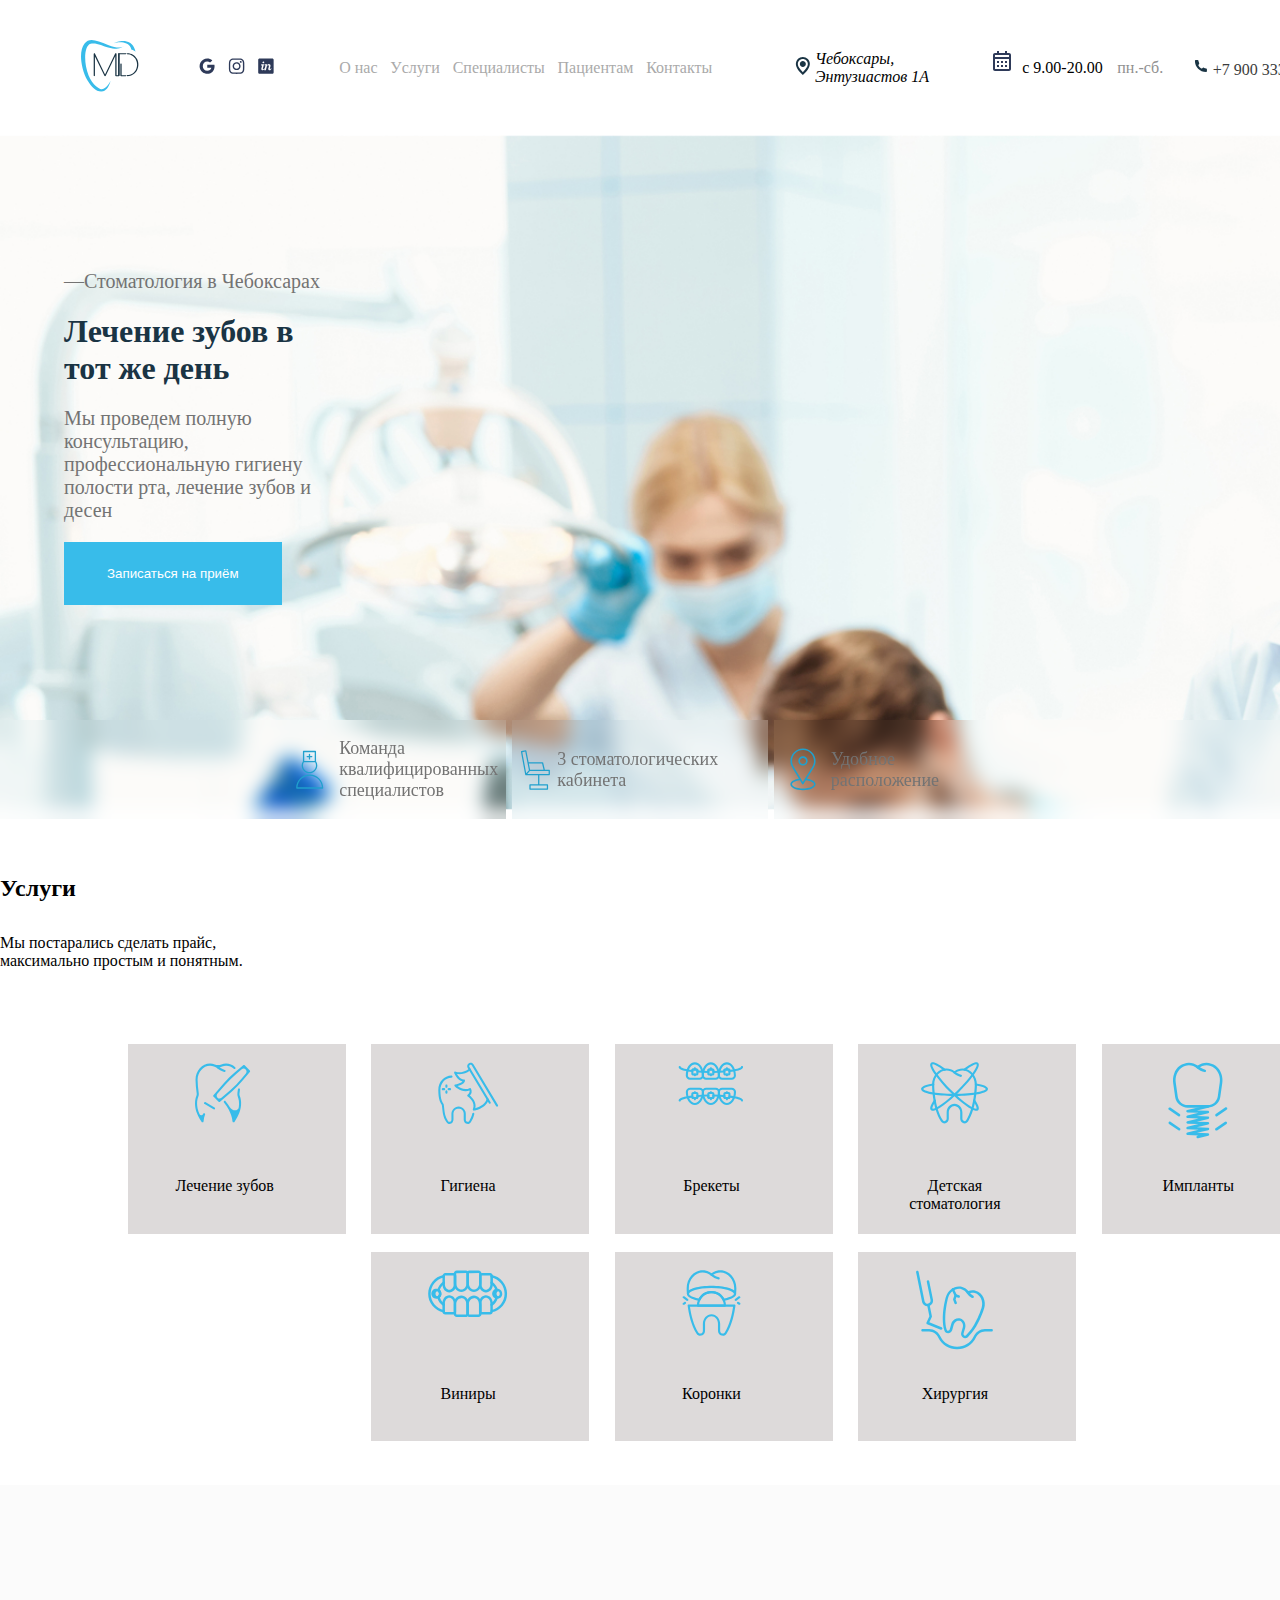
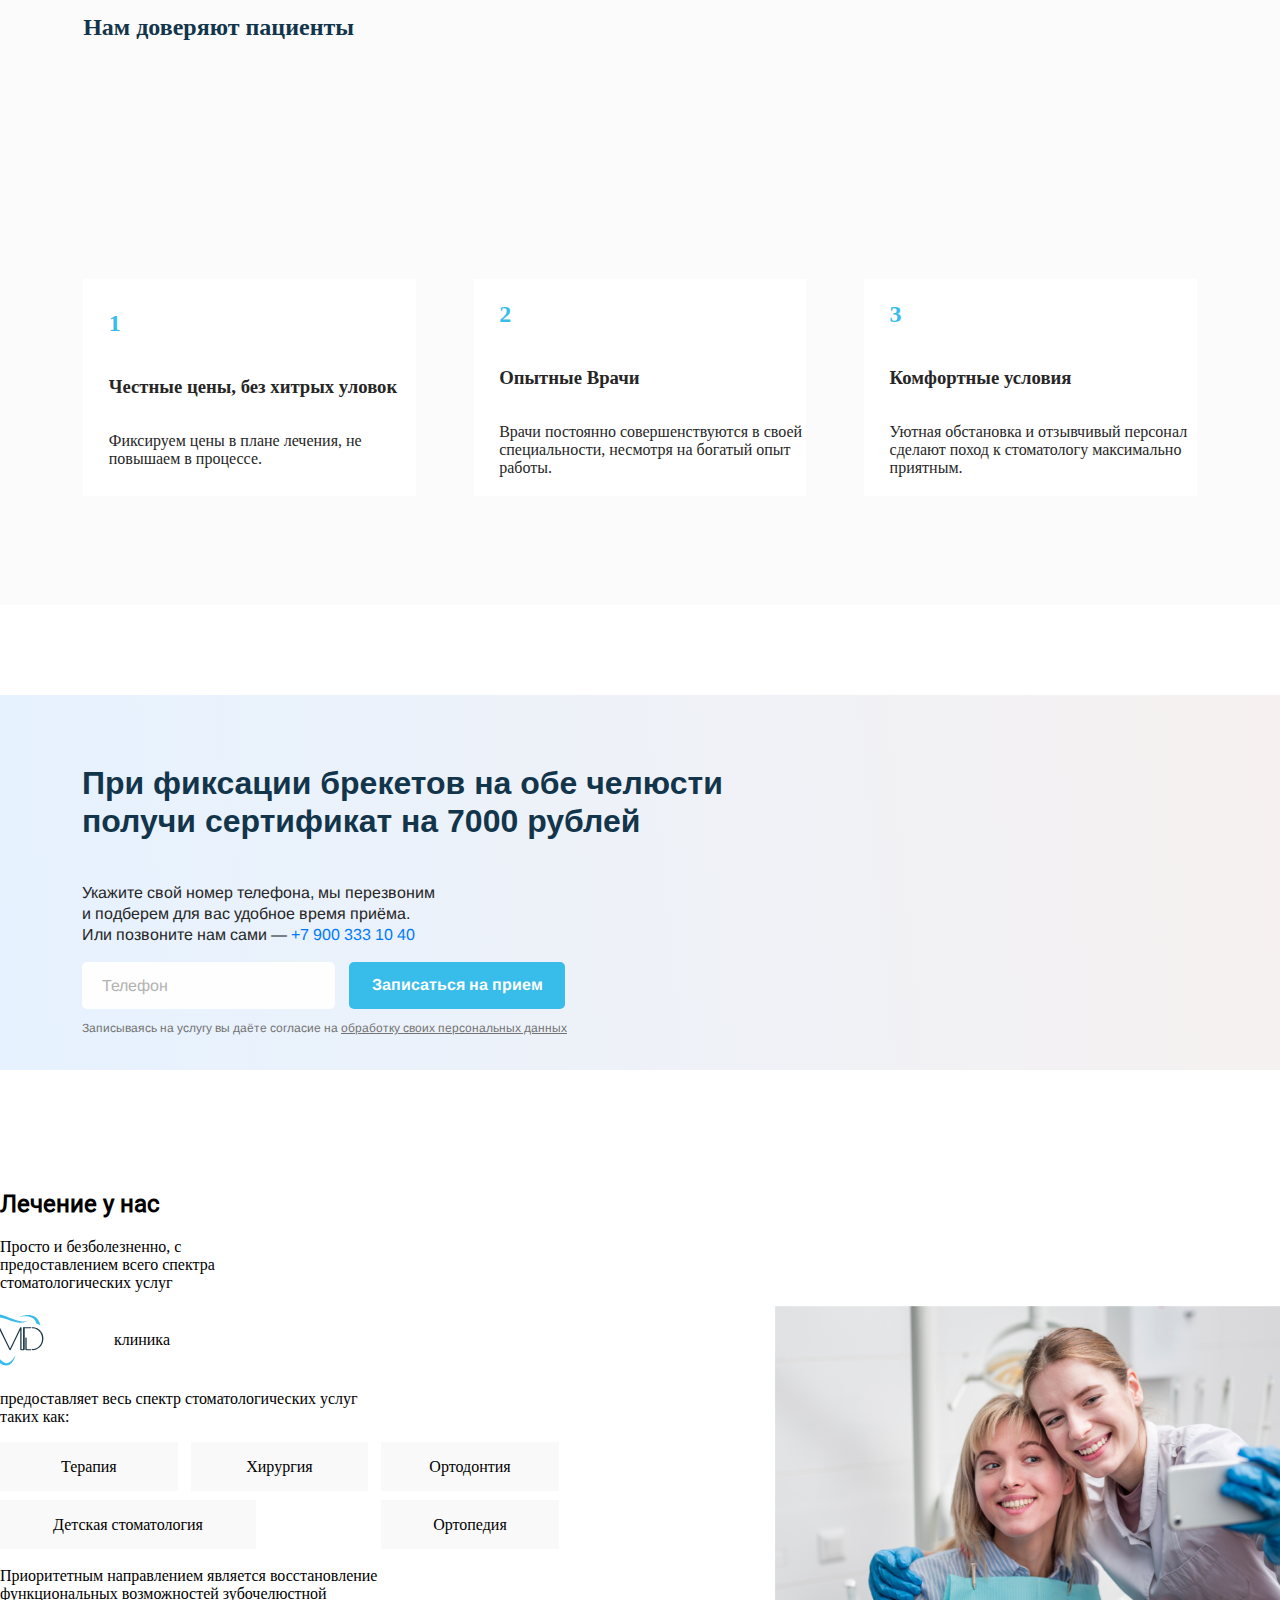
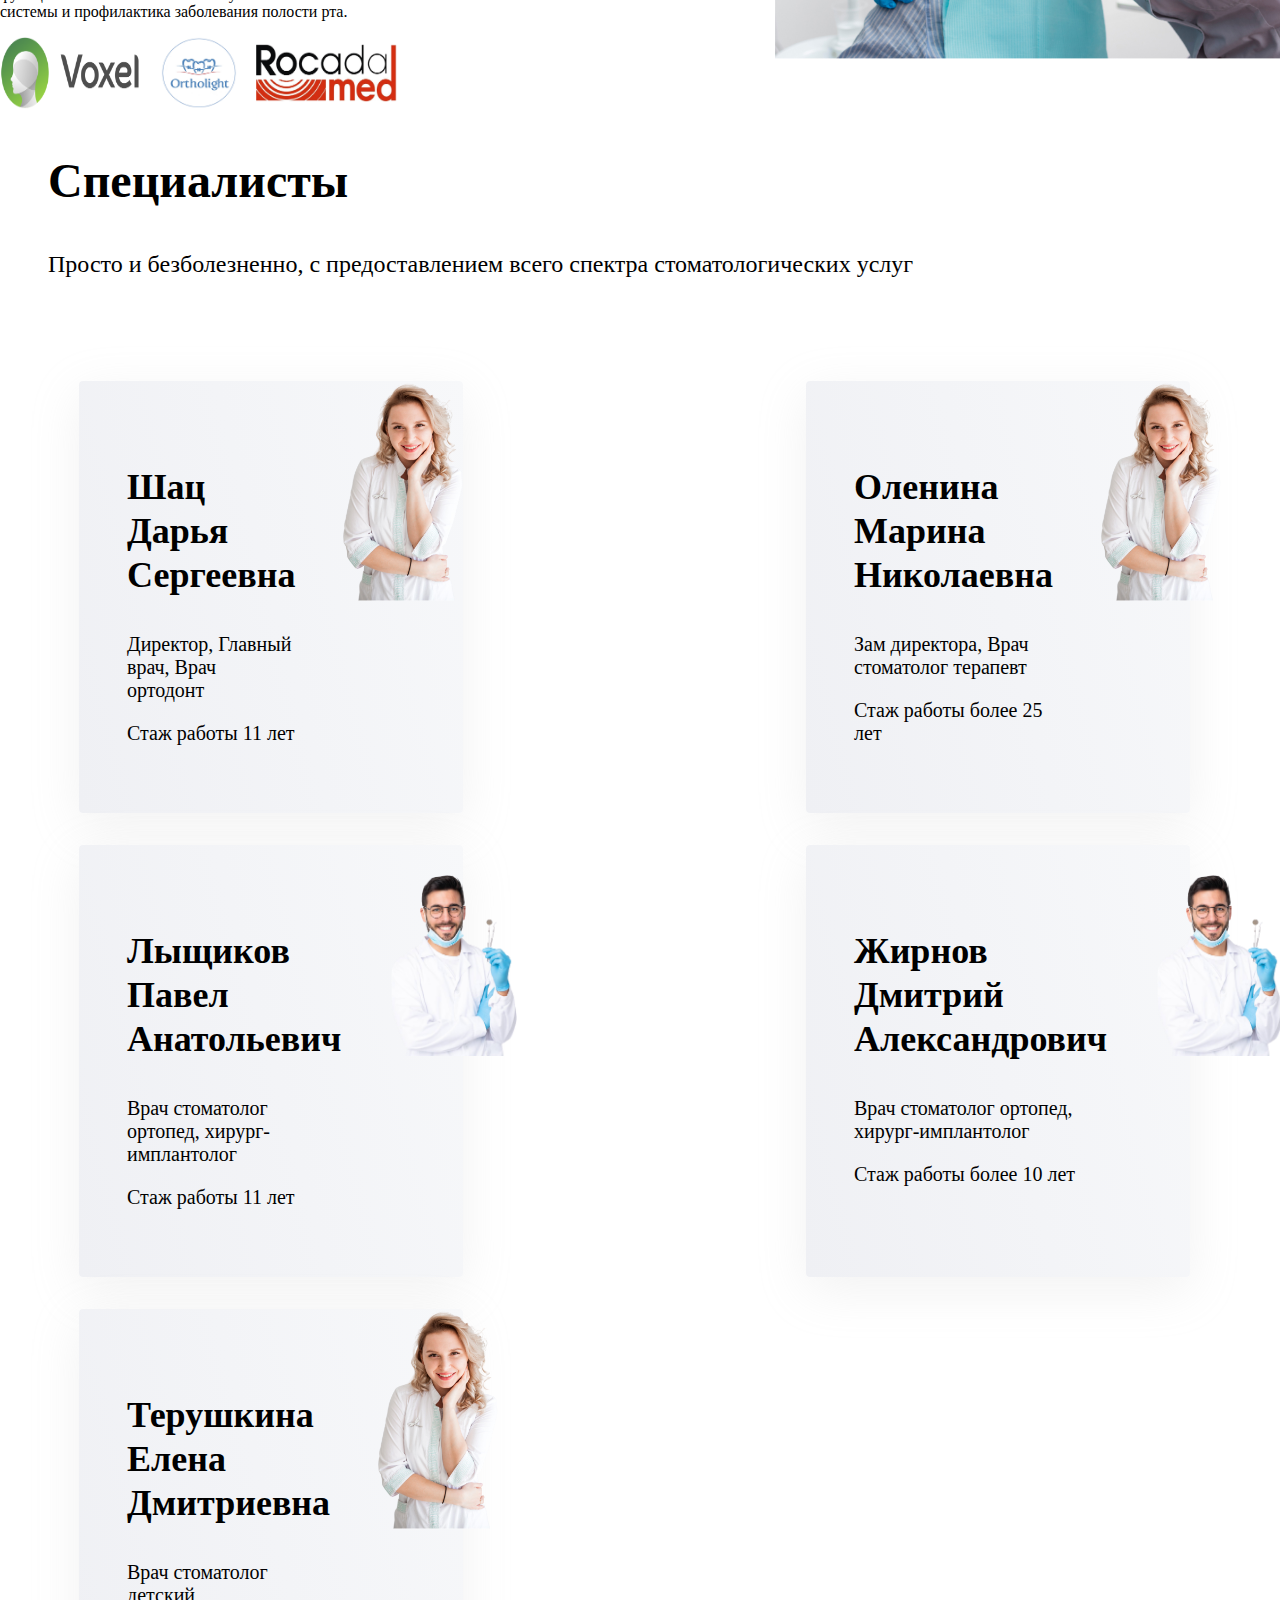
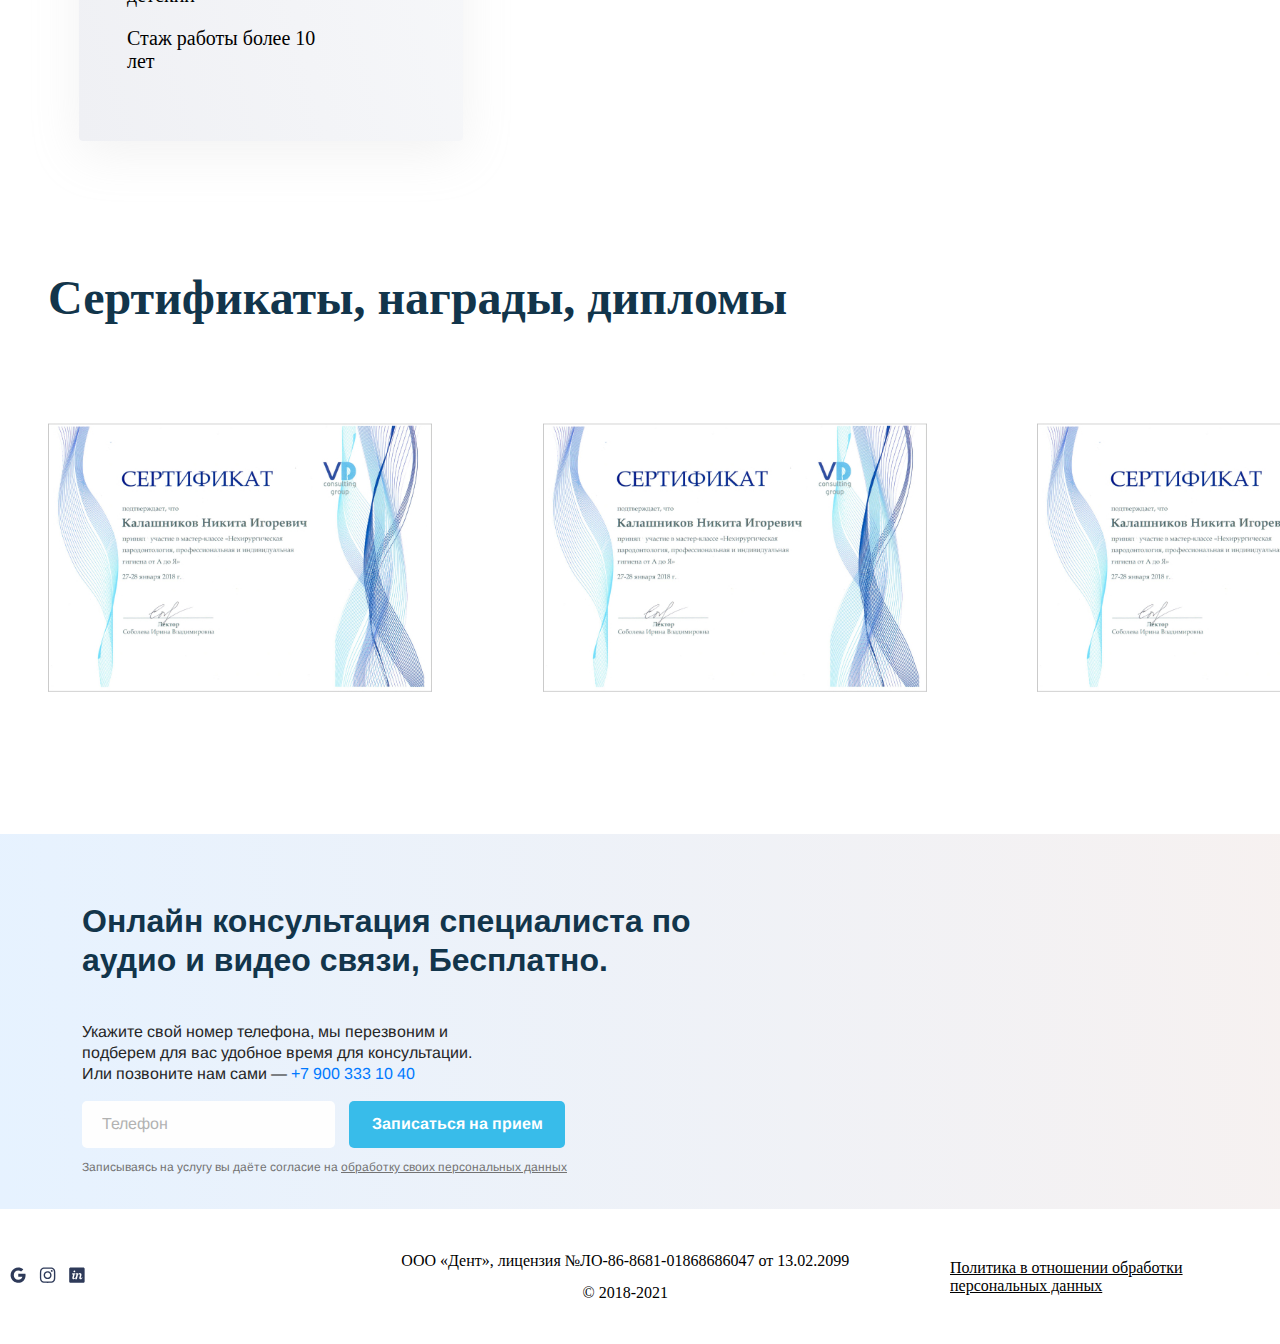
==== commit a347b333: "fix: Заменяет favicon" ====
--- a/index.html
+++ b/index.html
@@ -6,7 +6,7 @@
     <meta http-equiv="X-UA-Compatible" content="IE=edge">
     <meta name="viewport" content="width=device-width, initial-scale=1.0">
     <link rel="stylesheet" href="./style/style.css" type="text/css">
-    <link rel="icon" href="./assets/images/icon.png" type="img/png">
+    <link rel="icon" href="./assets/images/favicon.svg" type="img/svg">
     <title>The Dentistry</title>
 </head>
 
--- a/style/style.css
+++ b/style/style.css
@@ -31,36 +31,23 @@
 }
 .header {
   display: grid;
-  grid-template-columns: 5% 10% 30% 10% 20% 8% 10%;
+  grid-template-columns: 10% 10% 30% 10% 20% 8% 10%;
   grid-template-rows: 15vh;
   justify-content: start;
   align-items: center;
   margin: auto;
-  border: 1px solid black;
-}
-
-.header__location-text {
-  border: 1px solid black;
 }
 
 .header_social {
   display: flex;
   justify-content: space-around;
-  border: 1px solid black;
-}
-
-.social__socials {
-  margin-right: 2px;
-  padding: 8px 10px;
-}
-
-.header__socials {
-  padding: 5px 5px;
 }
 
 .header__nav {
   display: flex;
   flex-flow: row wrap;
+  -moz-column-gap: 1vw;
+       column-gap: 1vw;
 }
 
 .nav__link {
@@ -68,18 +55,17 @@
   color: #AAAAAA;
 }
 
-.nav__link {
+.nav__link:hover {
   color: #01678A;
 }
 
-.logo {
-  margin-right: 30px;
+.logo__img {
+  margin-right: 70px;
 }
 
 .header__address {
   display: inline-flex;
   align-items: center;
-  border: 1px solid black;
 }
 
 .address__icon-location {
@@ -143,6 +129,14 @@
   height: 12px;
 }
 
+.header__button {
+  width: 10vw;
+  height: 5vh;
+  border: none;
+  color: #fff;
+  background: #38bcea;
+}
+
 .main__block-2 {
   width: 100vw;
   height: 80vh;
@@ -280,10 +274,7 @@
   grid-template-rows: 10% 20% 1fr;
 }
 
-.main__block-3 {
-  margin: 0 1vw 0 1vw;
-}
-.main__block-3 .block-3__text-info {
+.block-3__text-info {
   width: 20vw;
 }
 
@@ -341,10 +332,7 @@
   max-width: 31vw;
 }
 
-.main__block-6 {
-  margin: 0 1vw 0 1vw;
-}
-.main__block-6 .block-6__text-info {
+.block-6__text-info {
   width: 22vw;
 }
 
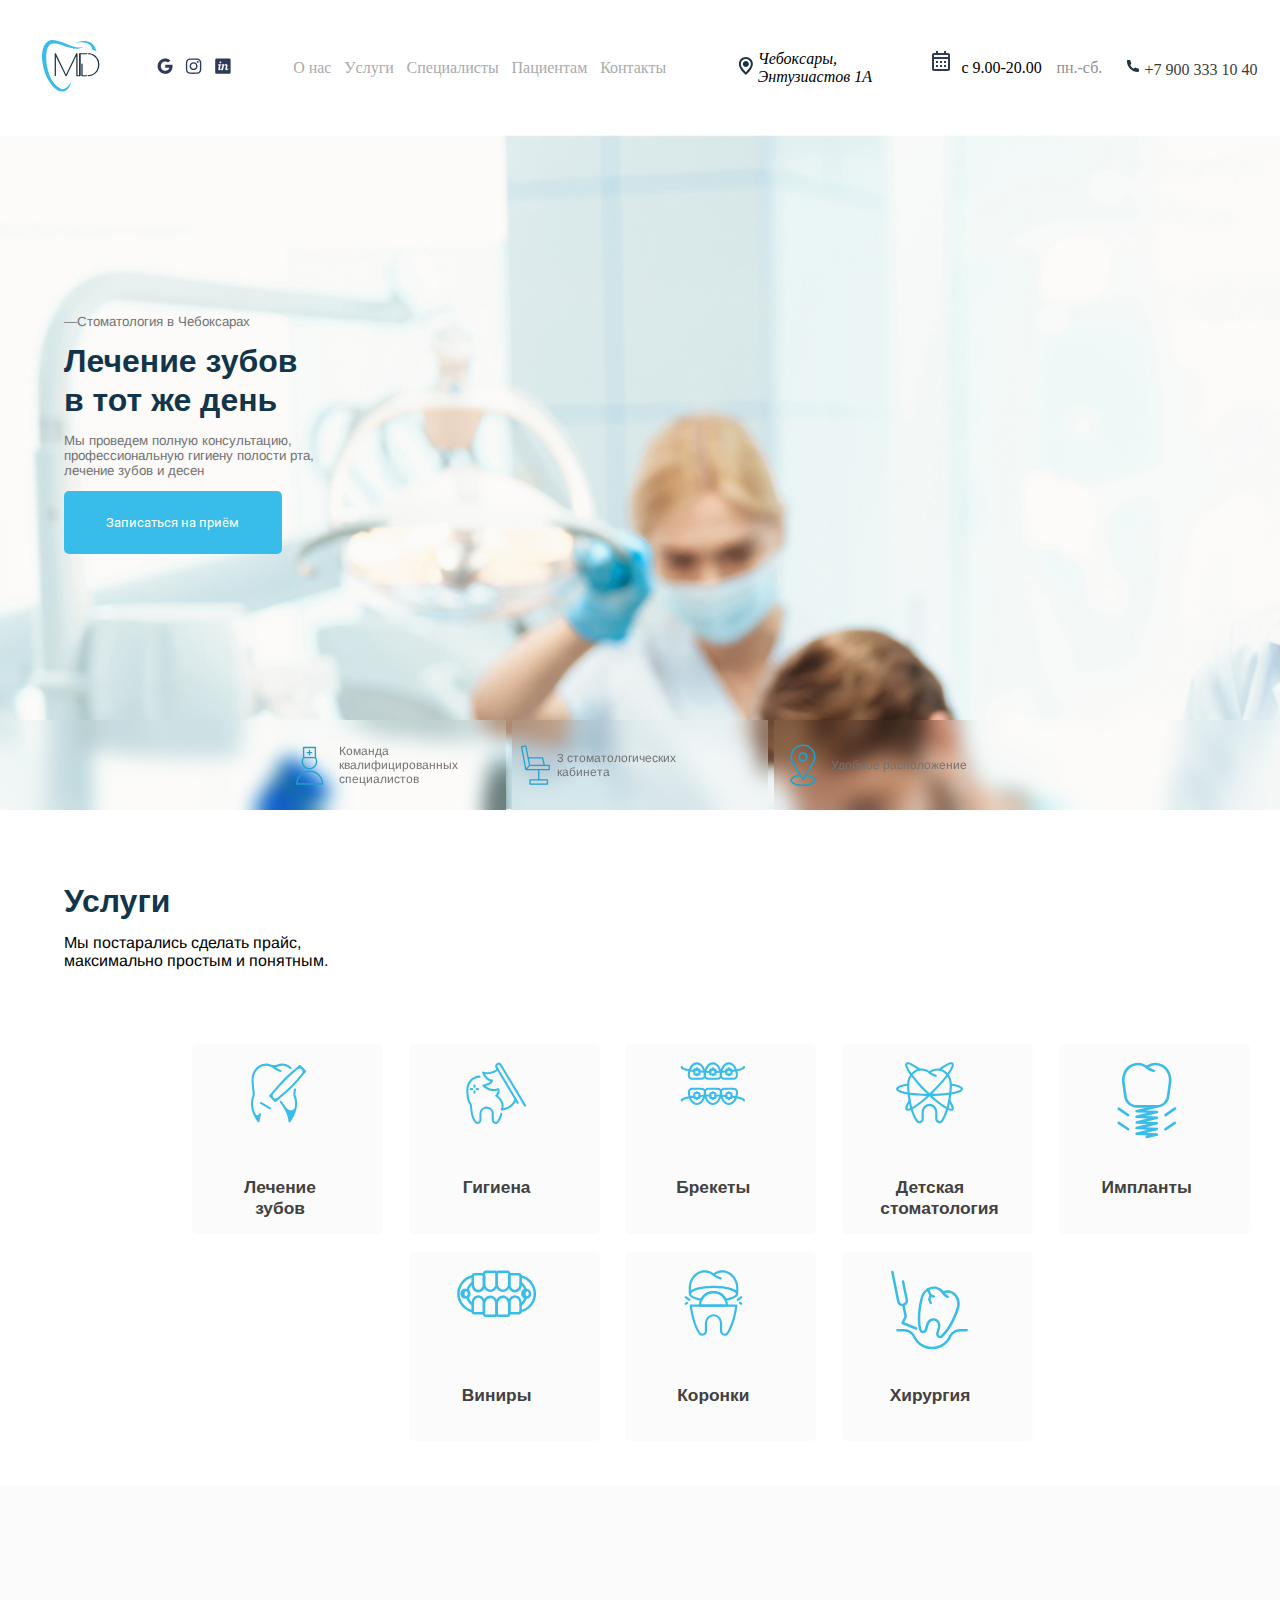
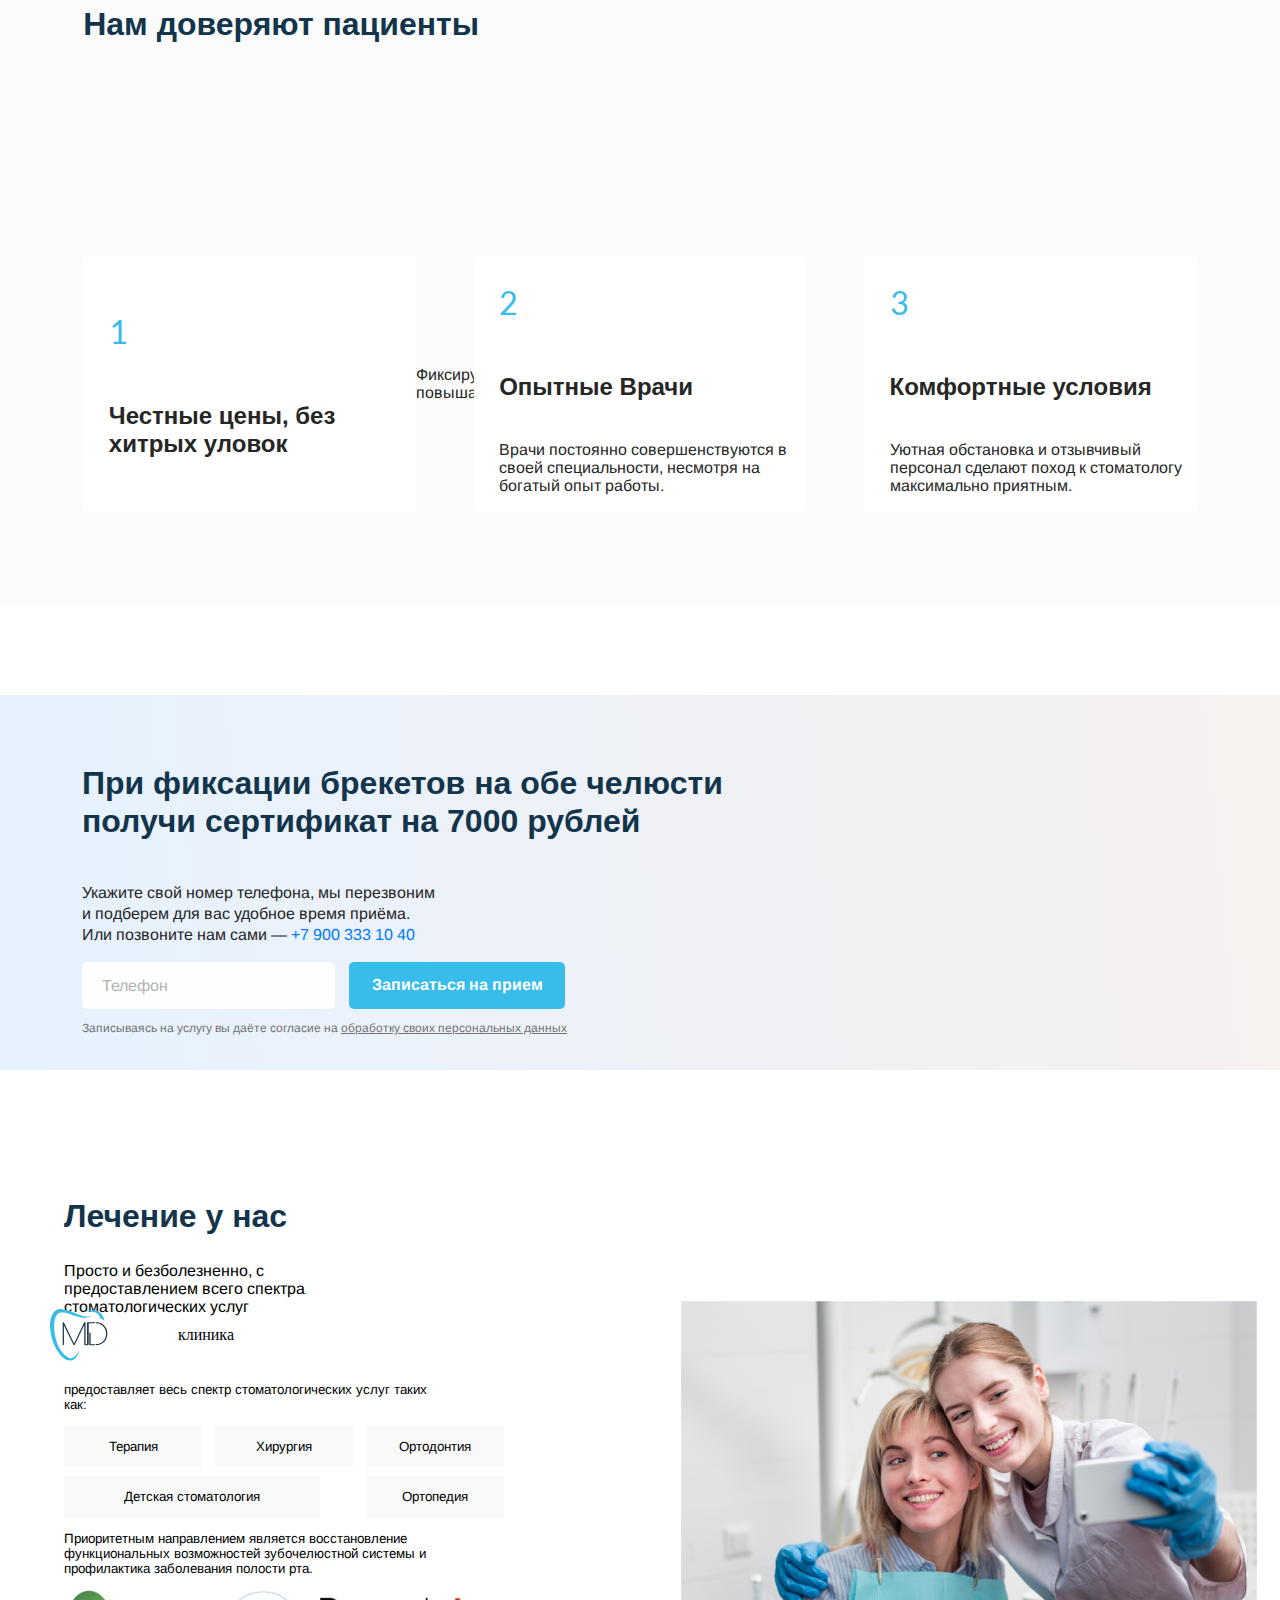
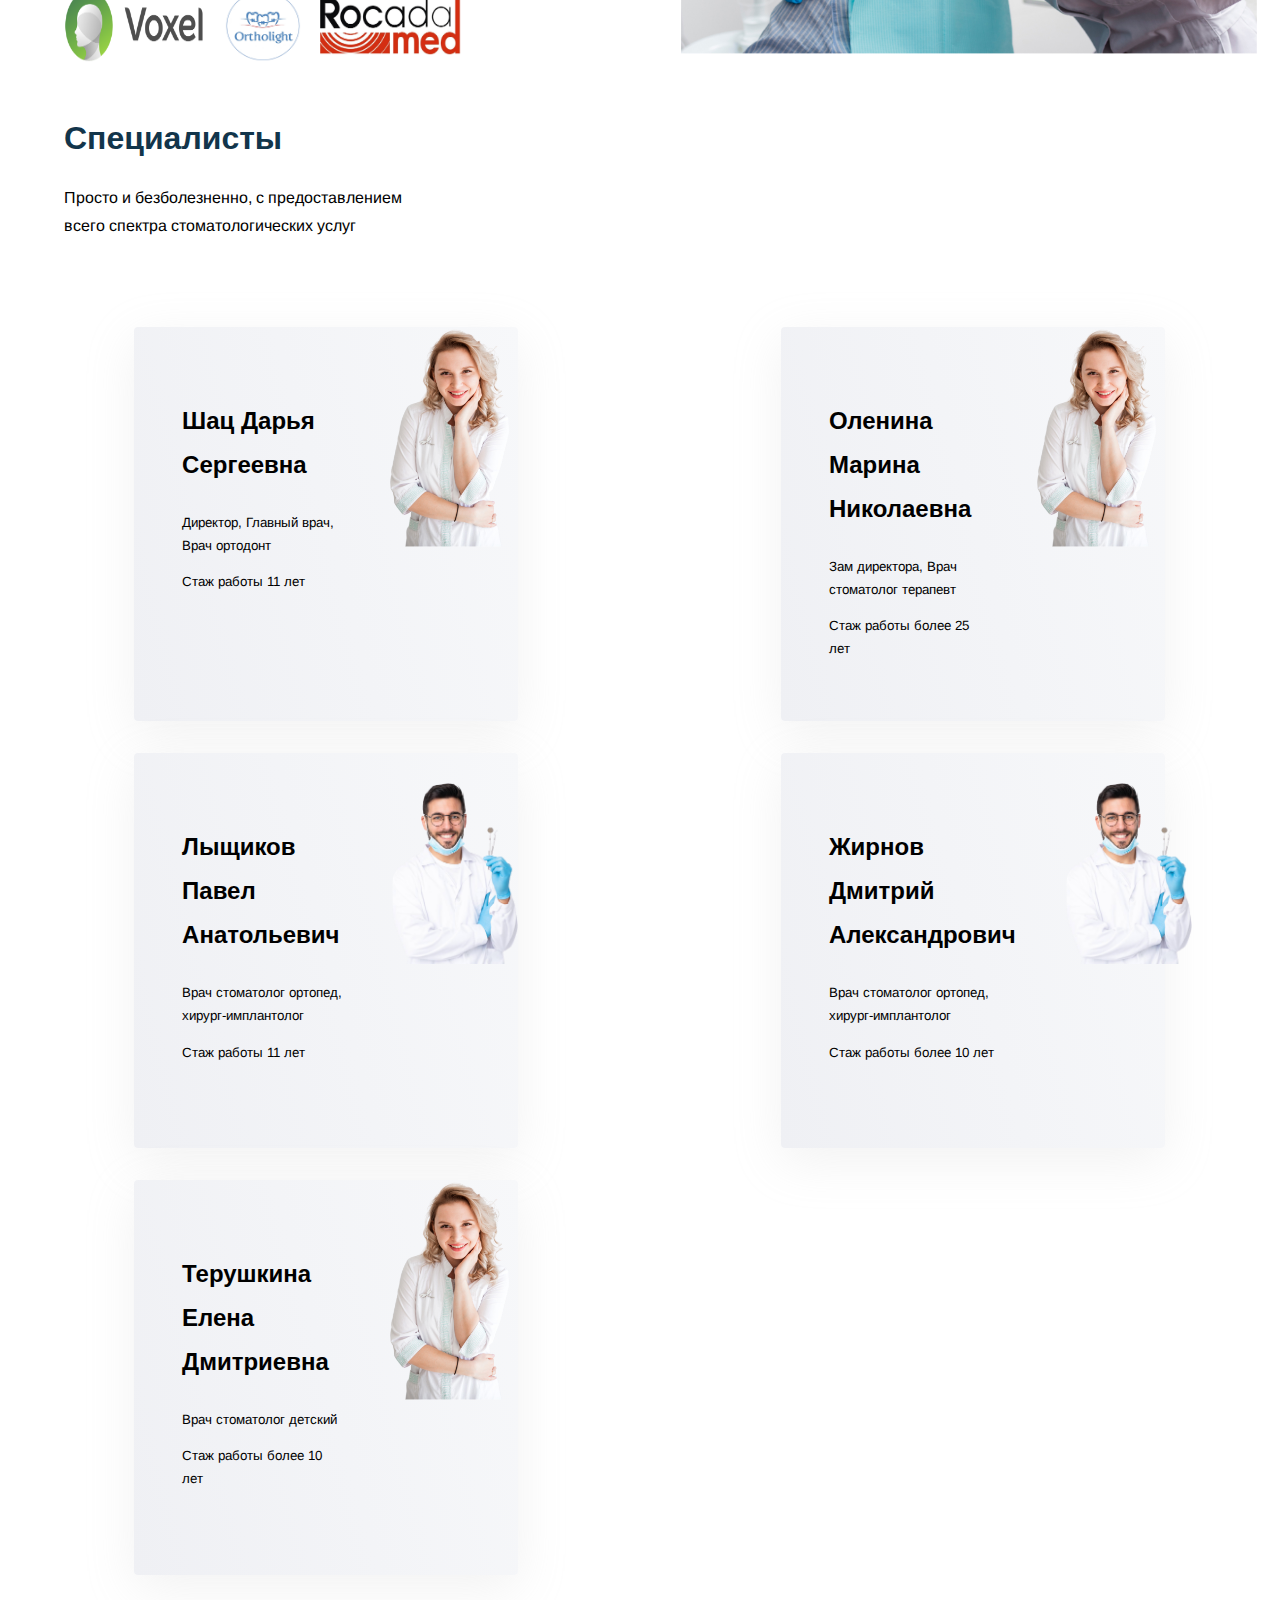
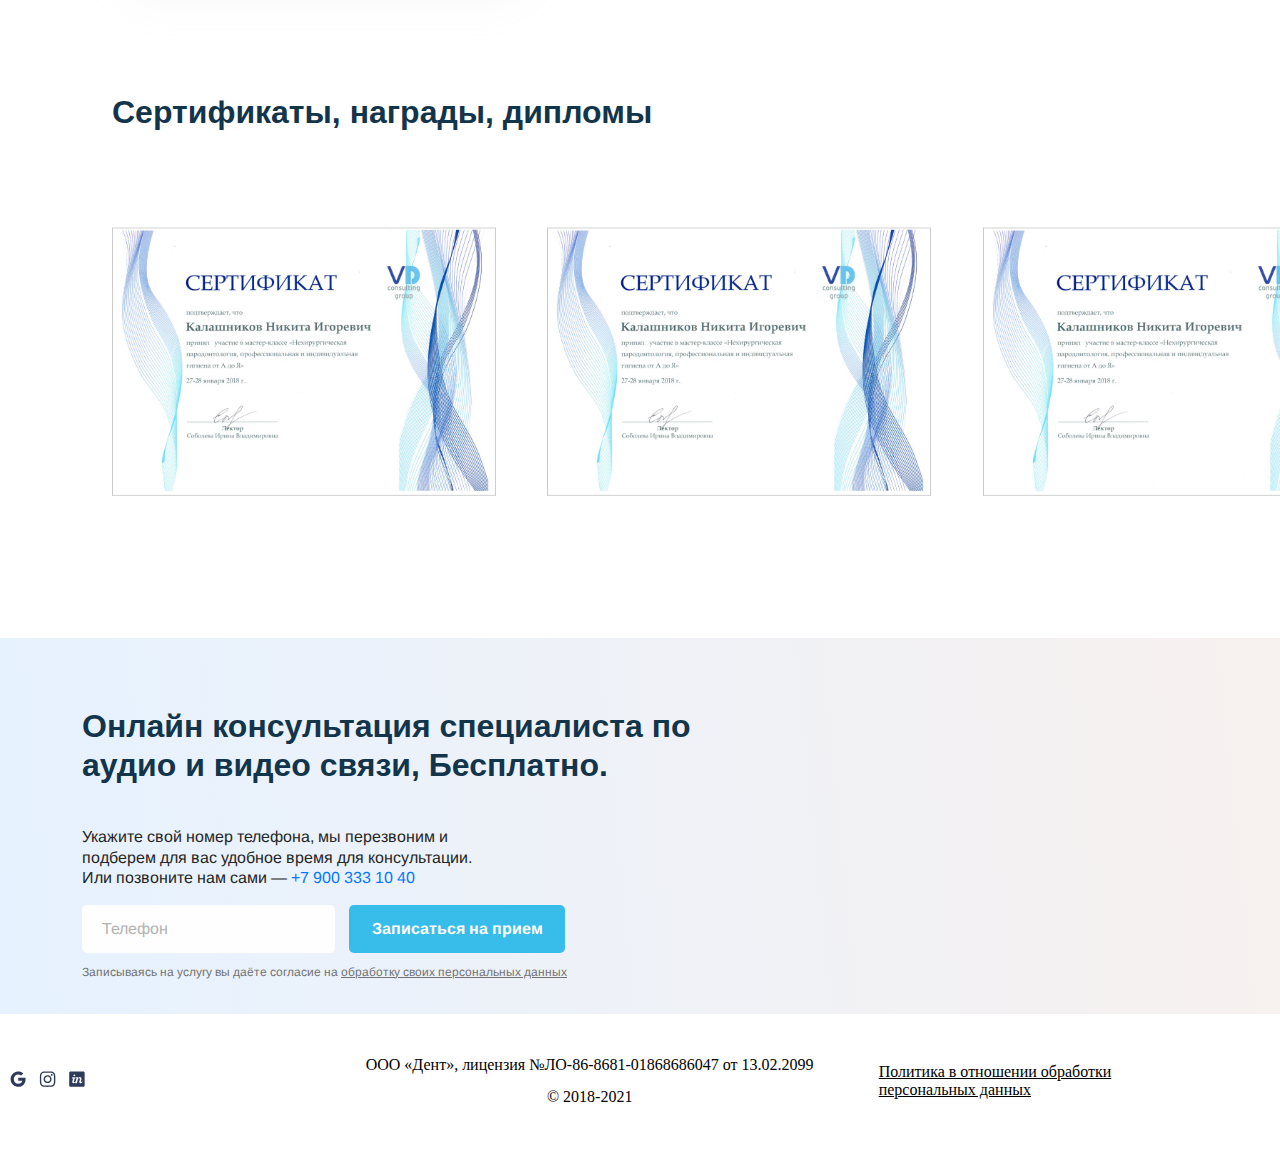
==== commit 7a6965d1: "feat: Стилизация карточек и смена картинки при наведении в блоке 3" ====
--- a/index.html
+++ b/index.html
@@ -7,7 +7,7 @@
     <meta name="viewport" content="width=device-width, initial-scale=1.0">
     <link rel="stylesheet" href="./style/style.css" type="text/css">
     <link rel="icon" href="./assets/images/favicon.svg" type="img/svg">
-    <title>The Dentistry</title>
+    <title>MD клиника &#8211; Стоматология в Чебоксарах</title>
 </head>
 
 <body>
@@ -91,48 +91,56 @@
                 <div class="block-3__cards cards">
                     <div class="cards__wr-img">
                         <img src="./assets/images/tooth.svg" alt="" class="cards__img">
+                        <img src="./assets/images/tooth_white.svg" alt="" class="cards__img_active">
                     </div>
                     <div class="cards__wr-title">Лечение зубов</div>
                 </div>
                 <div class="block-3__cards cards">
                     <div class="cards__wr-img">
                         <img src="./assets/images/hygiene.svg" alt="" class="cards__img">
+                        <img src="./assets/images/hygiene_white.svg" alt="" class="cards__img_active">
                     </div>
                     <div class="cards__wr-title">Гигиена</div>
                 </div>
                 <div class="block-3__cards cards">
                     <div class="cards__wr-img">
                         <img src="./assets/images/braces.svg" alt="" class="cards__img">
+                        <img src="./assets/images/braces_white.svg" alt="" class="cards__img_active">
                     </div>
                     <div class="cards__wr-title">Брекеты</div>
                 </div>
                 <div class="block-3__cards cards">
                     <div class="cards__wr-img">
                         <img src="./assets/images/pediatrics.svg" alt="" class="cards__img">
+                        <img src="./assets/images/pediatrics_white.svg" alt="" class="cards__img_active">
                     </div>
                     <div class="cards__wr-title">Детская стоматология</div>
                 </div>
                 <div class="block-3__cards cards">
                     <div class="cards__wr-img">
                         <img src="./assets/images/implant.svg" alt="" class="cards__img">
+                        <img src="./assets/images/implant_white.svg" alt="" class="cards__img_active">
                     </div>
                     <div class="cards__wr-title">Импланты</div>
                 </div>
                 <div class="block-3__cards cards">
                     <div class="cards__wr-img">
                         <img src="./assets/images/veneers.svg" alt="" class="cards__img">
+                        <img src="./assets/images/veneers_white.svg" alt="" class="cards__img_active">
                     </div>
                     <div class="cards__wr-title">Виниры</div>
                 </div>
                 <div class="block-3__cards cards">
                     <div class="cards__wr-img">
                         <img src="./assets/images/crowns.svg" alt="" class="cards__img">
+                        <img src="./assets/images/crowns_white.svg" alt="" class="cards__img_active">
                     </div>
                     <div class="cards__wr-title">Коронки</div>
                 </div>
                 <div class="block-3__cards cards">
                     <div class="cards__wr-img">
                         <img src="./assets/images/surgery.svg" alt="" class="cards__img">
+                        <img src="./assets/images/surgery_white.svg" alt="" class="cards__img_active">
                     </div>
                     <div class="cards__wr-title">Хирургия</div>
                 </div>
--- a/style/style.css
+++ b/style/style.css
@@ -175,6 +175,11 @@
   border: none;
   color: #fff;
   background: #38bcea;
+  cursor: pointer;
+  border-radius: 5px;
+  font-family: Roboto, sans-serif;
+  font-weight: normal;
+  font-size: 1.0417vw;
 }
 
 .block-2__more-details {
@@ -210,7 +215,7 @@
 .block-2__details .details__text {
   width: 13vw;
   color: #737373;
-  font-size: 18px;
+  font-size: 0.9375vw;
 }
 
 .block-2__details .details__text:first-child {
@@ -241,12 +246,13 @@
 
 .block-4__items {
   width: 26vw;
-  height: 17vw;
+  height: 20vw;
   padding-left: 2vw;
   display: flex;
   flex-flow: column wrap;
   justify-content: center;
   background-color: #fff;
+  border-radius: 4px;
 }
 
 .block-4__items .items__figure {
@@ -259,12 +265,13 @@
 }
 
 .cards {
-  background-color: rgb(221, 218, 218);
+  background-color: #fbfbfb;
   display: grid;
   grid-template-columns: 65%;
   grid-template-rows: 62% 1fr;
   row-gap: 1vh;
   text-align: center;
+  border-radius: 5px;
 }
 
 .block-3 {
@@ -272,10 +279,11 @@
   display: grid;
   grid-template-columns: 1fr;
   grid-template-rows: 10% 20% 1fr;
+  padding-left: 5vw;
 }
 
 .block-3__text-info {
-  width: 20vw;
+  width: 25vw;
 }
 
 .block-3__wr-cards {
@@ -296,19 +304,35 @@
   grid-column: 2/3;
 }
 
+.block-3__cards .cards__img_active {
+  display: none;
+}
+
 .block-3__cards:hover {
-  background-color: rgb(110, 194, 243);
+  background-color: #38bcea;
+  cursor: pointer;
+}
+.block-3__cards:hover .cards__wr-title {
+  color: #ffffff;
+}
+.block-3__cards:hover .cards__img {
+  display: none;
+}
+.block-3__cards:hover .cards__img_active {
+  display: inline;
 }
 
 .block-6 {
   display: grid;
   grid-template-columns: 1fr;
   grid-template-rows: 25% 1fr;
+  width: 100vw;
+  padding-left: 5vw;
 }
 
 .part-2 {
   display: grid;
-  grid-template-columns: 45% 1fr;
+  grid-template-columns: 35% 1fr;
   -moz-column-gap: 5vw;
        column-gap: 5vw;
 }
@@ -586,8 +610,11 @@
   text-decoration: underline;
 }
 
+.main_block7 {
+  padding-left: 5vw;
+}
+
 .block-7__title {
-  padding-left: 3rem;
   font-style: normal;
   font-weight: 700;
   font-size: 48px;
@@ -595,11 +622,11 @@
 }
 
 .block-7__text-info {
-  padding-left: 3rem;
   font-style: normal;
   font-weight: 400;
   font-size: 24px;
   line-height: 28px;
+  width: 28vw;
 }
 
 .block-7__wr-cards-info {
@@ -642,7 +669,7 @@
 
 .main__block-8 {
   margin: 0;
-  padding: 0;
+  padding-left: 5vw;
   background: #ffffff;
 }
 
@@ -734,4 +761,52 @@
   display: grid;
   grid-template-columns: 1fr;
   grid-template-rows: 15vh 1fr 15vh;
+}
+
+.title {
+  font-size: 2.5vw;
+  line-height: 3.02083vw;
+  font-family: Lato, sans-serif;
+  font-weight: bold;
+  color: #12354b;
+}
+
+[class*=__text-info],
+.block-2__text,
+.part-2__information-text,
+.services__item,
+.part-2__information-text,
+.details__text,
+.items__text,
+.cards-info__description {
+  font-family: Arimo, sans-serif;
+  font-weight: normal;
+  font-size: 1.0417vw;
+}
+
+.block-3__text-info,
+.block-6__text-info,
+.block-7__text-info,
+.items__text {
+  font-size: 1.25vw;
+}
+
+.items__title,
+.cards-info__name {
+  font-family: Lato, sans-serif;
+  font-weight: bold;
+  font-size: 1.875vw;
+}
+
+.cards__wr-title {
+  font-family: Lato, sans-serif;
+  font-weight: bold;
+  font-size: 1.35417vw;
+  color: #414141;
+}
+
+.items__figure {
+  font-family: Lato, sans-serif;
+  font-weight: normal;
+  font-size: 2.5vw;
 }/*# sourceMappingURL=style.css.map */